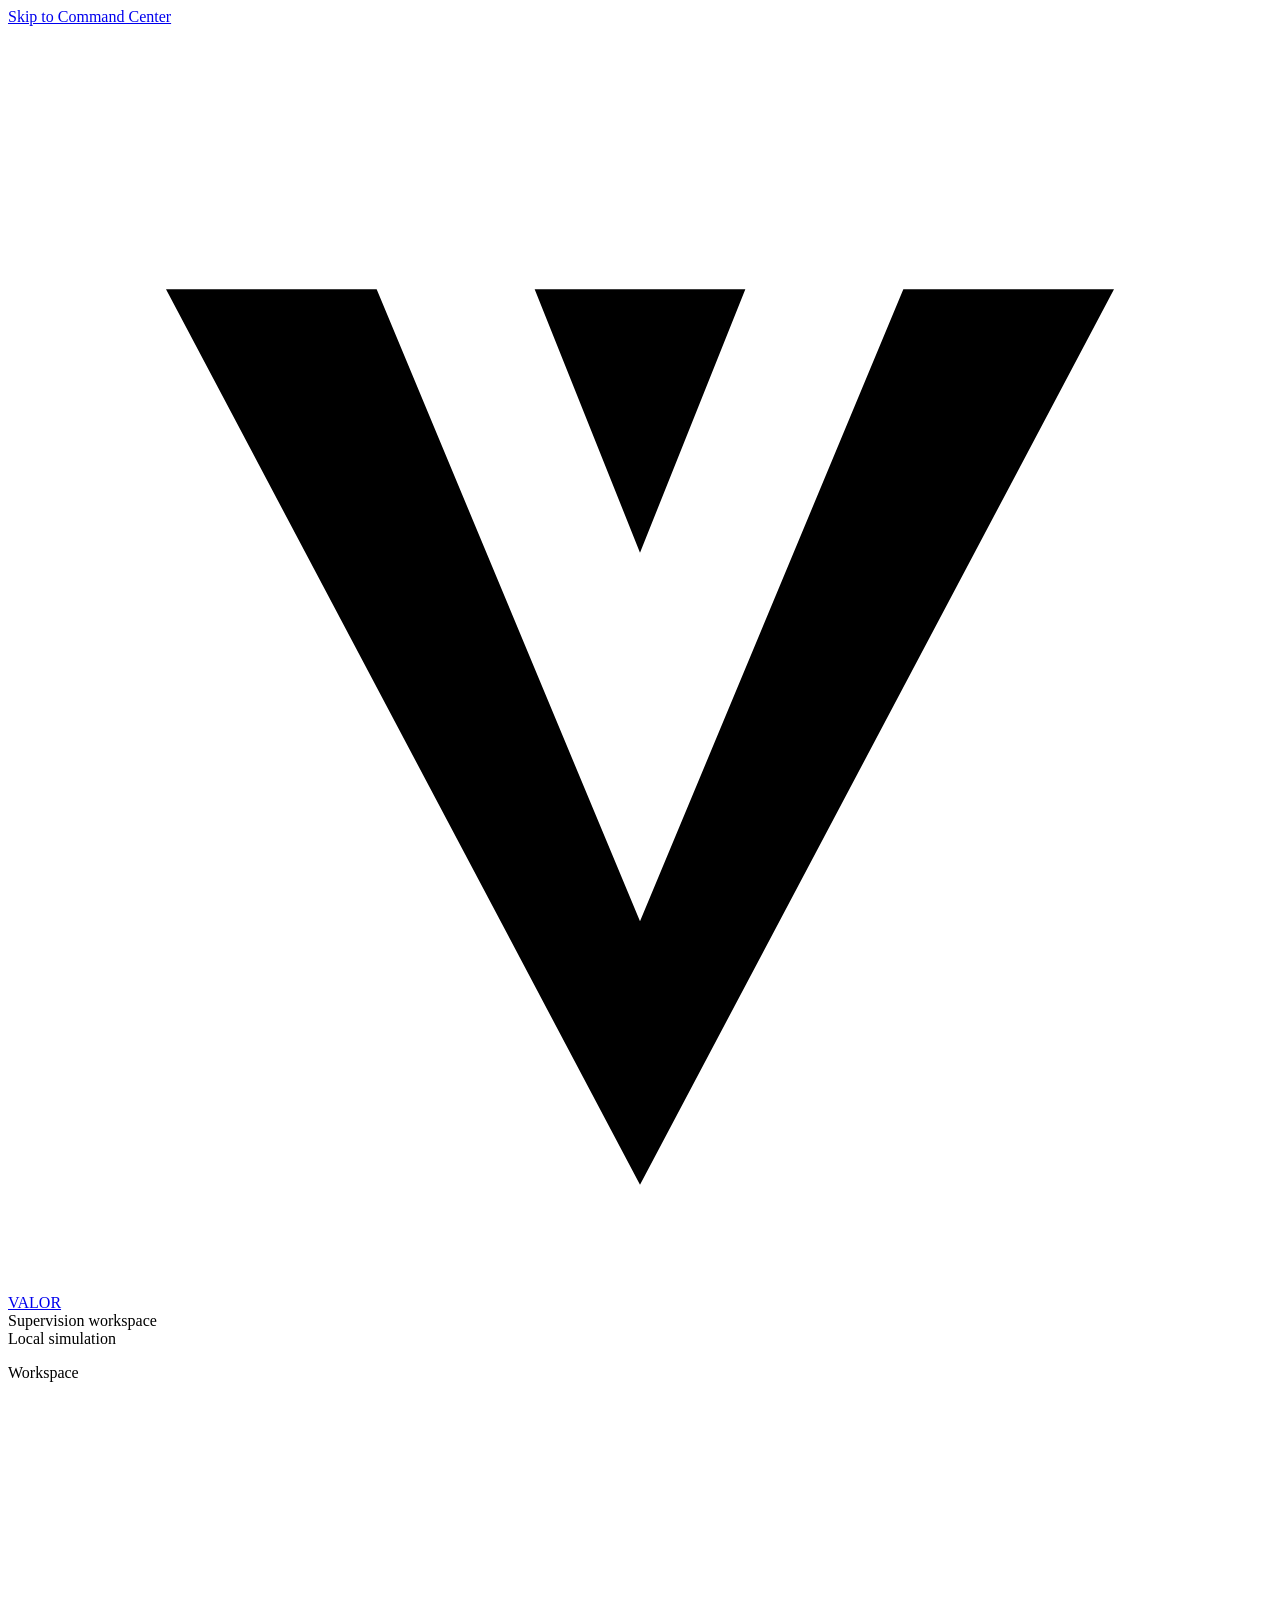
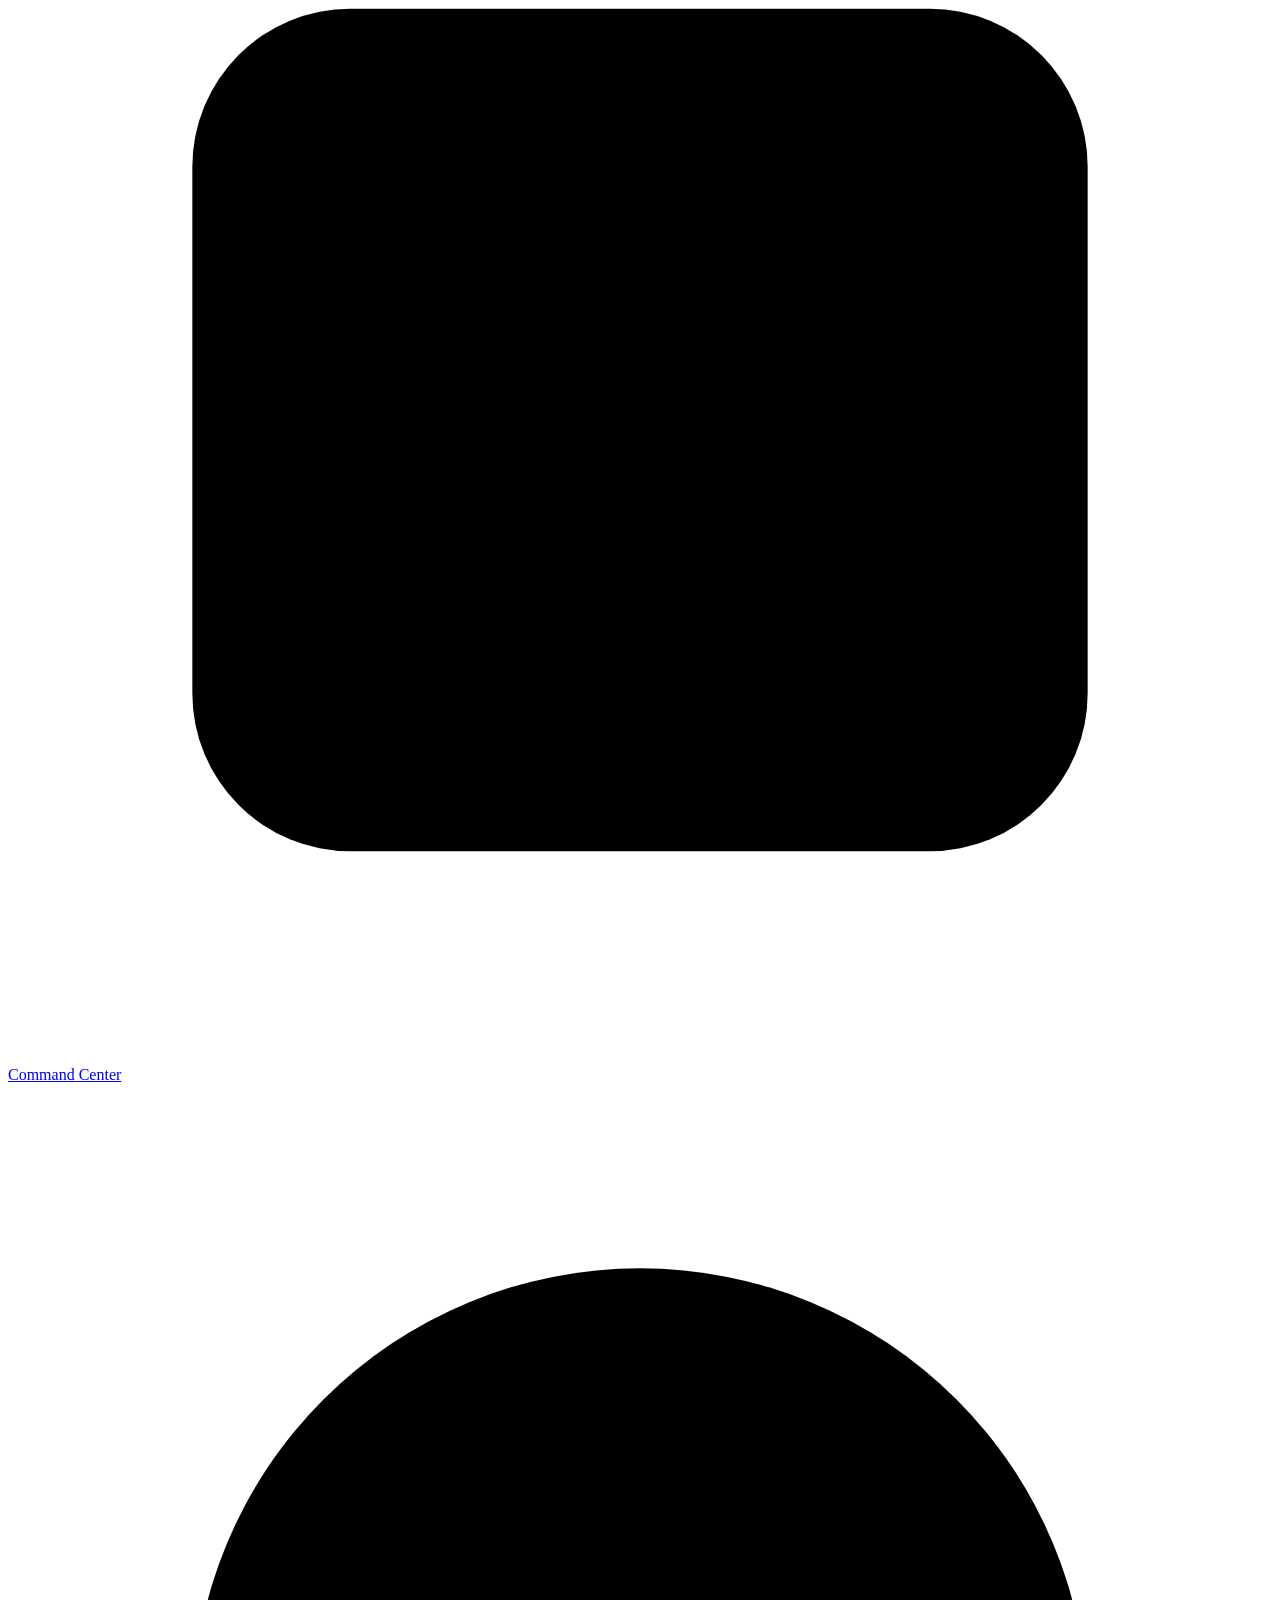
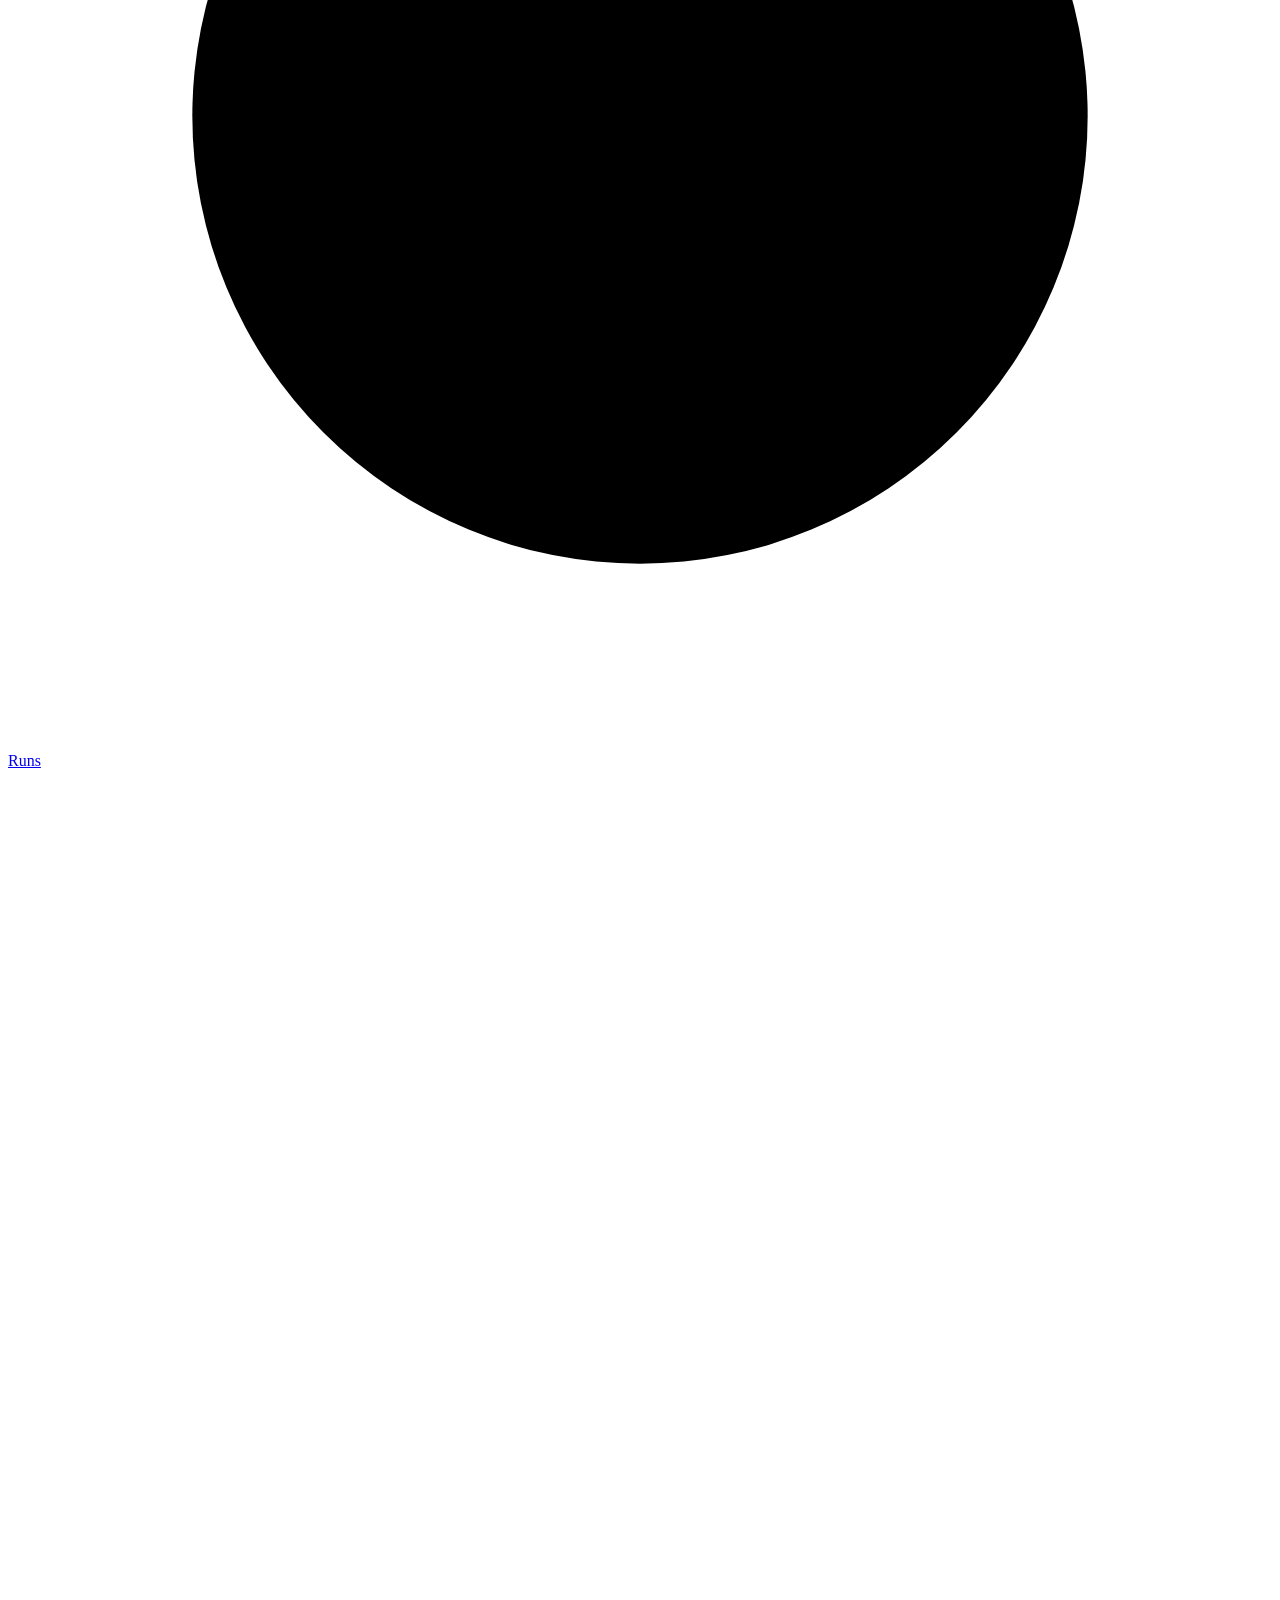
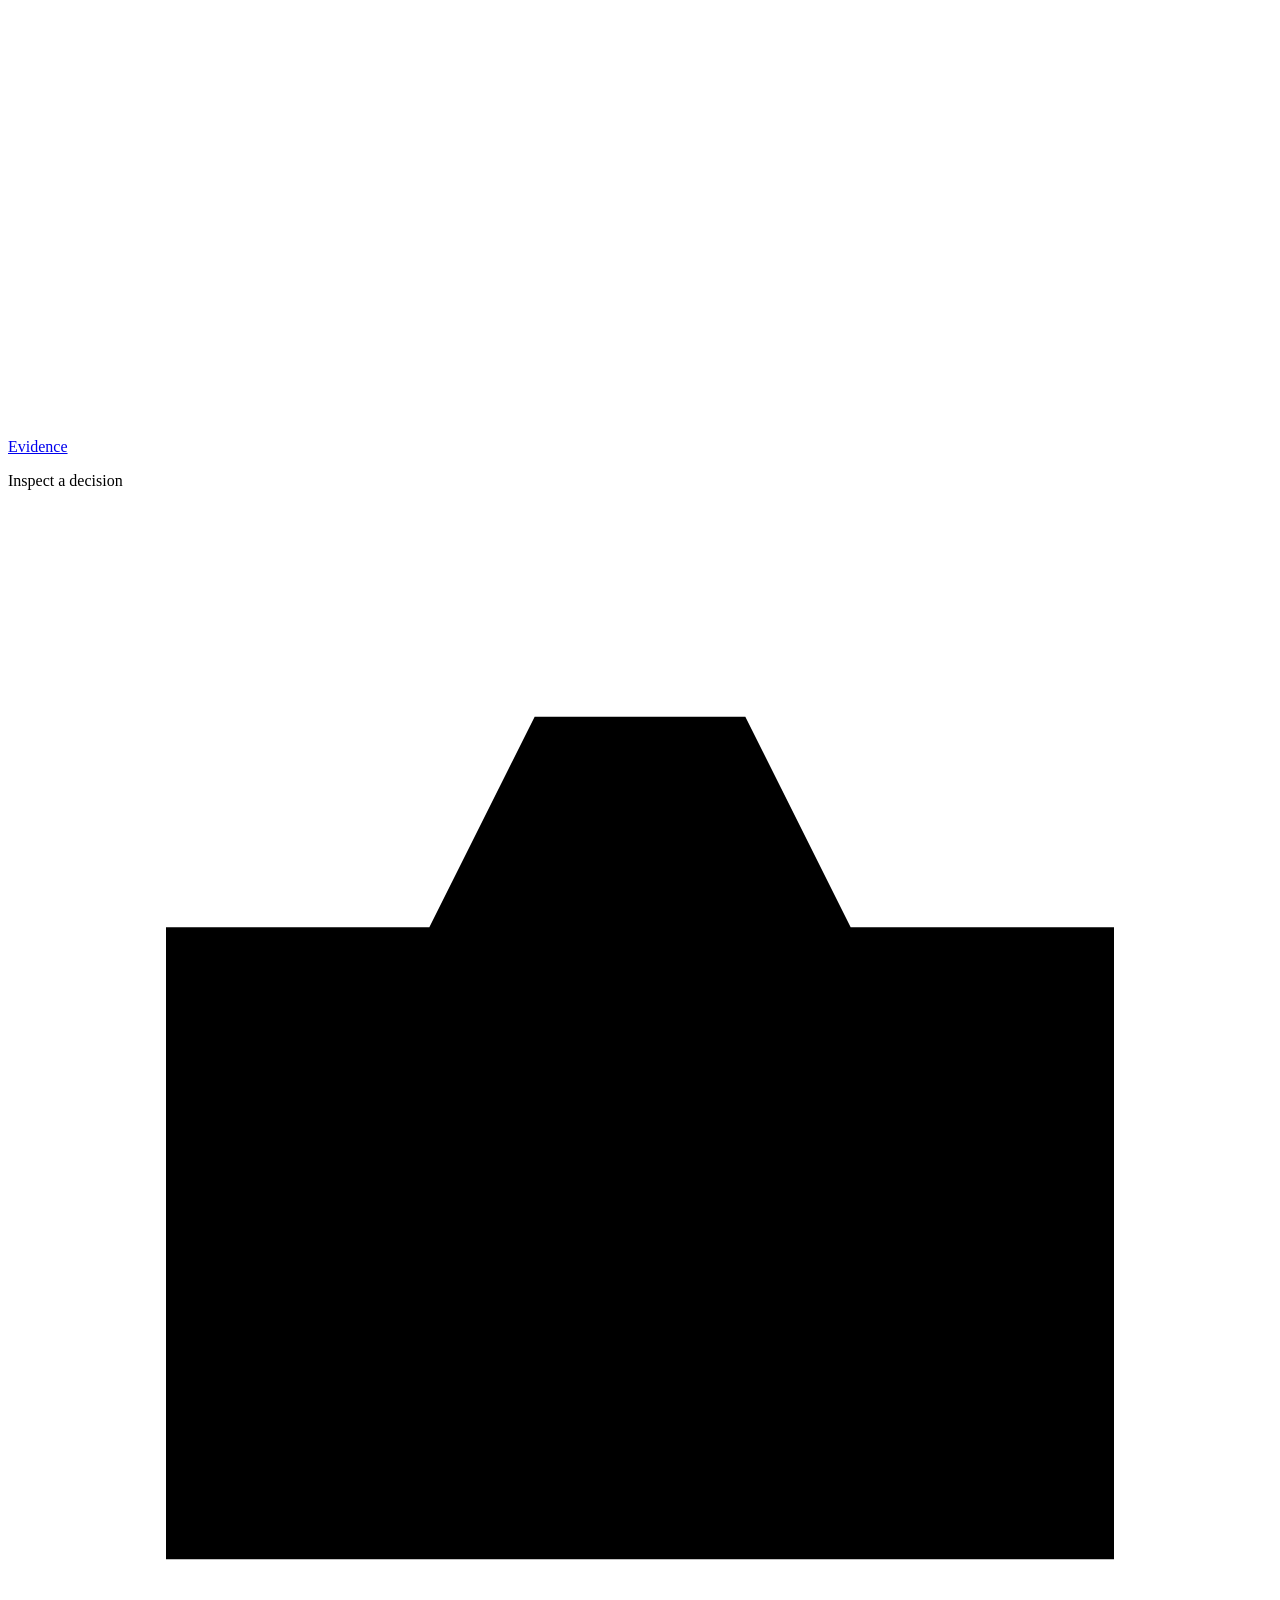
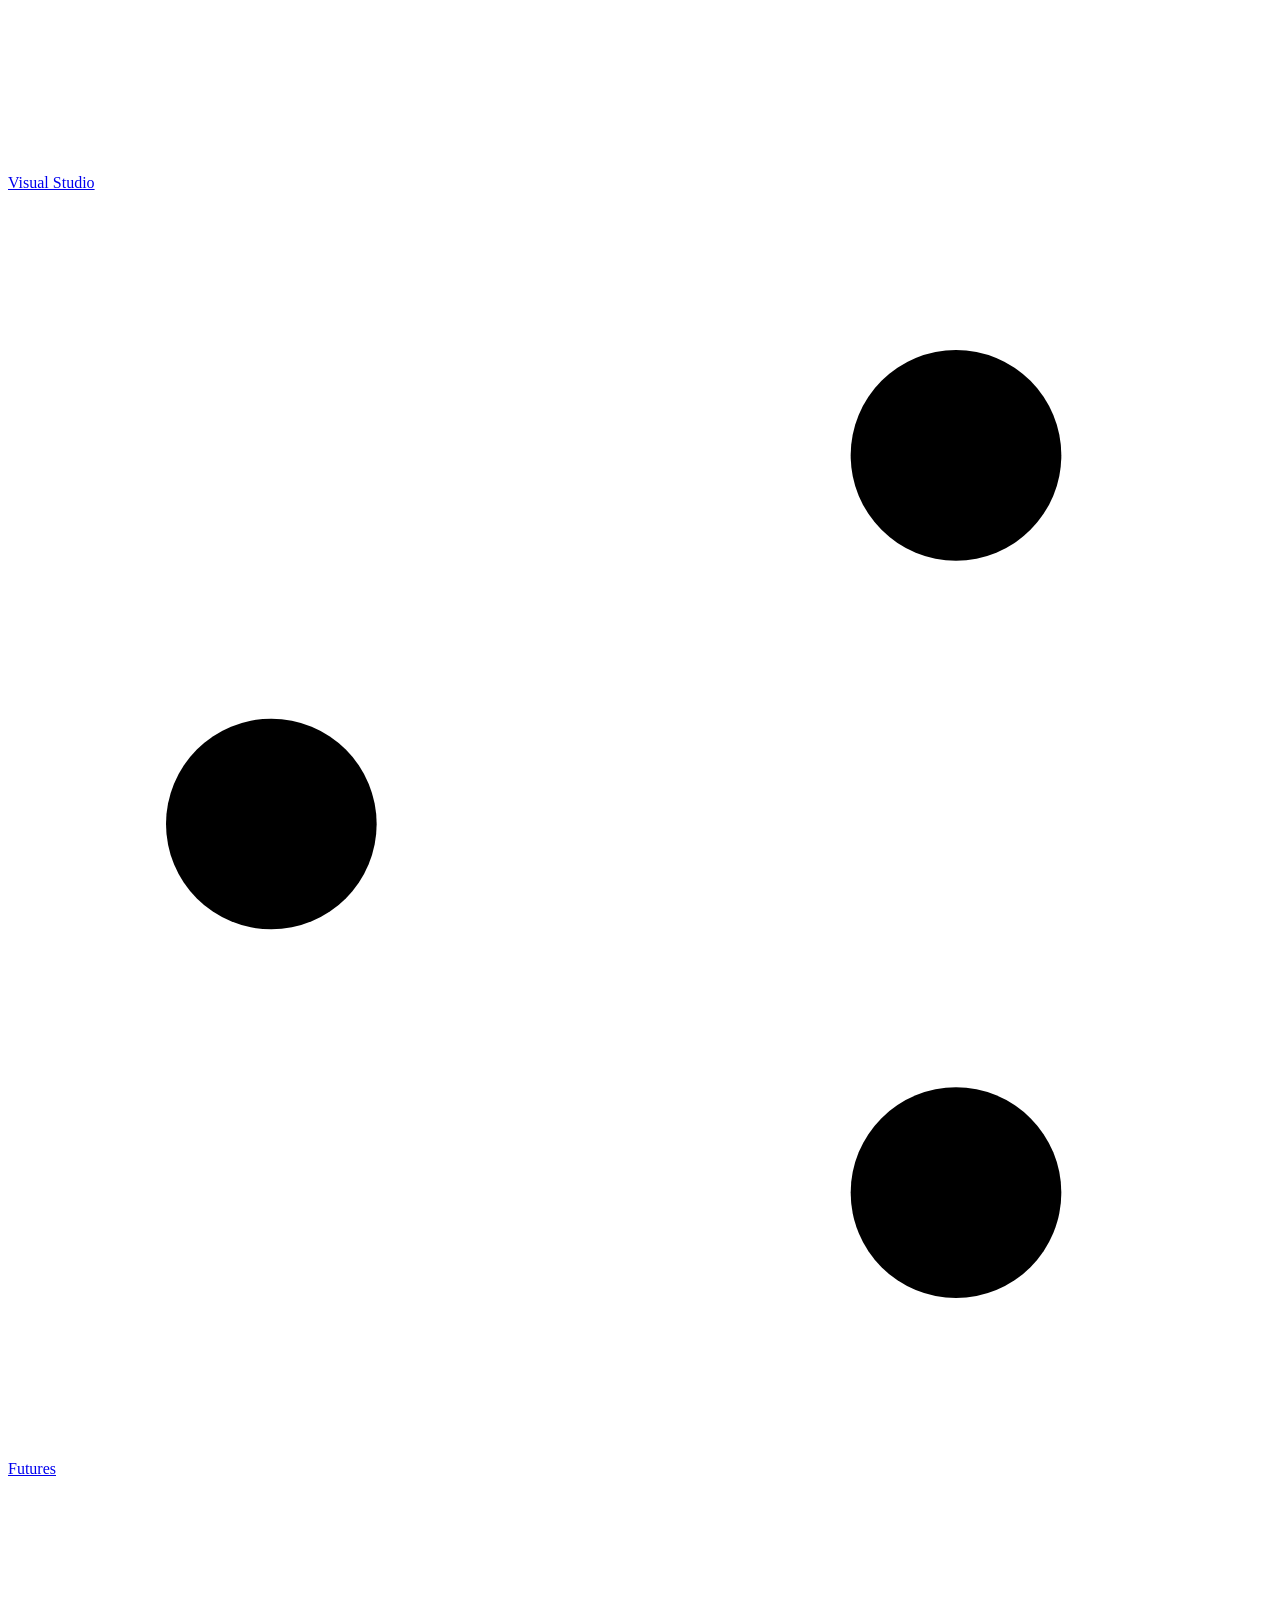
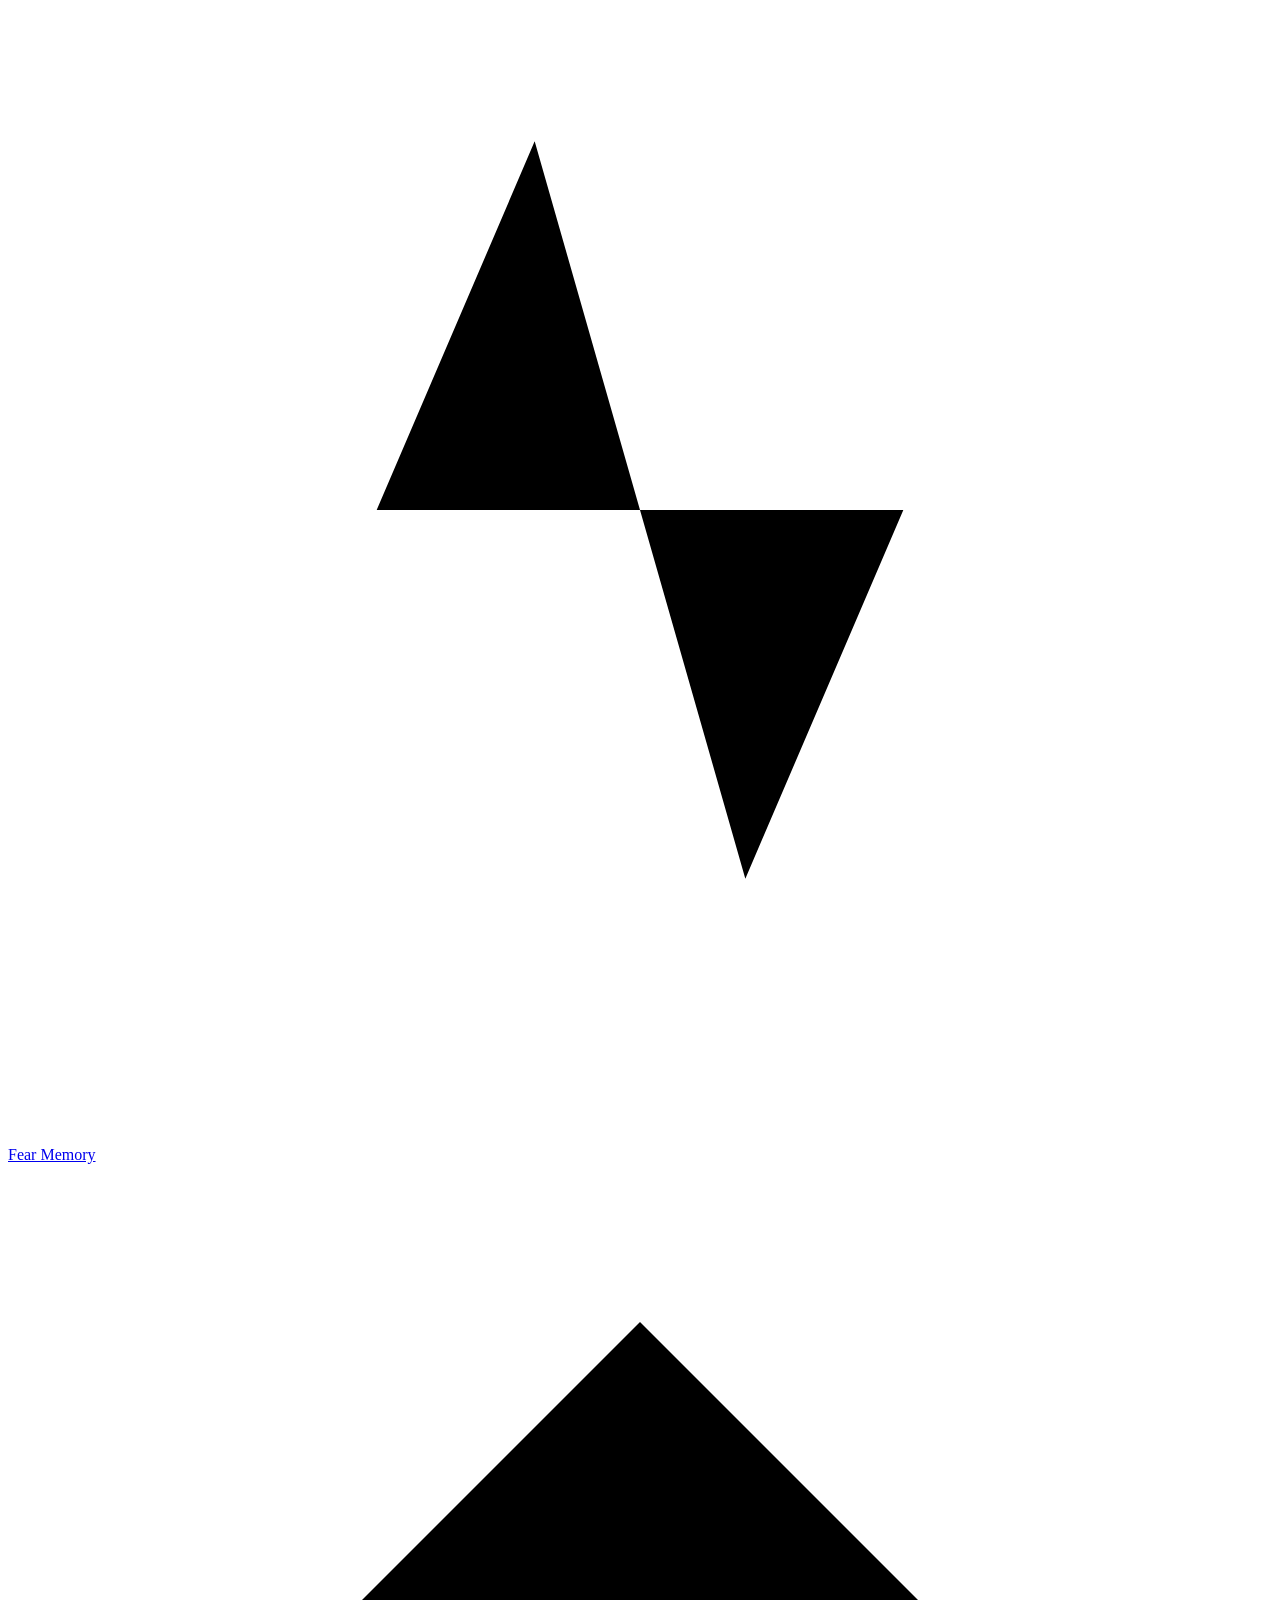
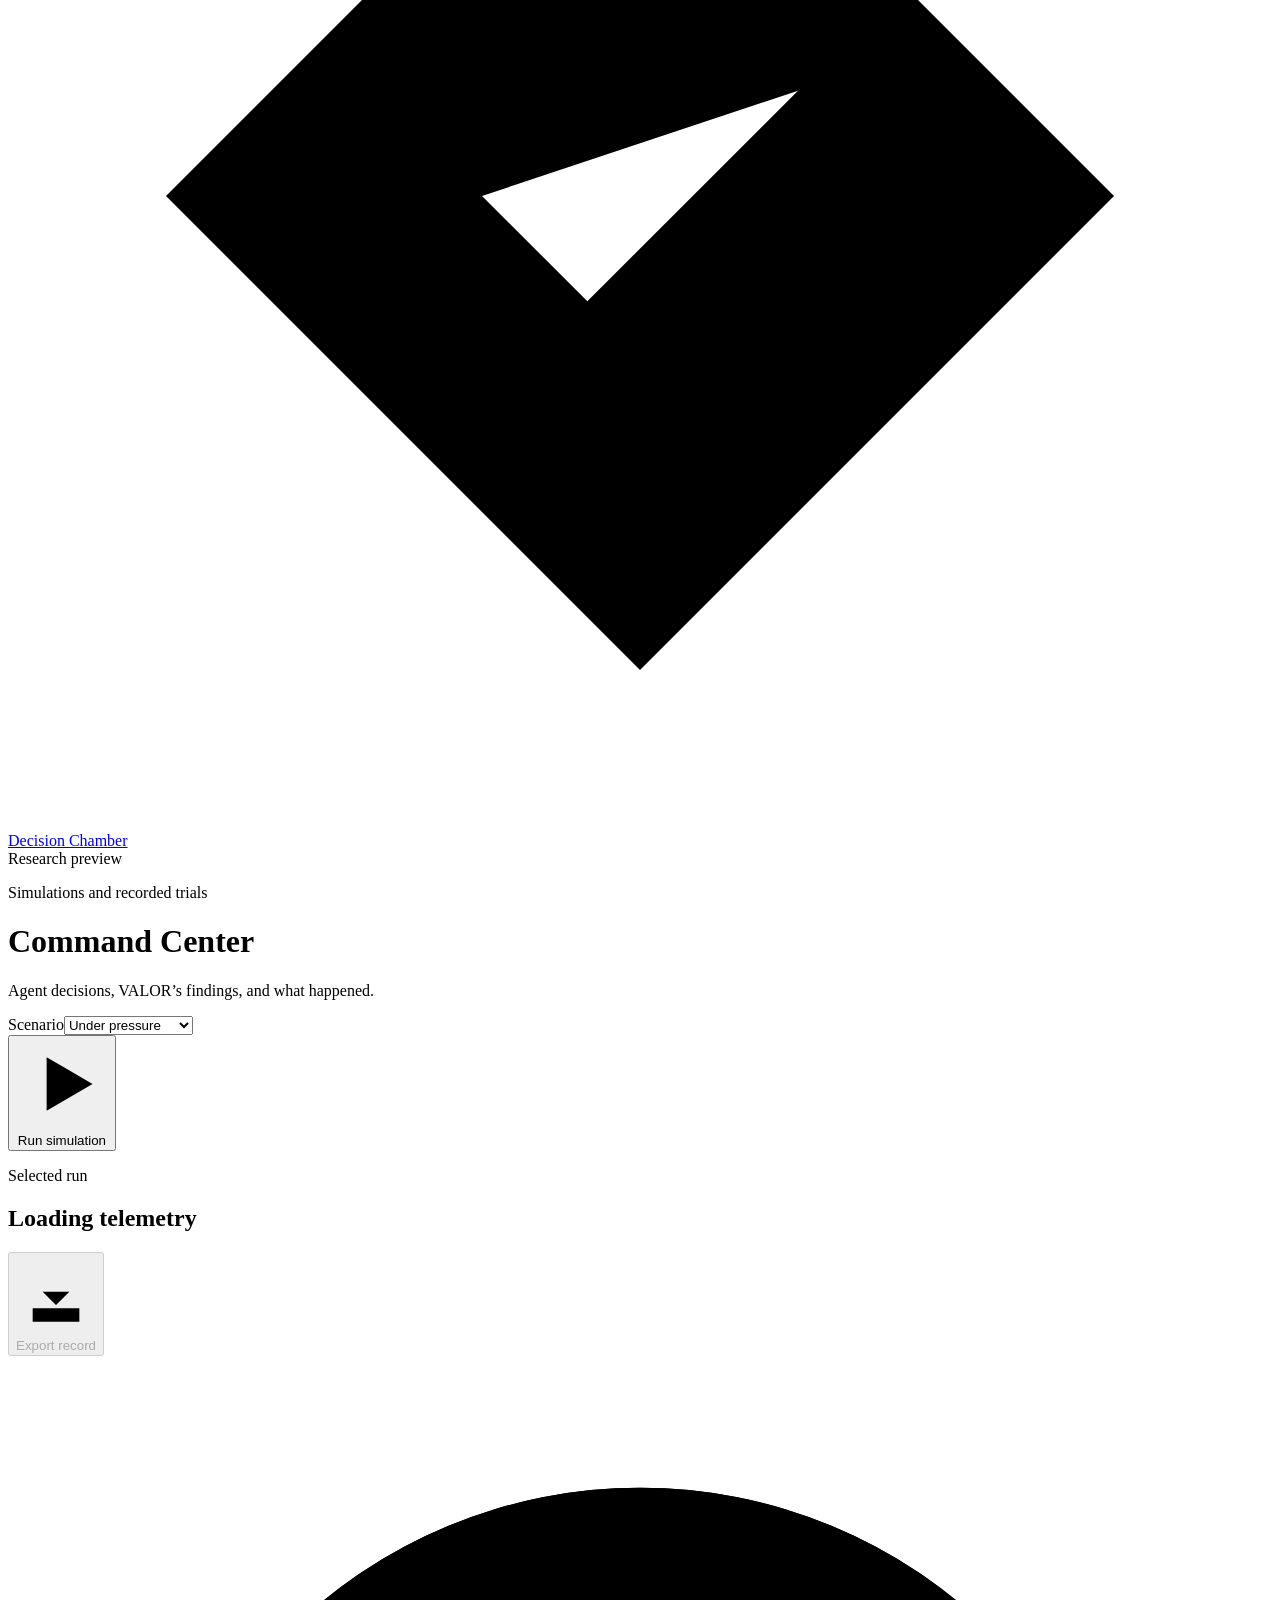
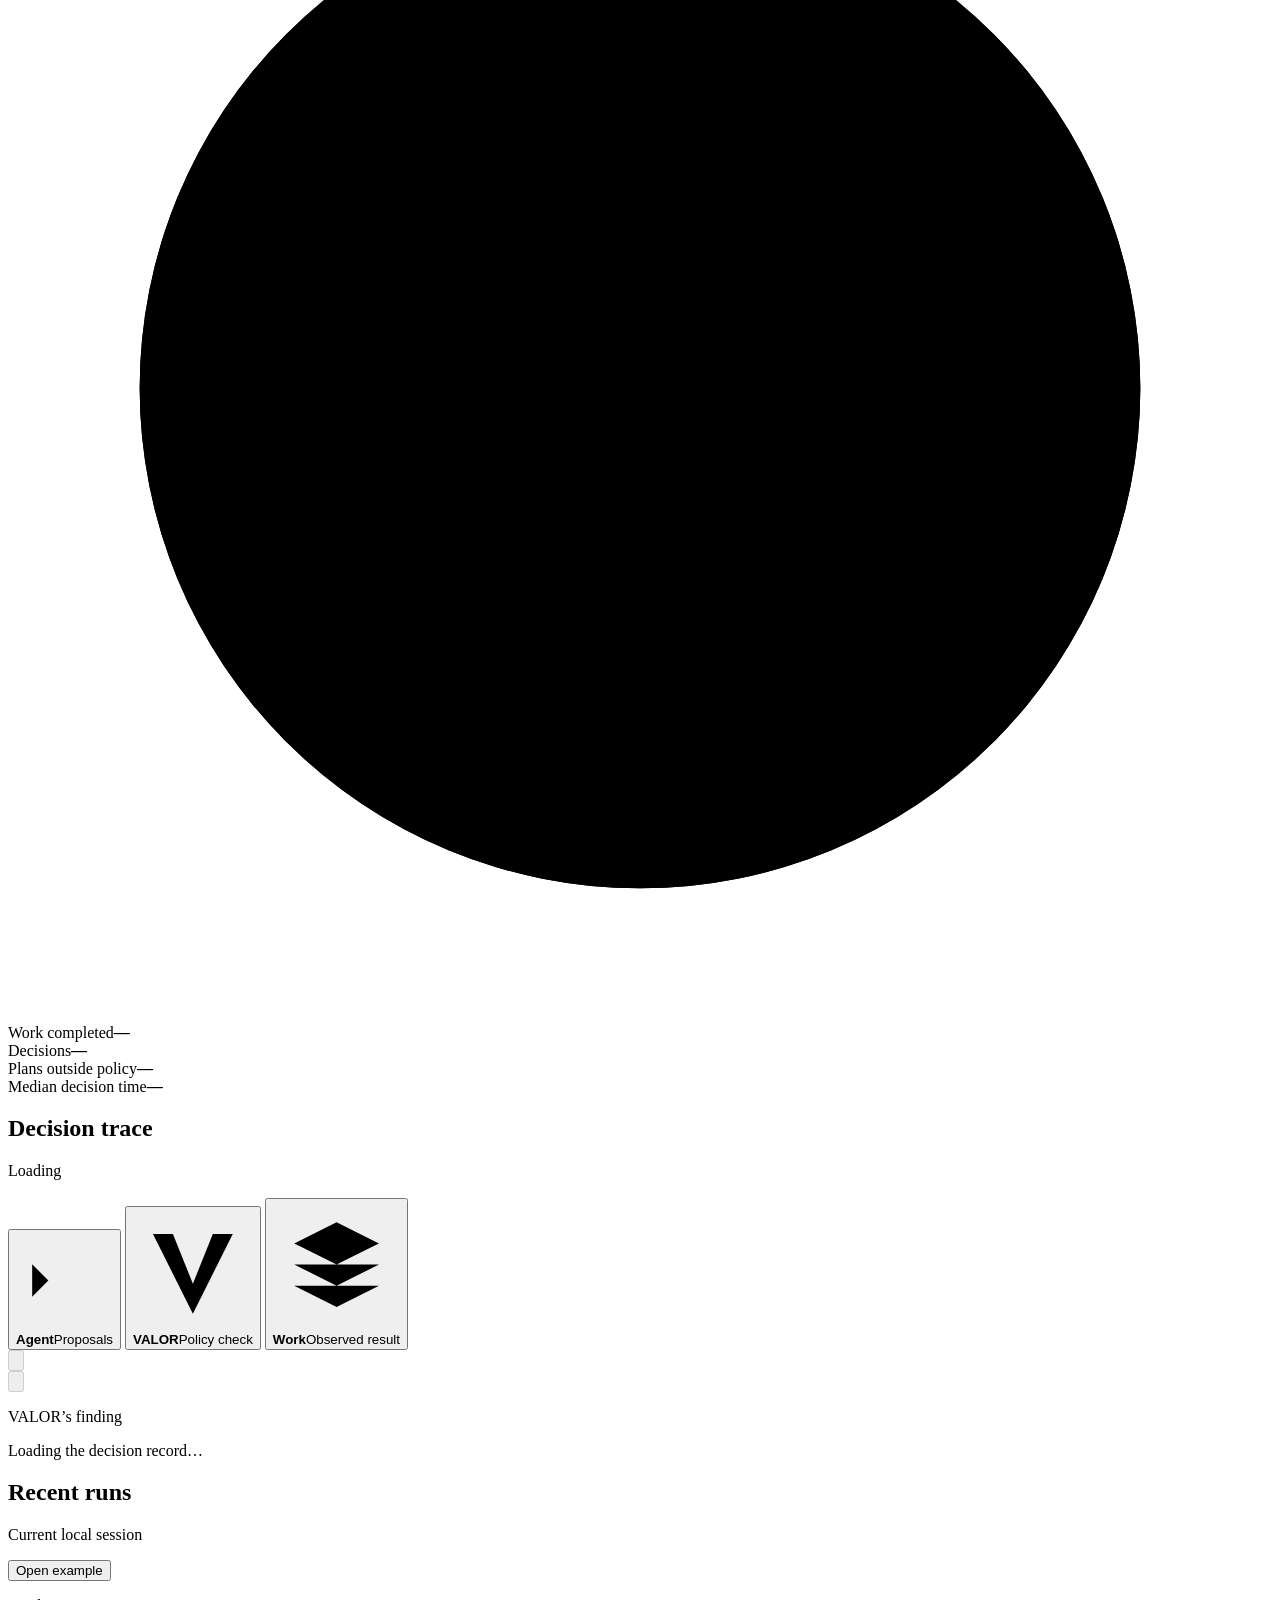
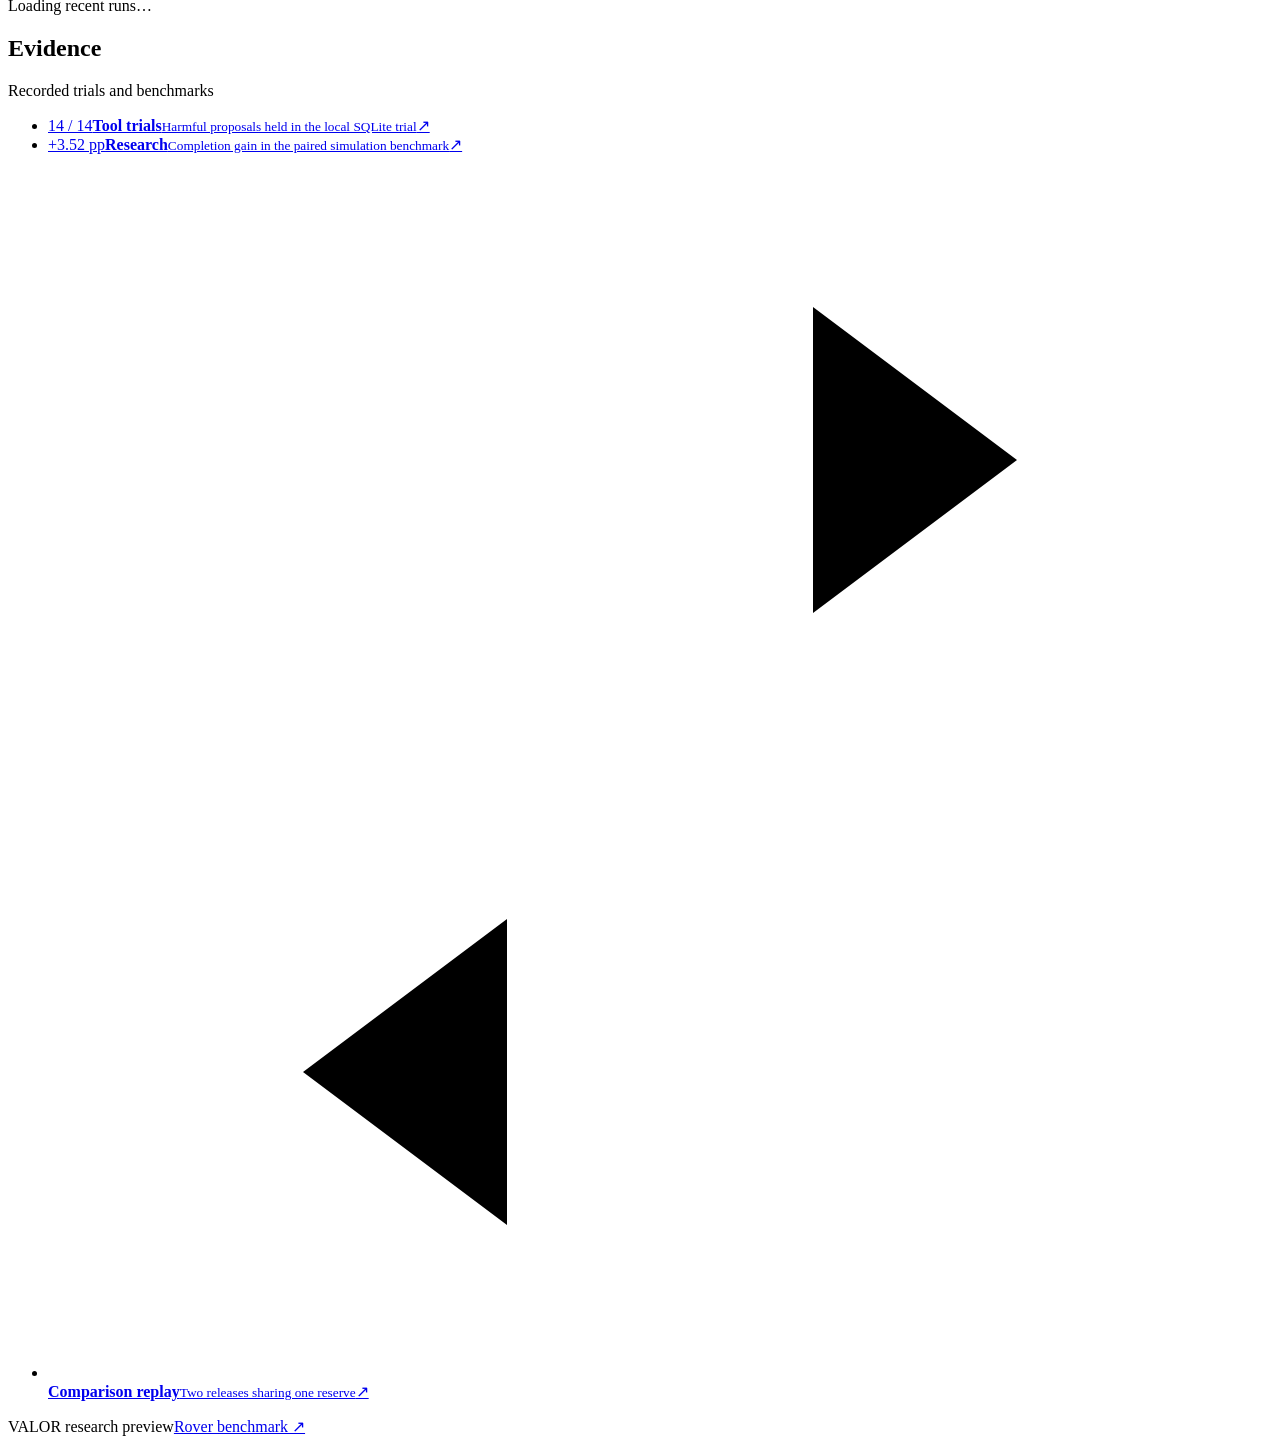
==== src/aace/demo/static/dashboard.html @ 79b4c670 "feat: add VALOR Command Center and local run telemetry" ====
<!doctype html>
<html lang="en">
<head>
  <meta charset="utf-8">
  <meta name="viewport" content="width=device-width, initial-scale=1">
  <meta name="theme-color" content="#101011">
  <meta name="description" content="Inspect VALOR's local simulation decisions, forecasts, and observed outcomes.">
  <title>VALOR · Command Center</title>
  <link rel="stylesheet" href="/dashboard.css">
  <script src="/dashboard.js" defer></script>
</head>
<body>
  <a class="skip-link" href="#overview">Skip to Command Center</a>
  <header class="topbar">
    <a class="brand" href="/" aria-label="VALOR home"><svg viewBox="0 0 24 24" aria-hidden="true"><path d="M3 5h4l5 12 5-12h4L12 22zM10 5l2 5 2-5z"/></svg> VALOR</a>
    <div class="workspace-identity"><span></span> Supervision workspace</div>
    <div class="environment"><i></i> Local simulation</div>
  </header>

  <nav class="sidebar" aria-label="Workspace">
    <p class="nav-caption">Workspace</p>
    <a href="#overview" aria-current="page"><svg viewBox="0 0 24 24" aria-hidden="true"><rect x="3.5" y="4" width="17" height="16" rx="3"/><path d="M8 9h3v3H8zm0 7h8m-2-7h2m-2 3h2"/></svg><span>Command Center</span></a>
    <a href="#runs"><svg viewBox="0 0 24 24" aria-hidden="true"><circle cx="12" cy="12" r="8.5"/><path d="M12 8v4l3 2"/></svg><span>Runs</span></a>
    <a href="#evidence"><svg viewBox="0 0 24 24" aria-hidden="true"><path d="M5 18h14M7 14v-3m5 3V6m5 8V9"/></svg><span>Evidence</span></a>
    <div class="sidebar-group">
      <p class="nav-caption">Inspect a decision</p>
      <a id="studio-link" href="/studio"><svg viewBox="0 0 24 24" aria-hidden="true"><path d="M3 8h18v12H3zM8 8l2-4h4l2 4"/><circle cx="12" cy="14" r="2.5"/></svg><span>Visual Studio</span></a>
      <a id="futures-link" href="/studio?view=futures"><svg viewBox="0 0 24 24" aria-hidden="true"><path d="M5 12h6m0 0 6-6m-6 6 6 6"/><circle cx="5" cy="12" r="2"/><circle cx="18" cy="5" r="2"/><circle cx="18" cy="19" r="2"/></svg><span>Futures</span></a>
      <a id="memory-link" href="/studio?view=memory"><svg viewBox="0 0 24 24" aria-hidden="true"><path d="M3 12h4l3-7 4 14 3-7h4"/></svg><span>Fear Memory</span></a>
      <a id="chamber-link" href="/studio?view=chamber"><svg viewBox="0 0 24 24" aria-hidden="true"><path d="m12 3 9 9-9 9-9-9 9-9Zm-3 9 2 2 4-4"/></svg><span>Decision Chamber</span></a>
    </div>
    <div class="sidebar-note"><span>Research preview</span><p>Simulations and recorded trials</p></div>
  </nav>

  <main id="overview" tabindex="-1">
    <div class="page-heading">
      <div><h1>Command Center</h1><p>Agent decisions, VALOR’s findings, and what happened.</p></div>
      <form id="run-form" class="run-form">
        <div class="scenario-field"><label for="scenario-select">Scenario</label><select id="scenario-select" name="scenario">
          <option value="hazard">Under pressure</option>
          <option value="benign">Everyday work</option>
          <option value="degraded">After damage</option>
          <option value="low_reserve">Low reserves</option>
          <option value="deadline">Almost out of time</option>
        </select></div>
        <button type="submit" id="run-submit" class="primary-button"><svg viewBox="0 0 24 24" aria-hidden="true"><path d="m8 5 12 7-12 7z"/></svg> Run simulation</button>
      </form>
    </div>
    <p id="dashboard-status" class="dashboard-status" role="status" aria-live="polite"></p>
    <noscript><p>Enable JavaScript to run a simulation and inspect its decisions.</p></noscript>

    <section class="run-overview" aria-labelledby="run-title">
      <div class="run-header">
        <div><span class="run-label" id="run-source">Selected run</span><h2 id="run-title">Loading telemetry</h2><p id="run-reference"></p></div>
        <button class="quiet-button" id="export-run" type="button" disabled><svg viewBox="0 0 24 24" aria-hidden="true"><path d="M12 4v11m-4-4 4 4 4-4M5 16v4h14v-4"/></svg><span>Export record</span></button>
      </div>
      <div class="metrics" aria-label="Selected run summary">
        <div class="metric metric-work">
          <svg class="work-dial" viewBox="0 0 48 48" aria-hidden="true"><circle cx="24" cy="24" r="19" class="ring-track"/><circle cx="24" cy="24" r="19" class="ring-fill" pathLength="100" stroke-dasharray="0 100" id="work-ring"/></svg>
          <div><span>Work completed</span><strong id="metric-work">—</strong></div>
        </div>
        <div class="metric"><span>Decisions</span><strong id="metric-decisions">—</strong></div>
        <div class="metric"><span>Plans outside policy</span><strong id="metric-excluded">—</strong></div>
        <div class="metric"><span>Median decision time</span><strong id="metric-latency">—</strong></div>
      </div>
    </section>

    <section id="trace" class="trace-workspace" aria-label="Decision trace">
      <div class="route-visual">
        <div class="route-heading"><h2>Decision trace</h2><span id="trace-position">Loading</span></div>
        <div class="route-scene">
          <img src="/supervision-cell.webp" alt="" class="route-art" decoding="async" aria-hidden="true">
          <div class="route-nodes" role="group" aria-label="Trace stage">
            <button type="button" data-trace="proposal" aria-pressed="false"><span class="stage-icon"><svg viewBox="0 0 24 24" aria-hidden="true"><path d="M4 8l4 4-4 4m7 0h7"/></svg></span><span class="node-copy"><b>Agent</b><span id="agent-preview">Proposals</span></span></button>
            <button type="button" data-trace="policy" aria-pressed="true"><span class="stage-icon"><svg viewBox="0 0 24 24" aria-hidden="true"><path d="M4 5h4l4 10 4-10h4l-8 16z"/></svg></span><span class="node-copy"><b>VALOR</b><span id="valor-preview">Policy check</span></span></button>
            <button type="button" data-trace="outcome" aria-pressed="false"><span class="stage-icon"><svg viewBox="0 0 24 24" aria-hidden="true"><path d="m4 8 8-4 8 4-8 4-8-4Zm0 4 8 4 8-4m-16 4 8 4 8-4"/></svg></span><span class="node-copy"><b>Work</b><span id="work-preview">Observed result</span></span></button>
          </div>
        </div>
        <div class="trace-transport" aria-label="Browse recorded decisions">
          <button id="trace-prev" type="button" class="transport-button" aria-label="Previous decision" disabled><svg viewBox="0 0 24 24" aria-hidden="true"><path d="m14 6-6 6 6 6"/></svg></button>
          <div id="decision-strip" class="decision-strip" role="group" aria-label="Recorded decisions"></div>
          <button id="trace-next" type="button" class="transport-button" aria-label="Next decision" disabled><svg viewBox="0 0 24 24" aria-hidden="true"><path d="m10 6 6 6-6 6"/></svg></button>
        </div>
      </div>
      <div class="trace-inspector">
        <p class="trace-source" id="trace-source">VALOR’s finding</p>
        <div id="trace-content" class="trace-content" aria-live="polite"><p class="dashboard-empty">Loading the decision record…</p></div>
      </div>
    </section>

    <div class="dashboard-library">
      <section id="runs" class="library-panel" aria-labelledby="runs-title">
        <div class="library-heading"><div><h2 id="runs-title">Recent runs</h2><p>Current local session</p></div><button type="button" id="example-run" class="quiet-button">Open example</button></div>
        <div id="recent-runs" class="recent-runs"><p class="dashboard-empty">Loading recent runs…</p></div>
      </section>
      <section id="evidence" class="library-panel" aria-labelledby="evidence-title">
        <div class="library-heading"><div><h2 id="evidence-title">Evidence</h2><p>Recorded trials and benchmarks</p></div></div>
        <ul class="evidence-list">
          <li><a href="/studio?view=execution"><span class="evidence-value">14 / 14</span><span><strong>Tool trials</strong><small>Harmful proposals held in the local SQLite trial</small></span><span aria-hidden="true">↗</span></a></li>
          <li><a href="/studio?view=research"><span class="evidence-value">+3.52 pp</span><span><strong>Research</strong><small>Completion gain in the paired simulation benchmark</small></span><span aria-hidden="true">↗</span></a></li>
          <li><a href="/reserve"><span class="evidence-icon"><svg viewBox="0 0 24 24" aria-hidden="true"><path d="M7 6h12m-4-3 4 3-4 3M17 18H5m4-3-4 3 4 3"/></svg></span><span><strong>Comparison replay</strong><small>Two releases sharing one reserve</small></span><span aria-hidden="true">↗</span></a></li>
        </ul>
      </section>
    </div>
    <footer><span>VALOR research preview</span><a href="/rover">Rover benchmark ↗</a></footer>
  </main>
</body>
</html>
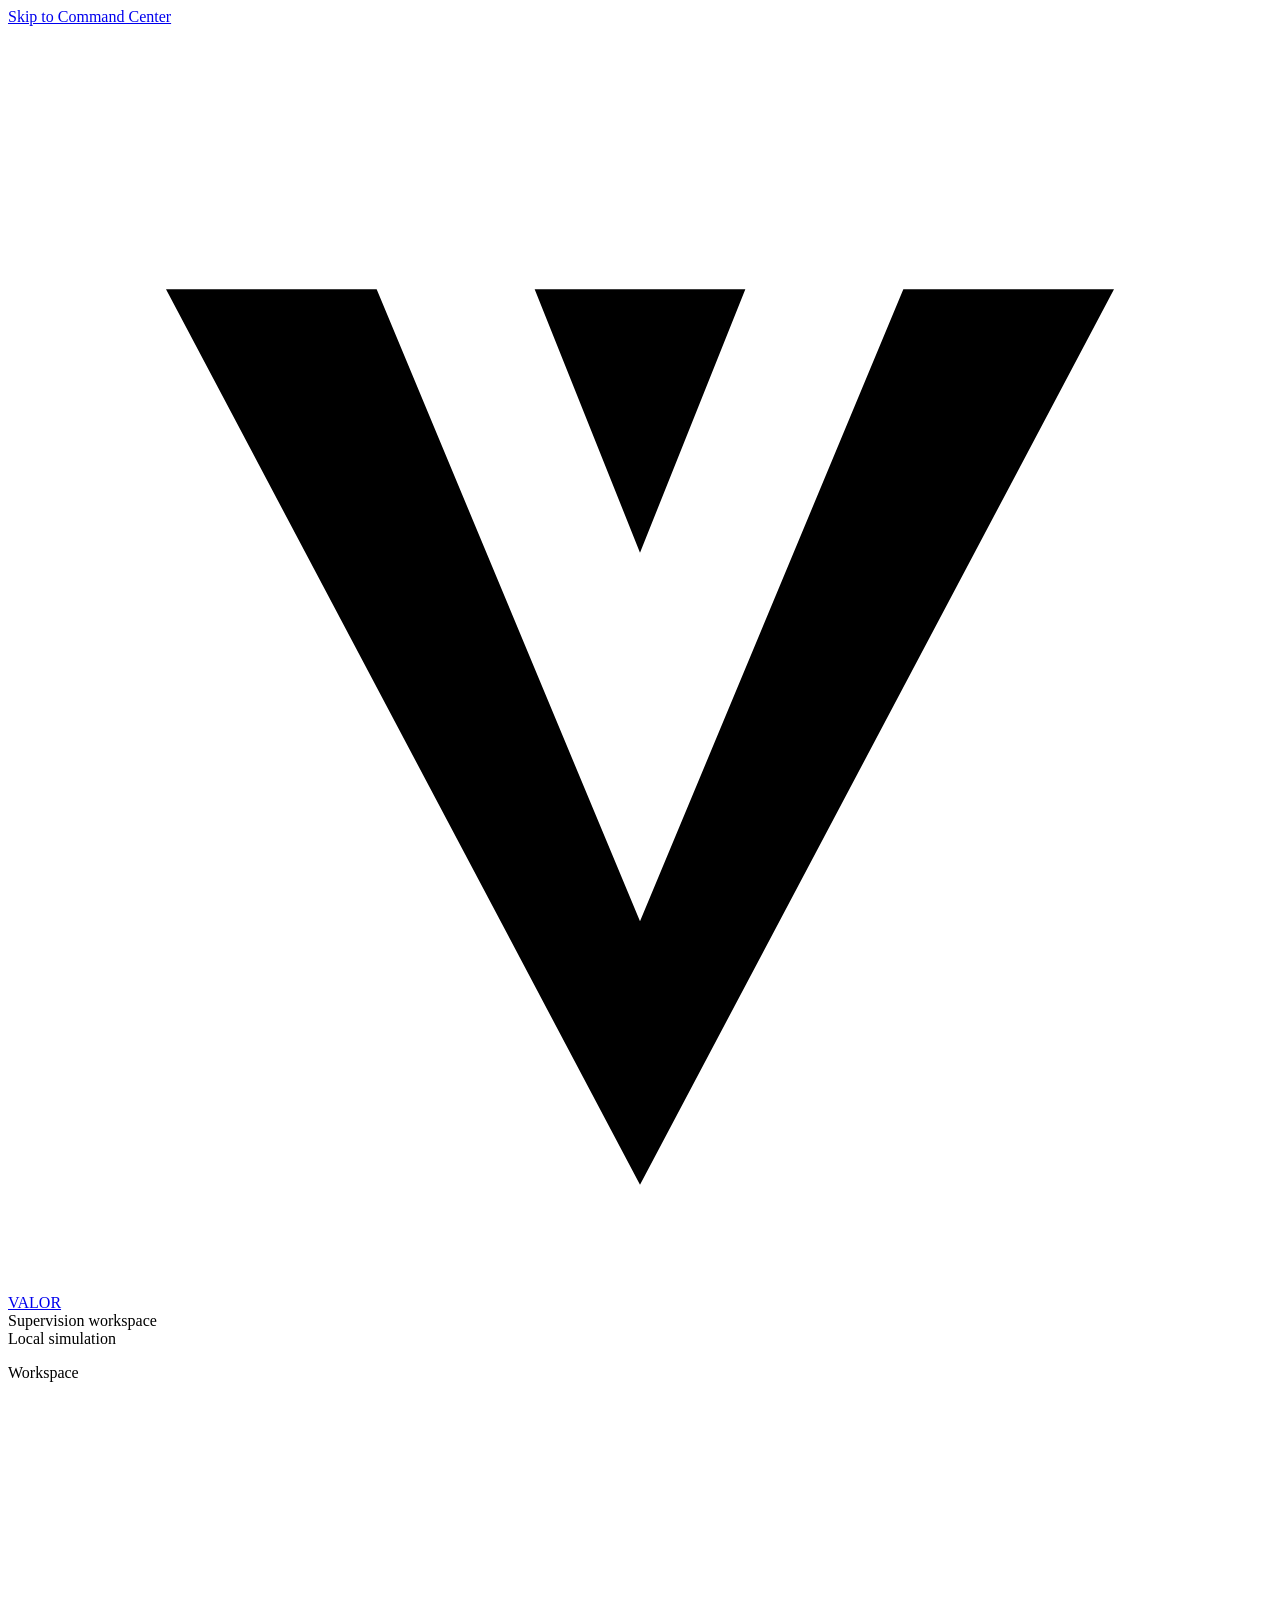
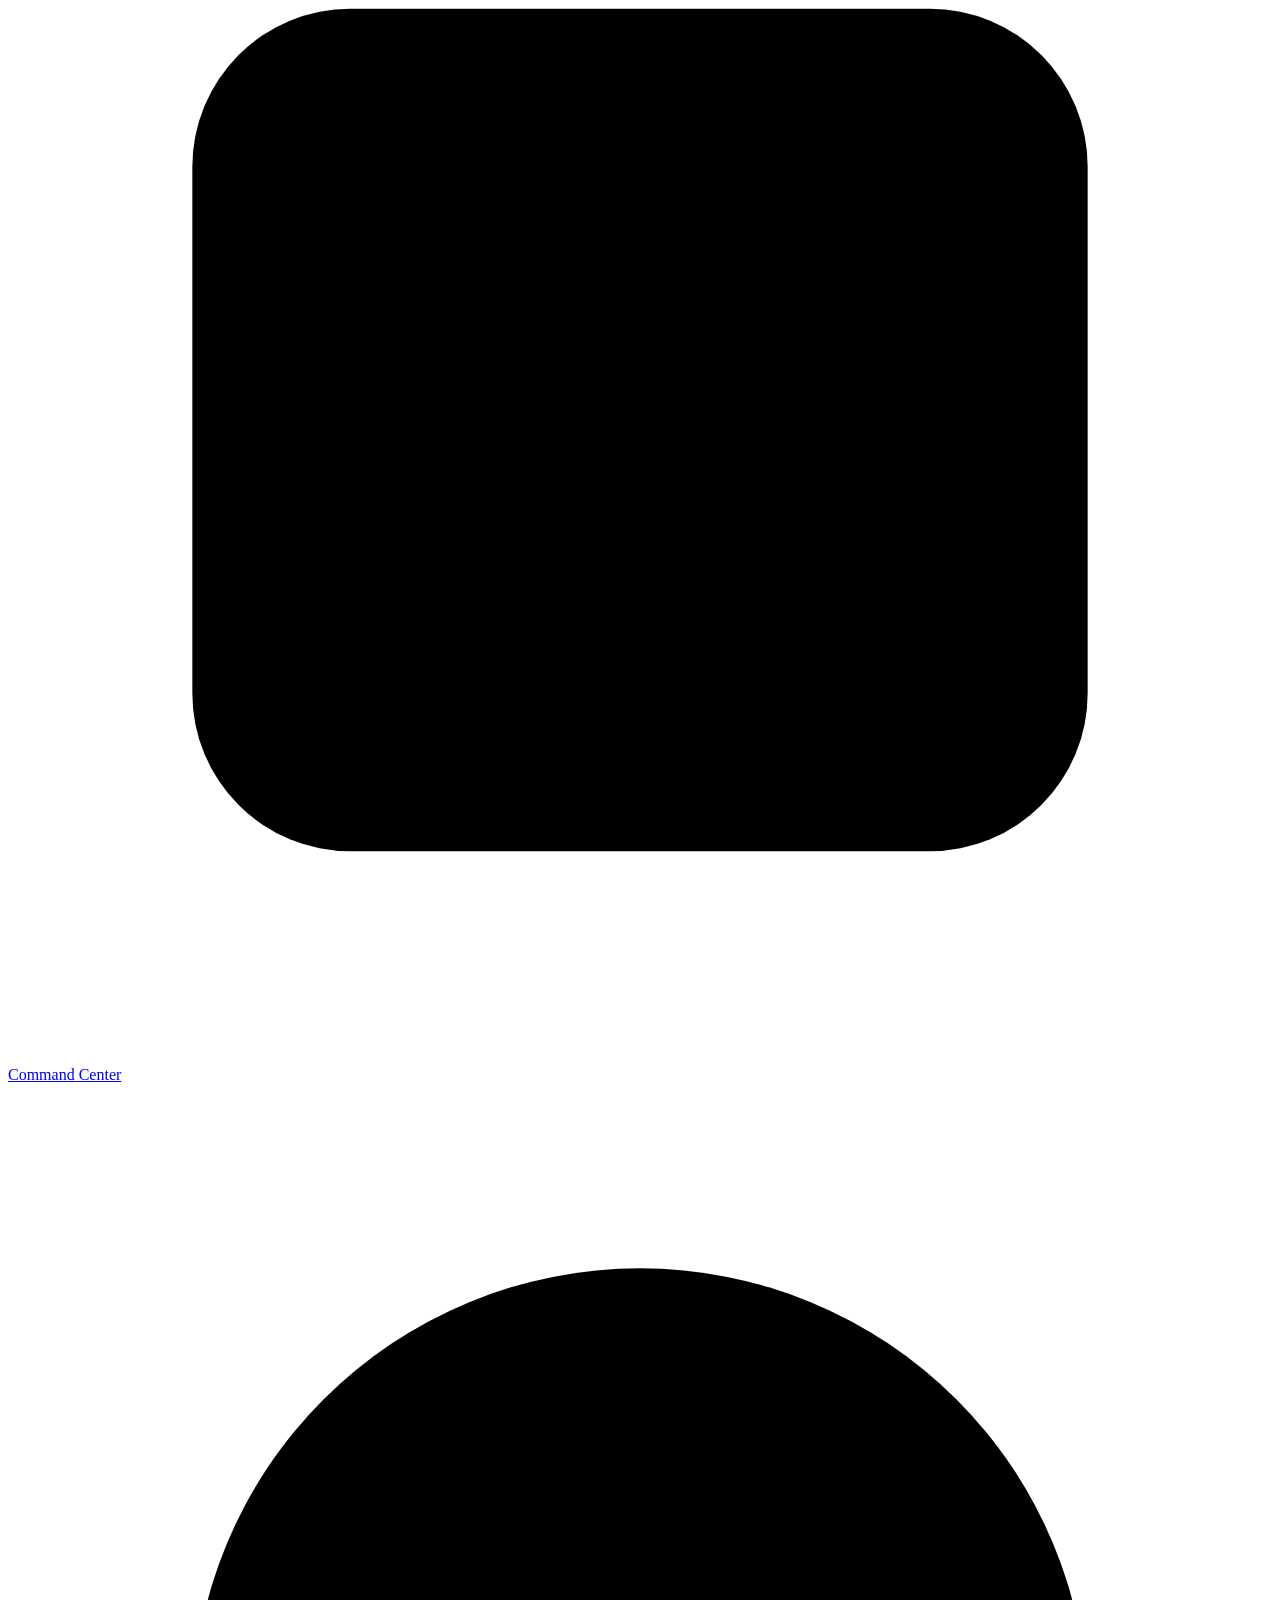
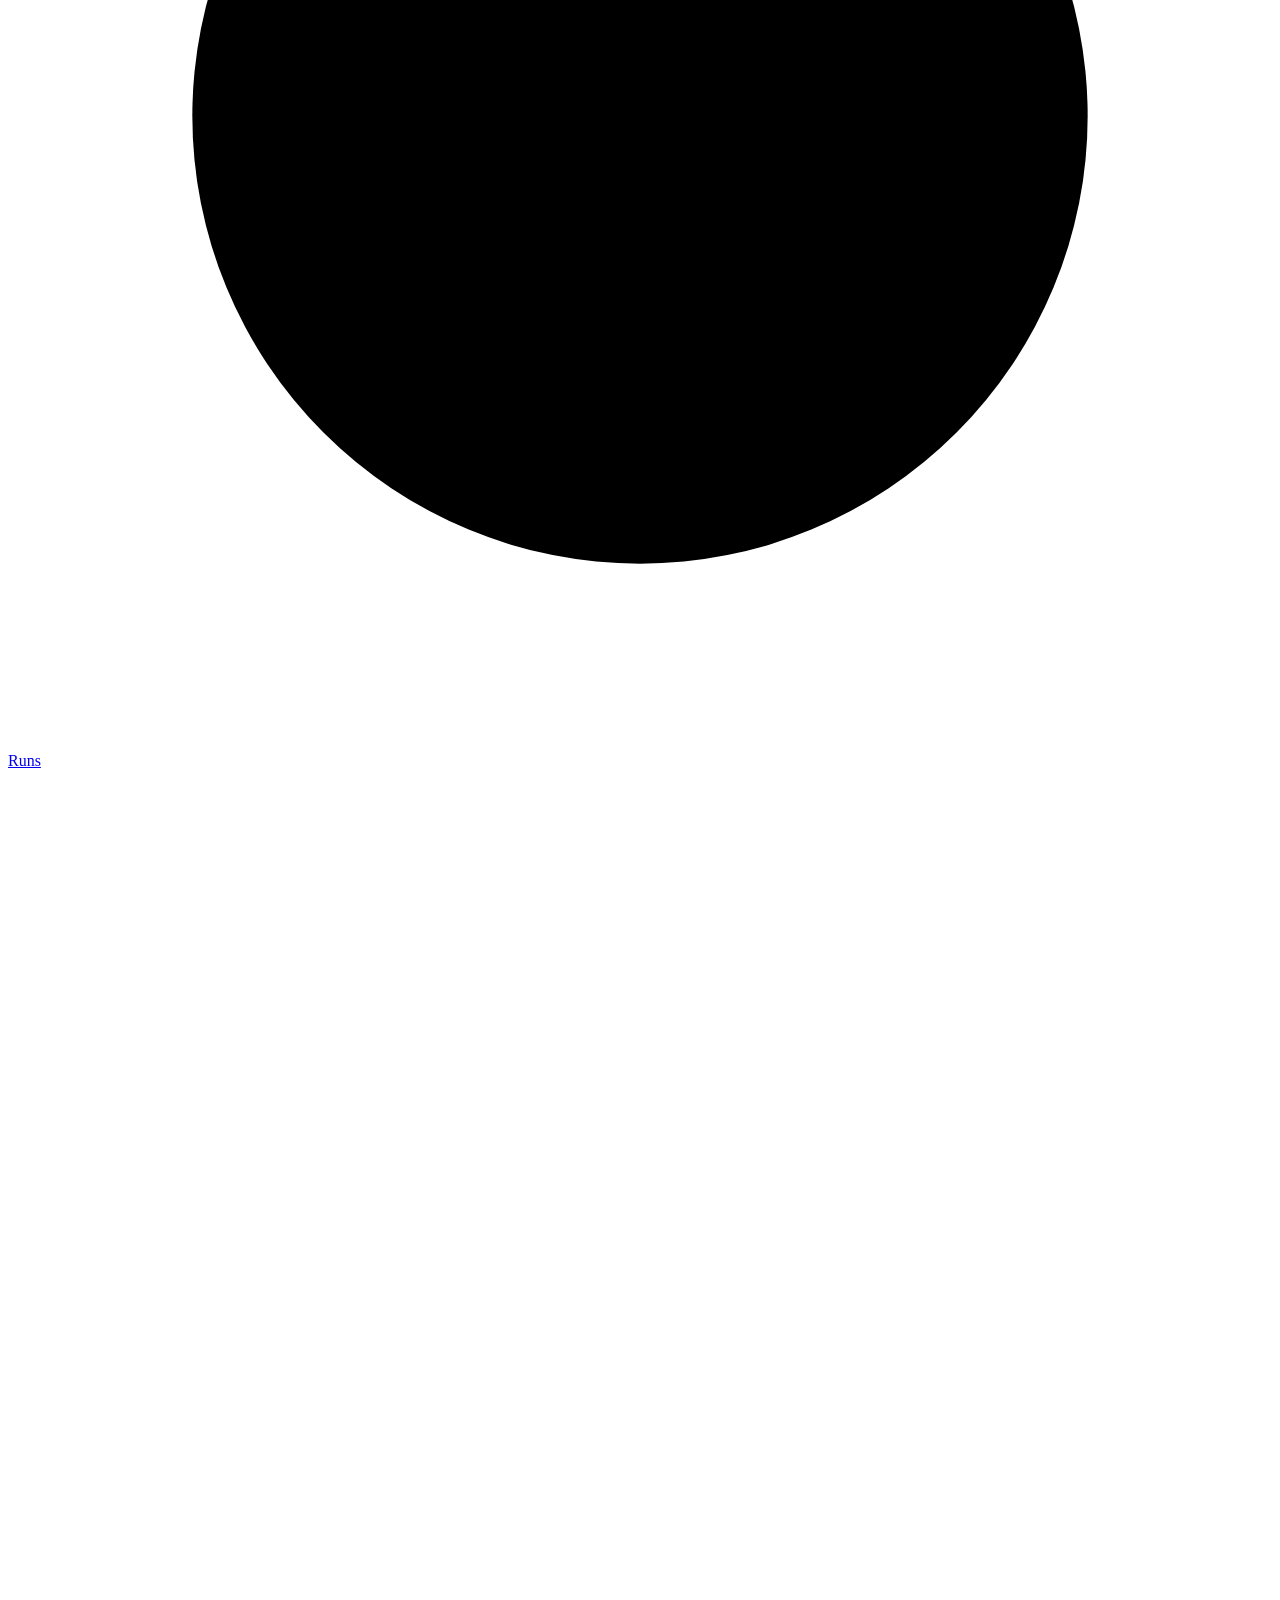
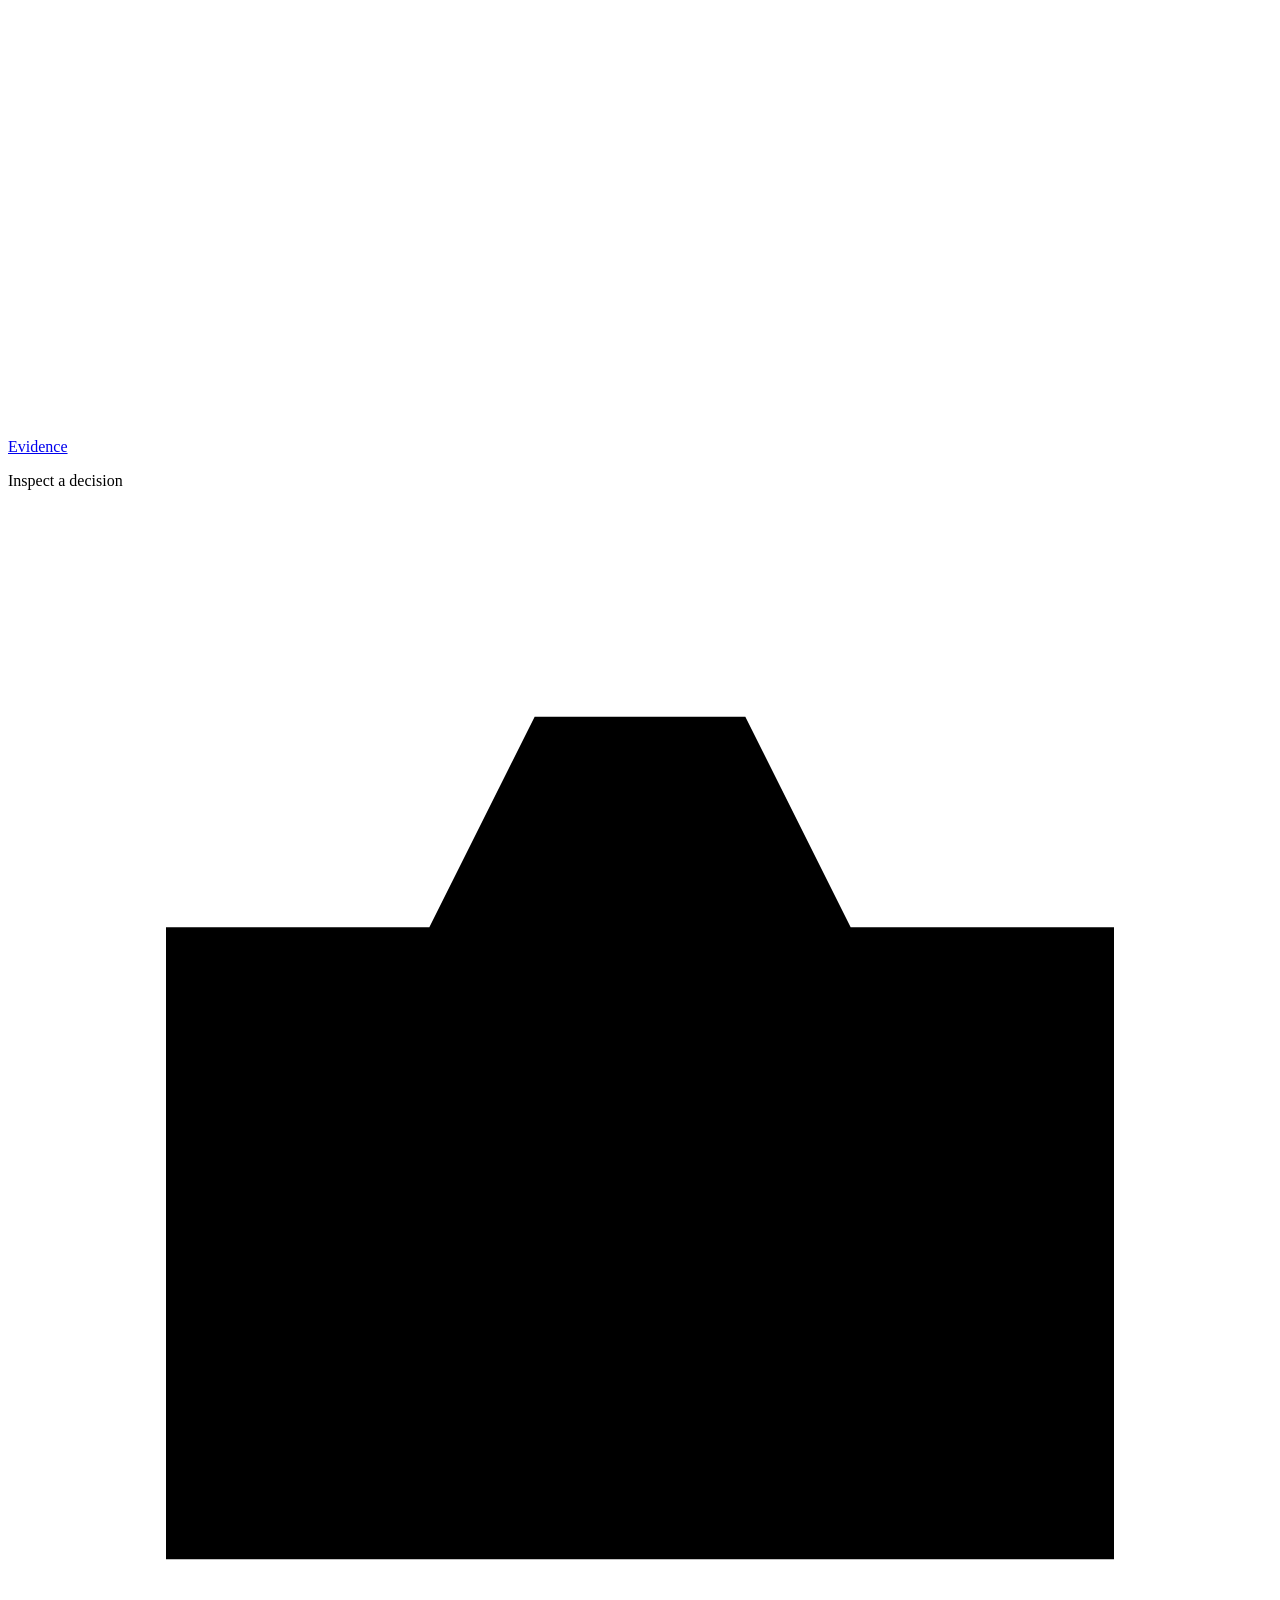
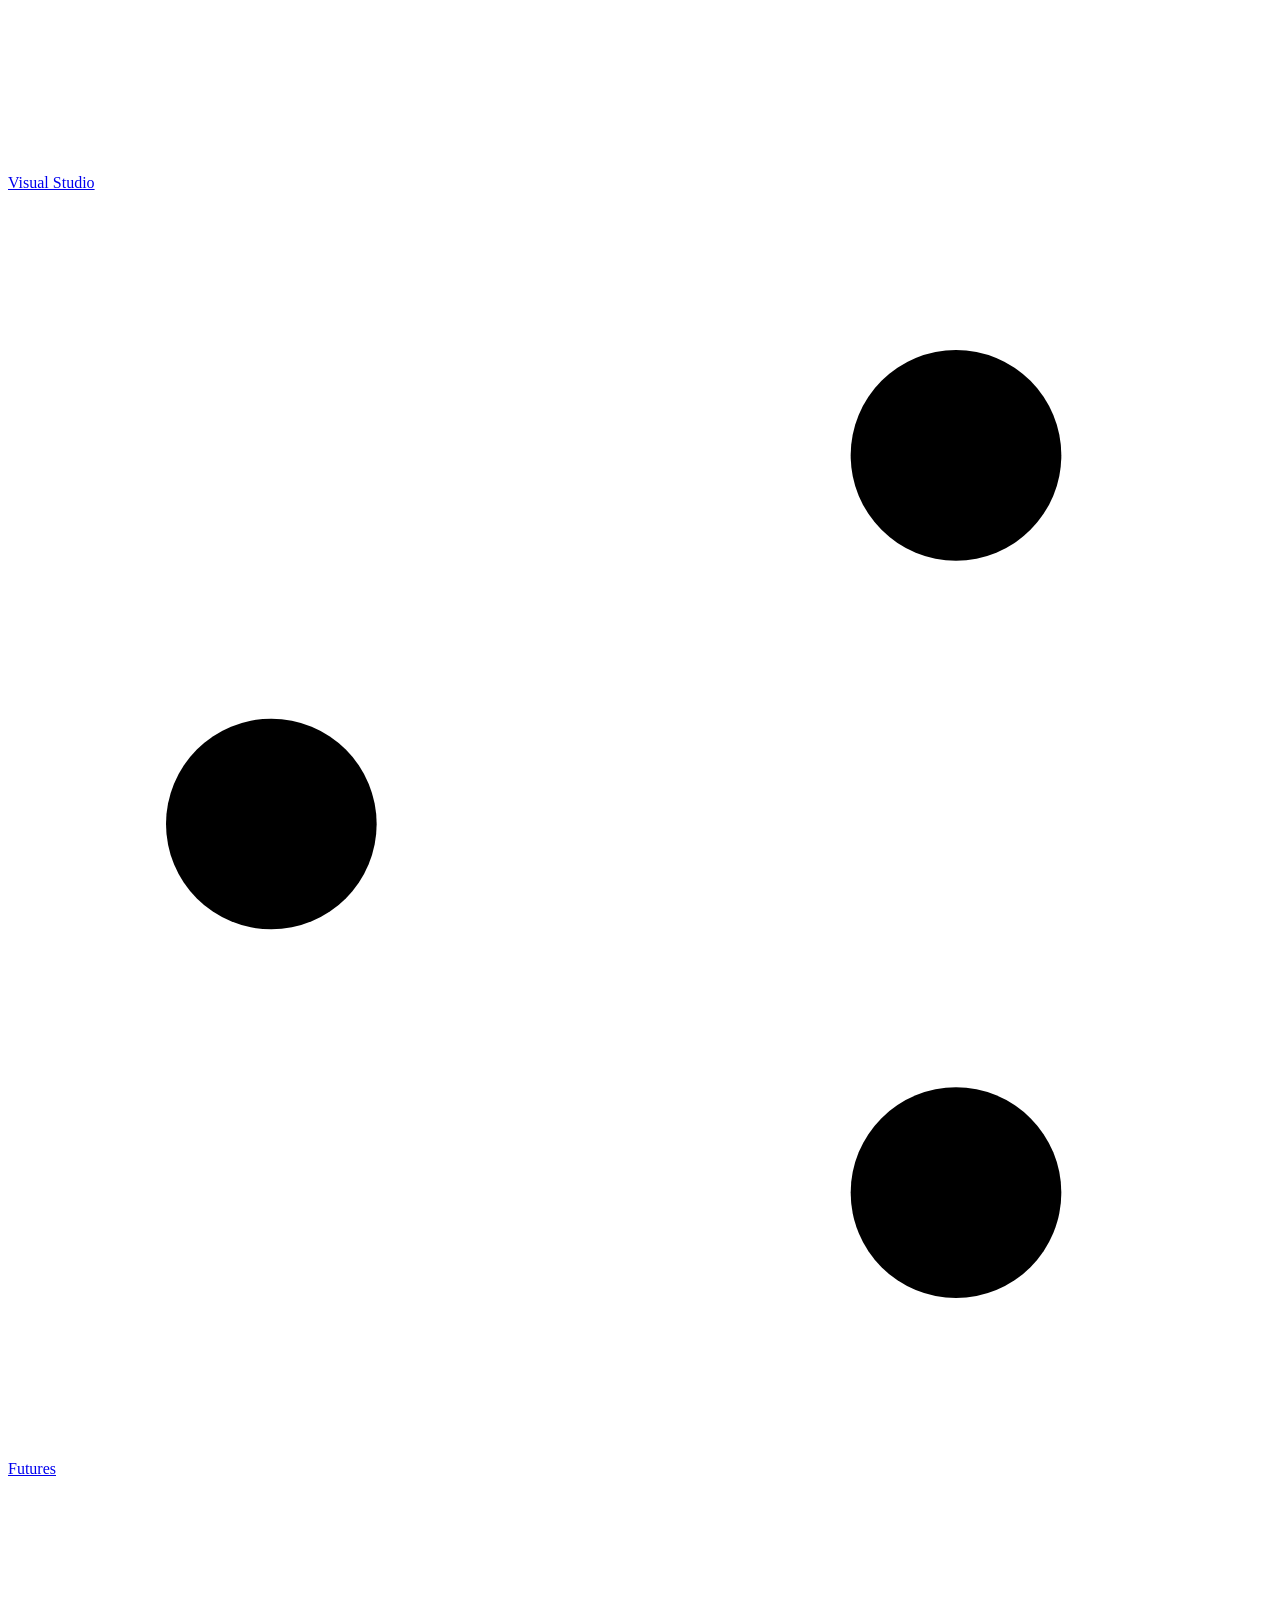
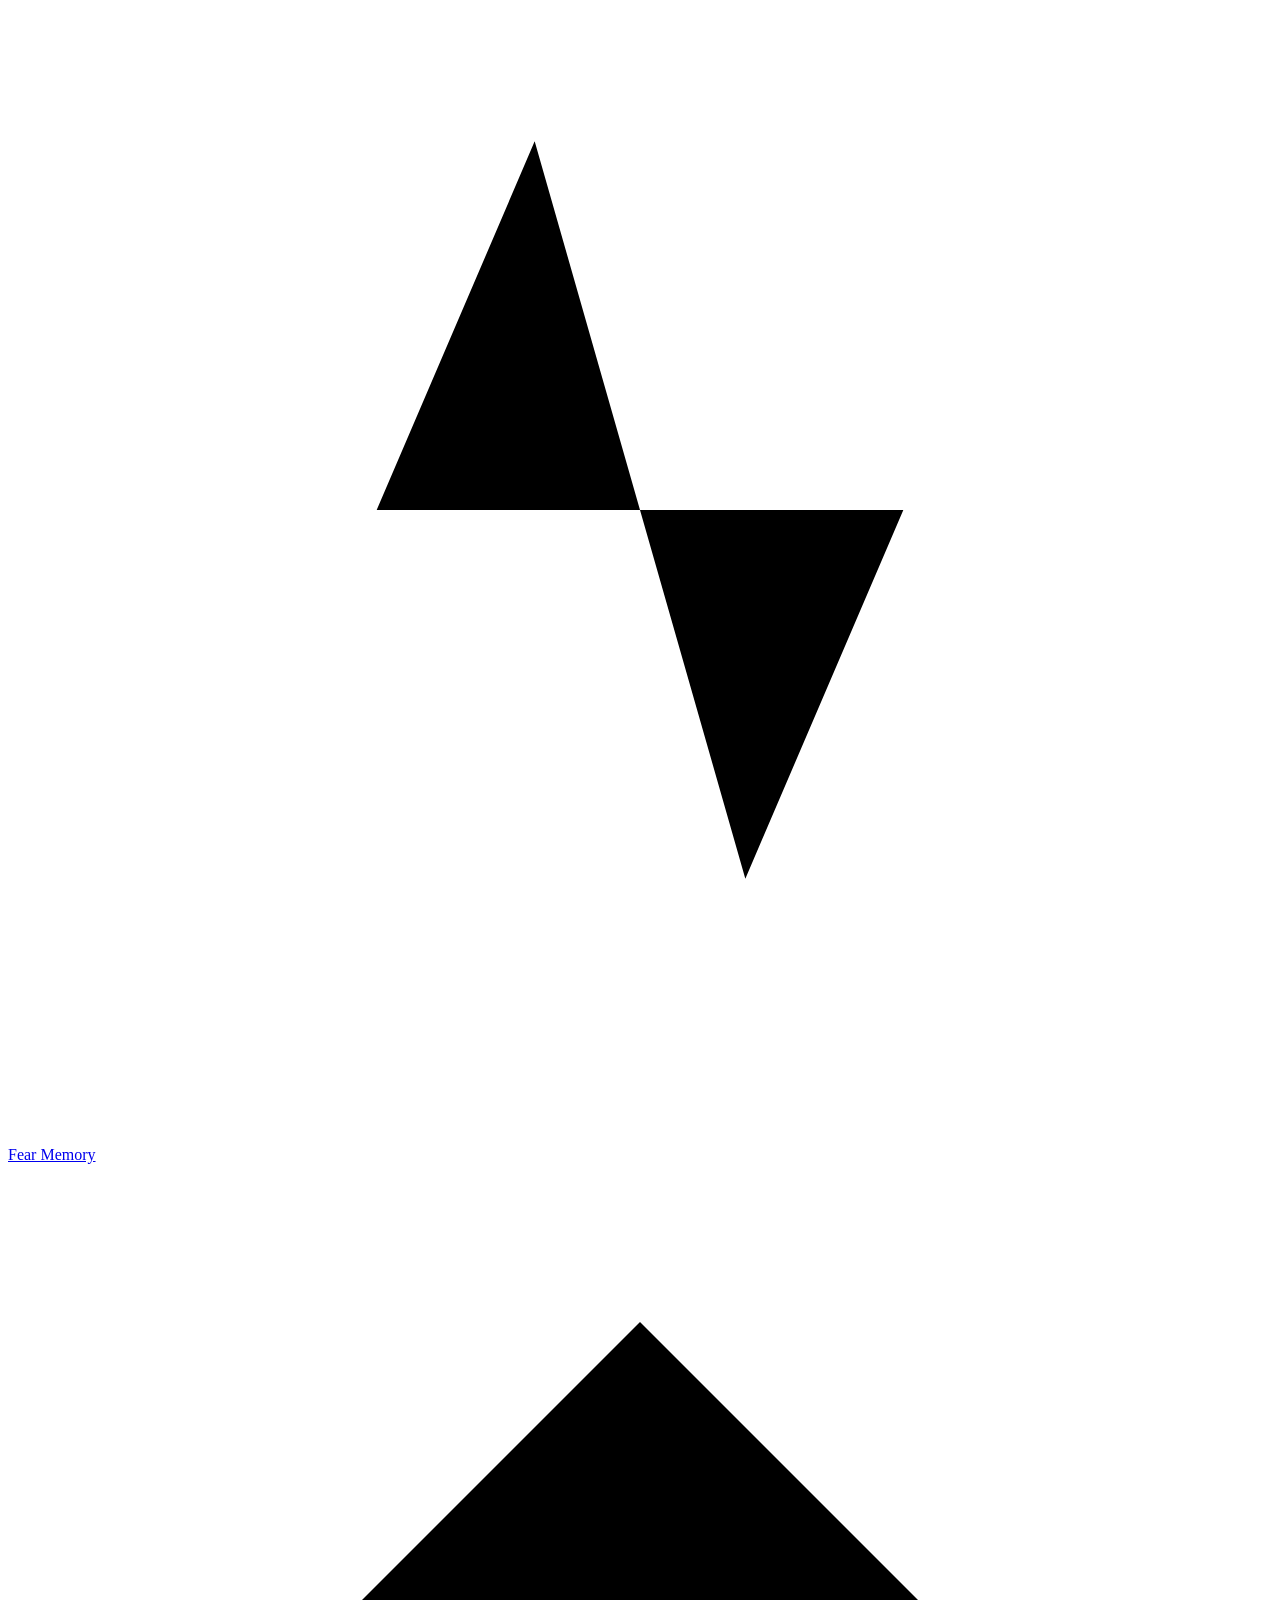
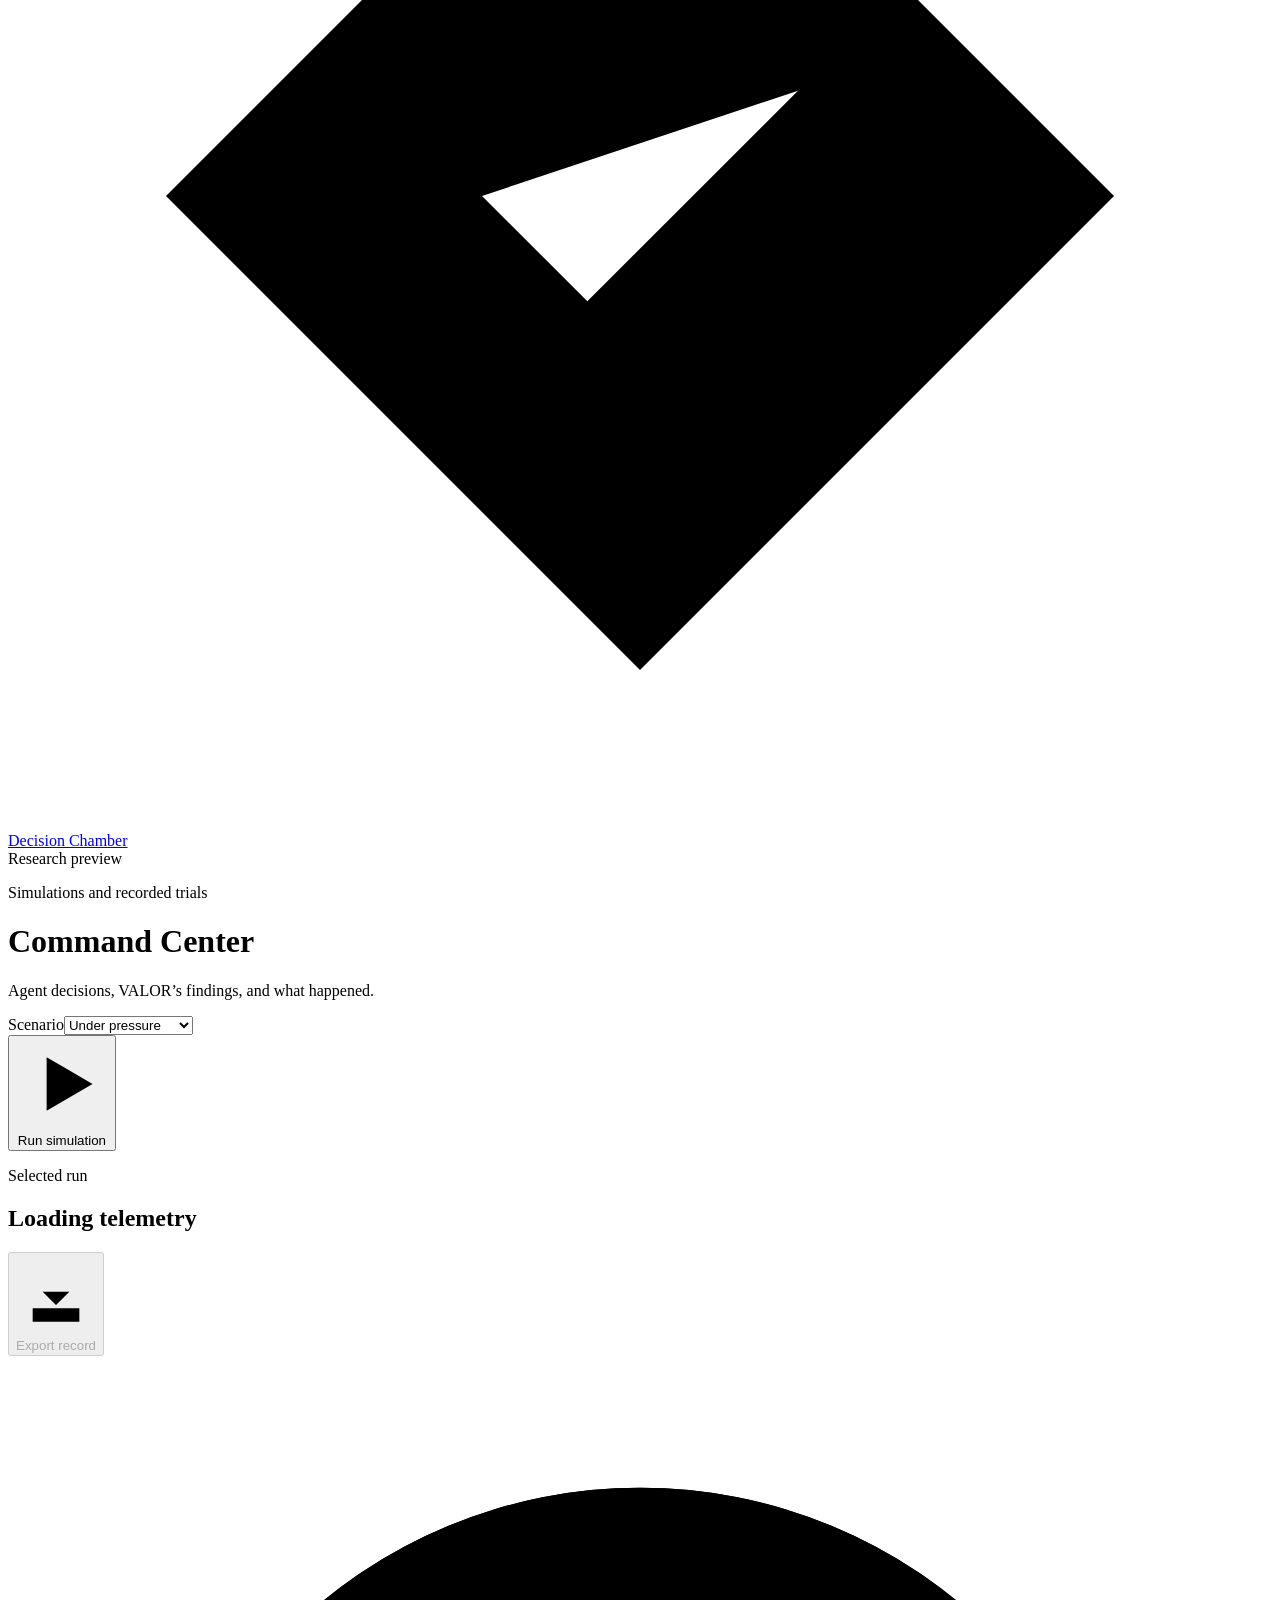
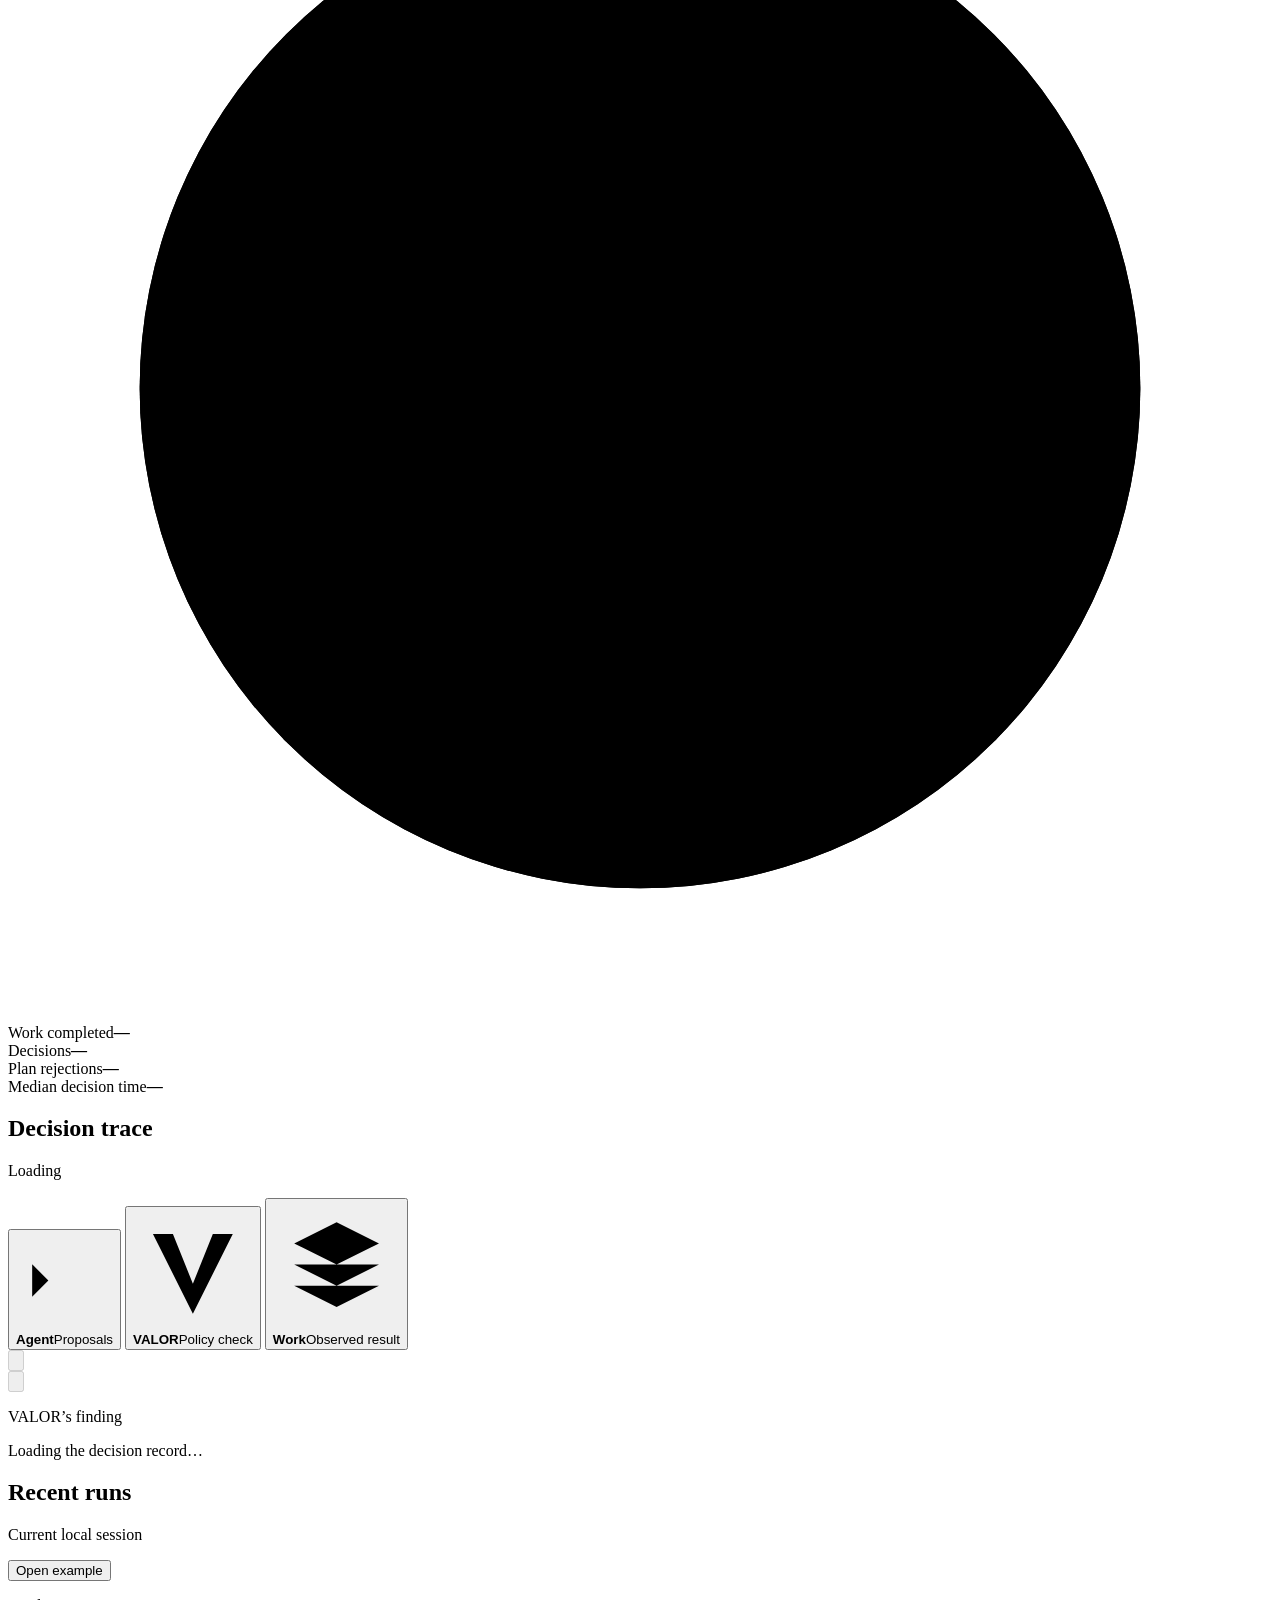
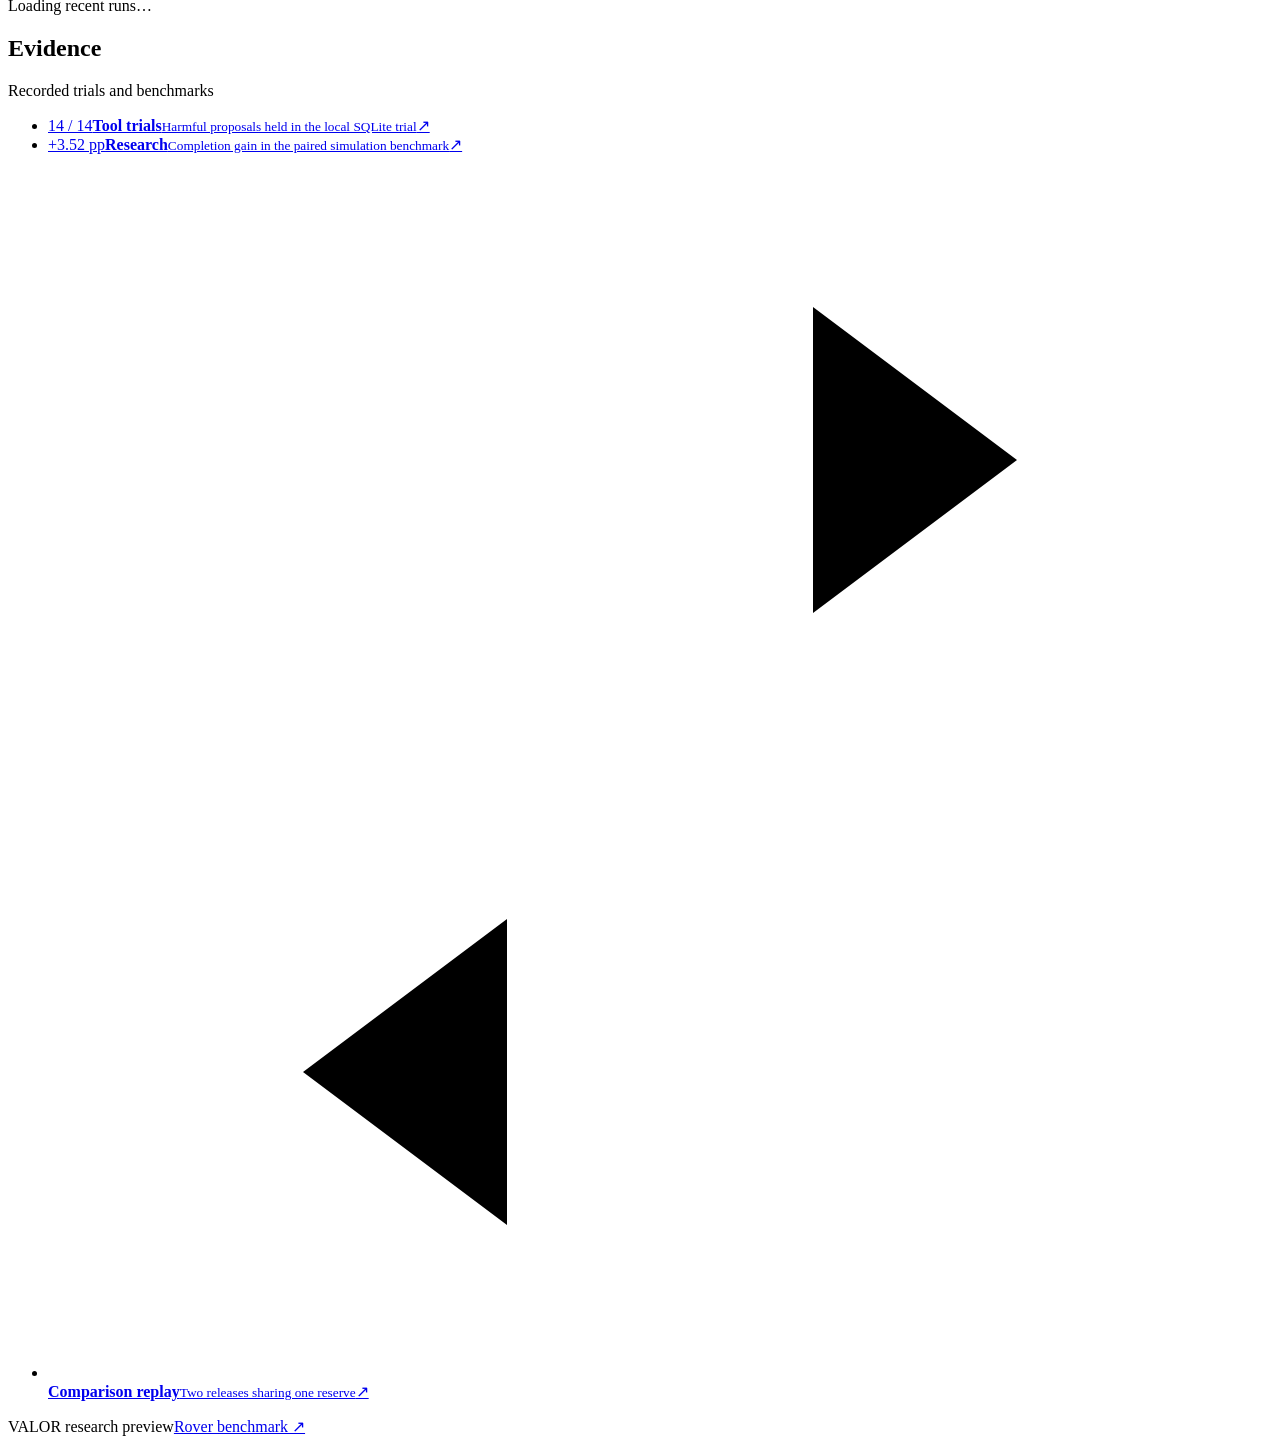
==== commit 3c9ba200: "polish: refine telemetry inspection and record dashboard verification" ====
--- a/src/aace/demo/static/dashboard.html
+++ b/src/aace/demo/static/dashboard.html
@@ -51,7 +51,7 @@
 
     <section class="run-overview" aria-labelledby="run-title">
       <div class="run-header">
-        <div><span class="run-label" id="run-source">Selected run</span><h2 id="run-title">Loading telemetry</h2><p id="run-reference"></p></div>
+        <div><div class="run-identity"><span class="run-label" id="run-source">Selected run</span><span id="run-outcome" class="run-outcome" hidden></span></div><h2 id="run-title">Loading telemetry</h2><p id="run-reference"></p></div>
         <button class="quiet-button" id="export-run" type="button" disabled><svg viewBox="0 0 24 24" aria-hidden="true"><path d="M12 4v11m-4-4 4 4 4-4M5 16v4h14v-4"/></svg><span>Export record</span></button>
       </div>
       <div class="metrics" aria-label="Selected run summary">
@@ -60,8 +60,8 @@
           <div><span>Work completed</span><strong id="metric-work">—</strong></div>
         </div>
         <div class="metric"><span>Decisions</span><strong id="metric-decisions">—</strong></div>
-        <div class="metric"><span>Plans outside policy</span><strong id="metric-excluded">—</strong></div>
-        <div class="metric"><span>Median decision time</span><strong id="metric-latency">—</strong></div>
+        <div class="metric"><span title="Counts each plan rejection at each decision in this run.">Plan rejections</span><strong id="metric-excluded">—</strong></div>
+        <div class="metric"><span title="Time spent computing a decision in this simulation.">Median decision time</span><strong id="metric-latency">—</strong></div>
       </div>
     </section>
 
@@ -69,11 +69,11 @@
       <div class="route-visual">
         <div class="route-heading"><h2>Decision trace</h2><span id="trace-position">Loading</span></div>
         <div class="route-scene">
-          <img src="/supervision-cell.webp" alt="" class="route-art" decoding="async" aria-hidden="true">
+          <img src="/supervision-cell.webp" alt="" class="route-art" decoding="sync" fetchpriority="high" aria-hidden="true">
           <div class="route-nodes" role="group" aria-label="Trace stage">
-            <button type="button" data-trace="proposal" aria-pressed="false"><span class="stage-icon"><svg viewBox="0 0 24 24" aria-hidden="true"><path d="M4 8l4 4-4 4m7 0h7"/></svg></span><span class="node-copy"><b>Agent</b><span id="agent-preview">Proposals</span></span></button>
-            <button type="button" data-trace="policy" aria-pressed="true"><span class="stage-icon"><svg viewBox="0 0 24 24" aria-hidden="true"><path d="M4 5h4l4 10 4-10h4l-8 16z"/></svg></span><span class="node-copy"><b>VALOR</b><span id="valor-preview">Policy check</span></span></button>
-            <button type="button" data-trace="outcome" aria-pressed="false"><span class="stage-icon"><svg viewBox="0 0 24 24" aria-hidden="true"><path d="m4 8 8-4 8 4-8 4-8-4Zm0 4 8 4 8-4m-16 4 8 4 8-4"/></svg></span><span class="node-copy"><b>Work</b><span id="work-preview">Observed result</span></span></button>
+            <button type="button" data-trace="proposal" aria-pressed="false" aria-controls="trace-content"><span class="stage-icon"><svg viewBox="0 0 24 24" aria-hidden="true"><path d="M4 8l4 4-4 4m7 0h7"/></svg></span><span class="node-copy"><b>Agent</b><span id="agent-preview">Proposals</span></span></button>
+            <button type="button" data-trace="policy" aria-pressed="true" aria-controls="trace-content"><span class="stage-icon"><svg viewBox="0 0 24 24" aria-hidden="true"><path d="M4 5h4l4 10 4-10h4l-8 16z"/></svg></span><span class="node-copy"><b>VALOR</b><span id="valor-preview">Policy check</span></span></button>
+            <button type="button" data-trace="outcome" aria-pressed="false" aria-controls="trace-content"><span class="stage-icon"><svg viewBox="0 0 24 24" aria-hidden="true"><path d="m4 8 8-4 8 4-8 4-8-4Zm0 4 8 4 8-4m-16 4 8 4 8-4"/></svg></span><span class="node-copy"><b>Work</b><span id="work-preview">Observed result</span></span></button>
           </div>
         </div>
         <div class="trace-transport" aria-label="Browse recorded decisions">
@@ -82,7 +82,7 @@
           <button id="trace-next" type="button" class="transport-button" aria-label="Next decision" disabled><svg viewBox="0 0 24 24" aria-hidden="true"><path d="m10 6 6 6-6 6"/></svg></button>
         </div>
       </div>
-      <div class="trace-inspector">
+      <div class="trace-inspector" id="trace-inspector">
         <p class="trace-source" id="trace-source">VALOR’s finding</p>
         <div id="trace-content" class="trace-content" aria-live="polite"><p class="dashboard-empty">Loading the decision record…</p></div>
       </div>
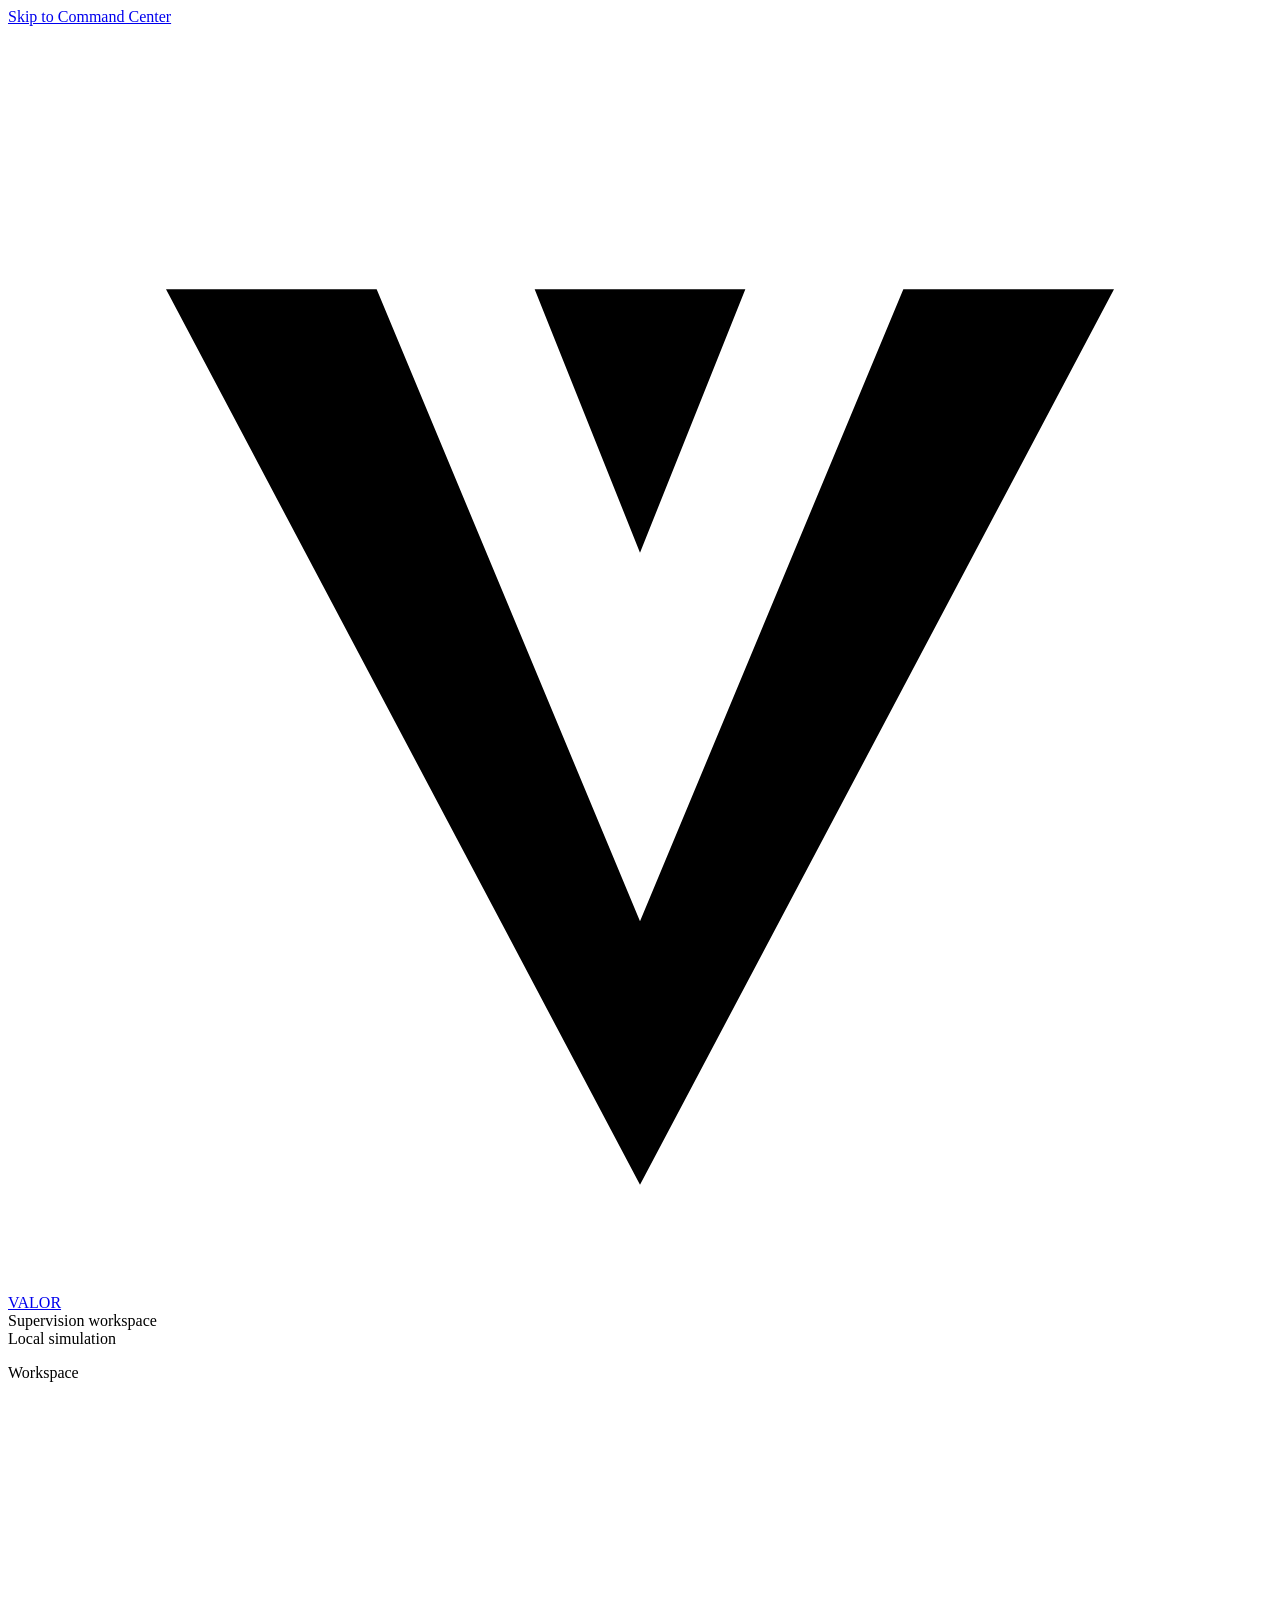
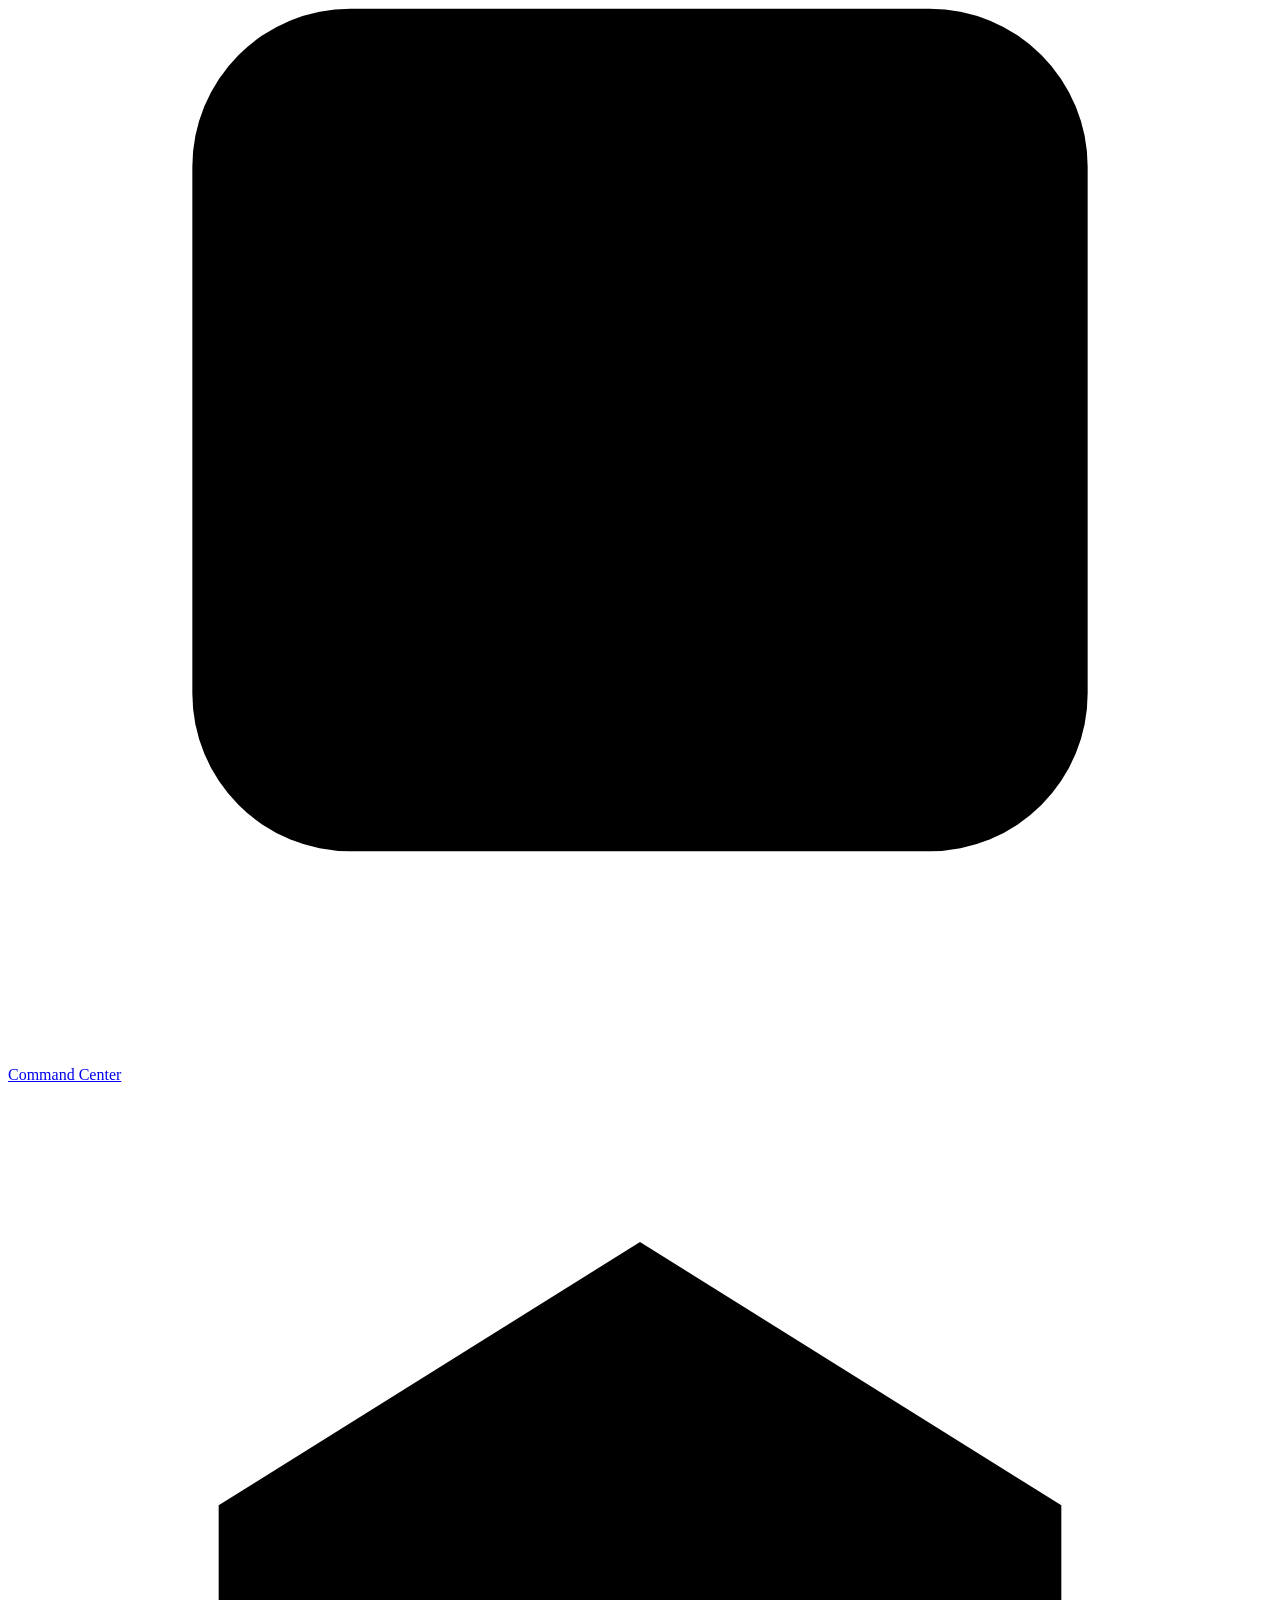
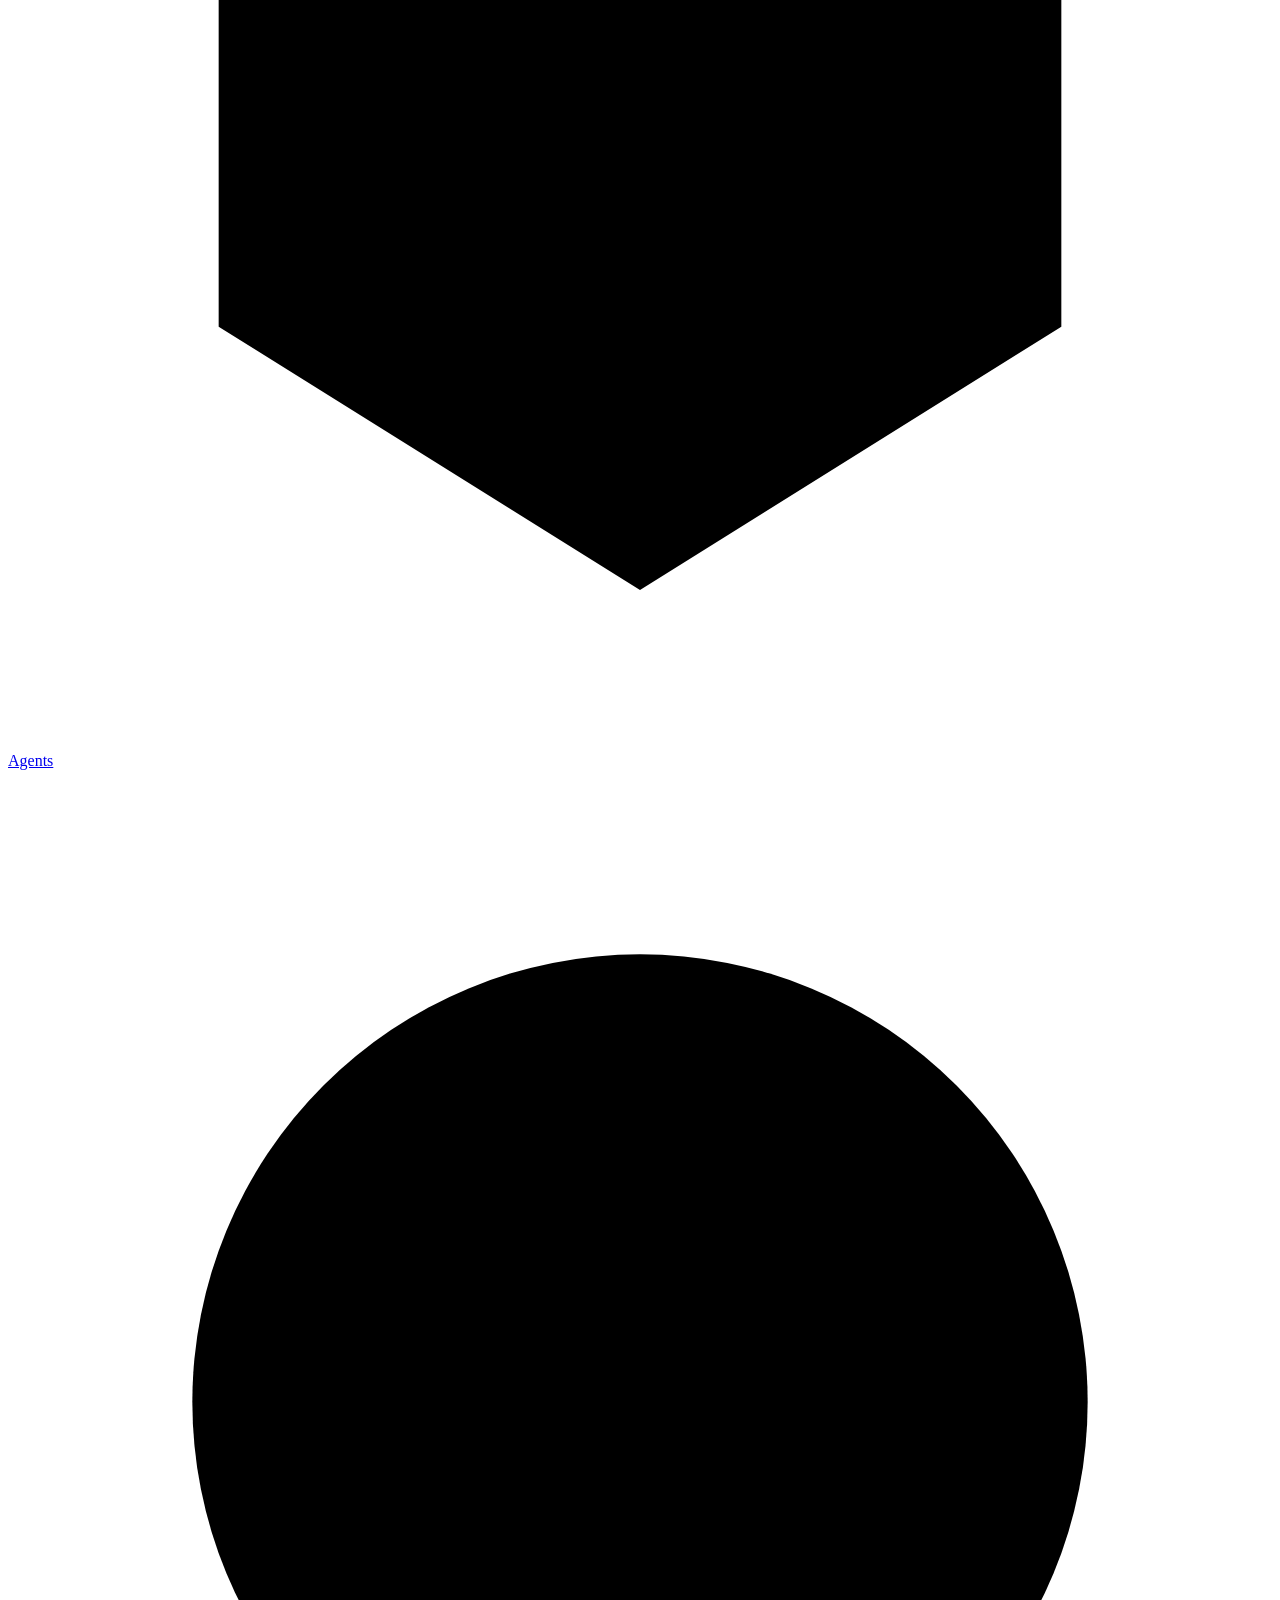
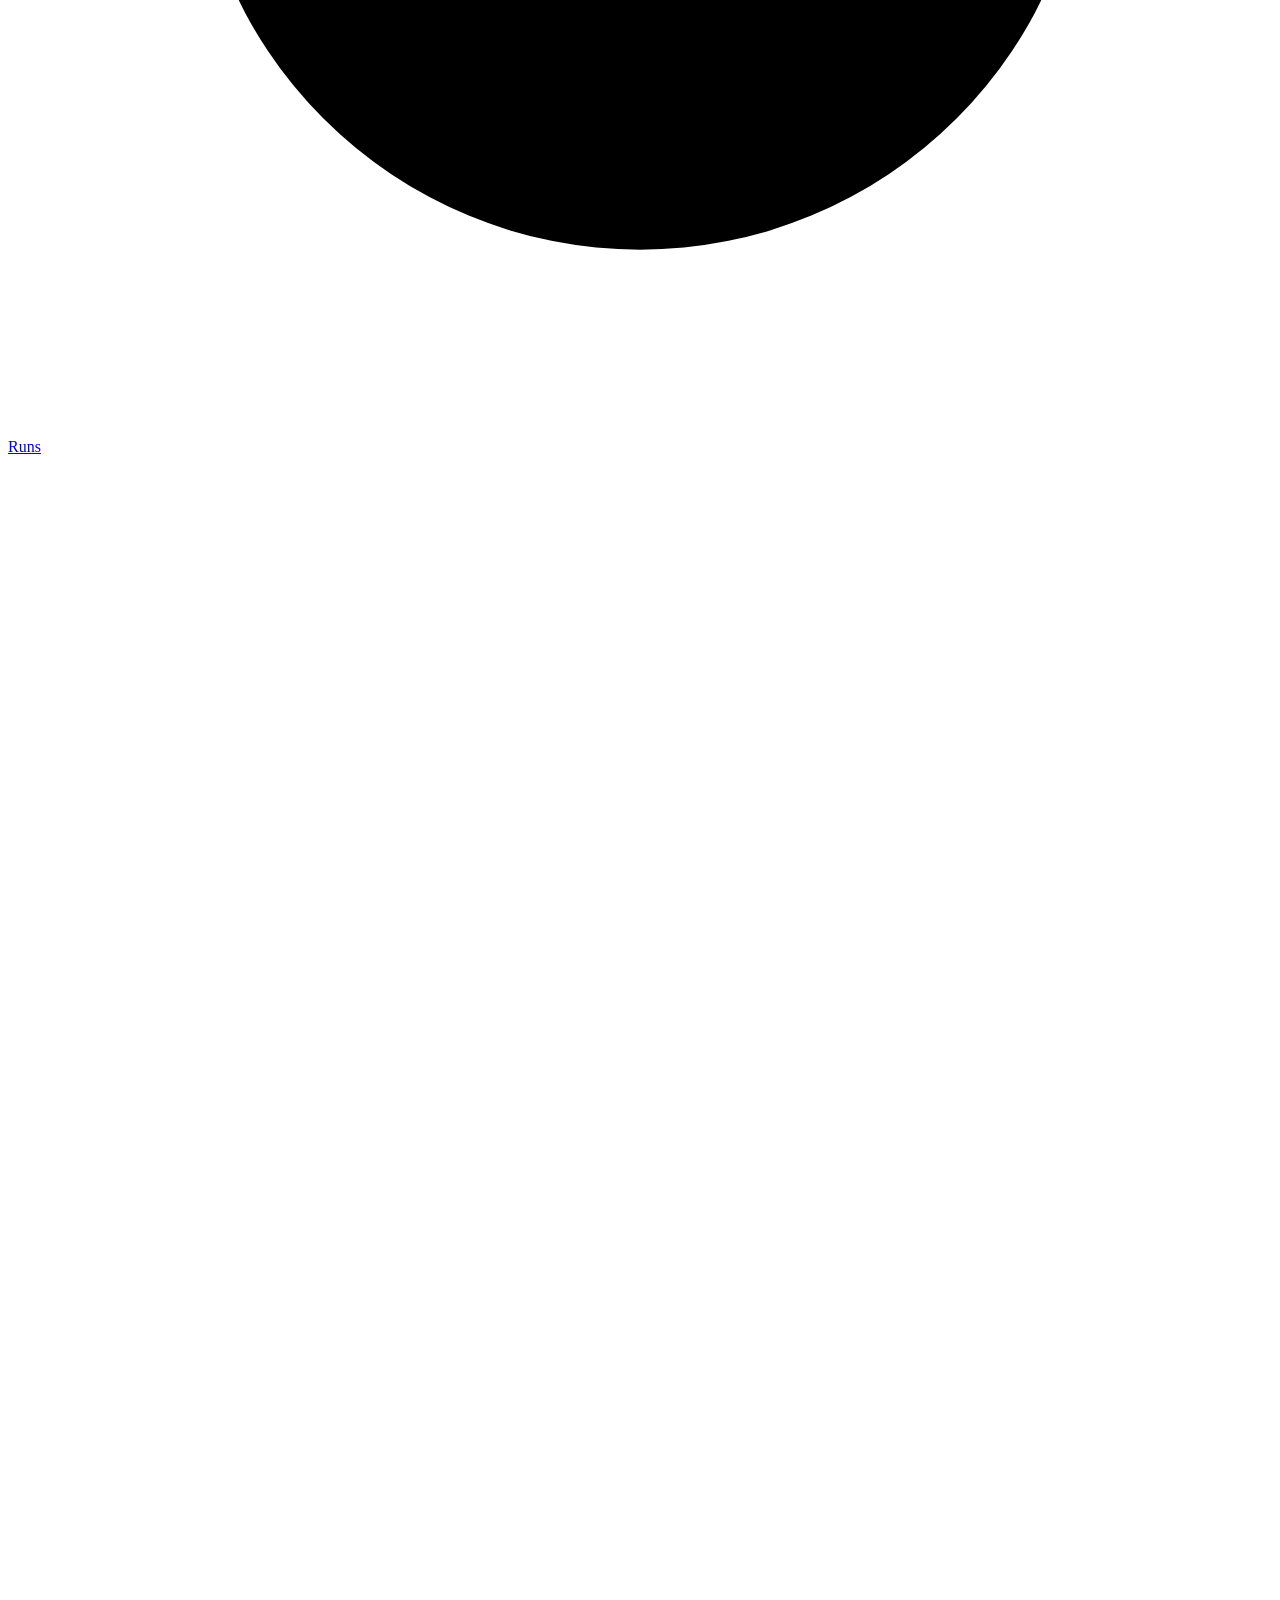
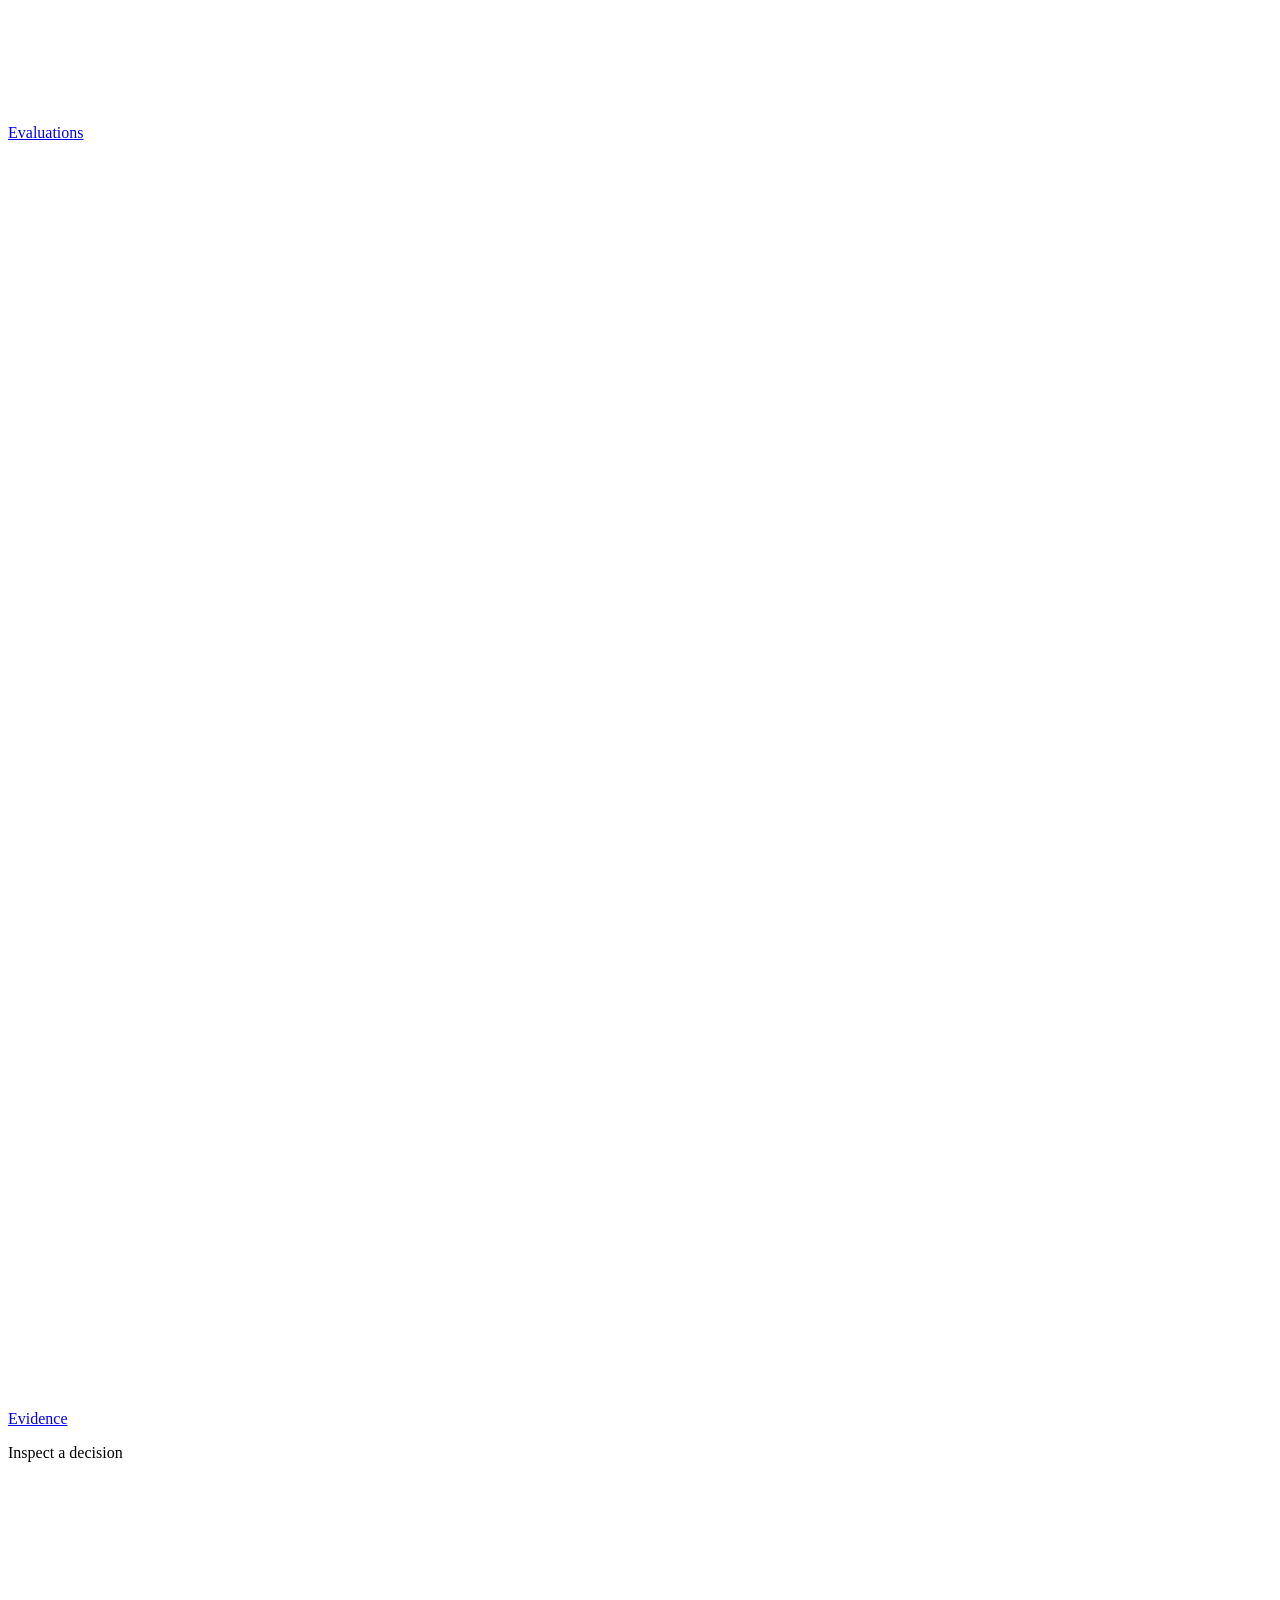
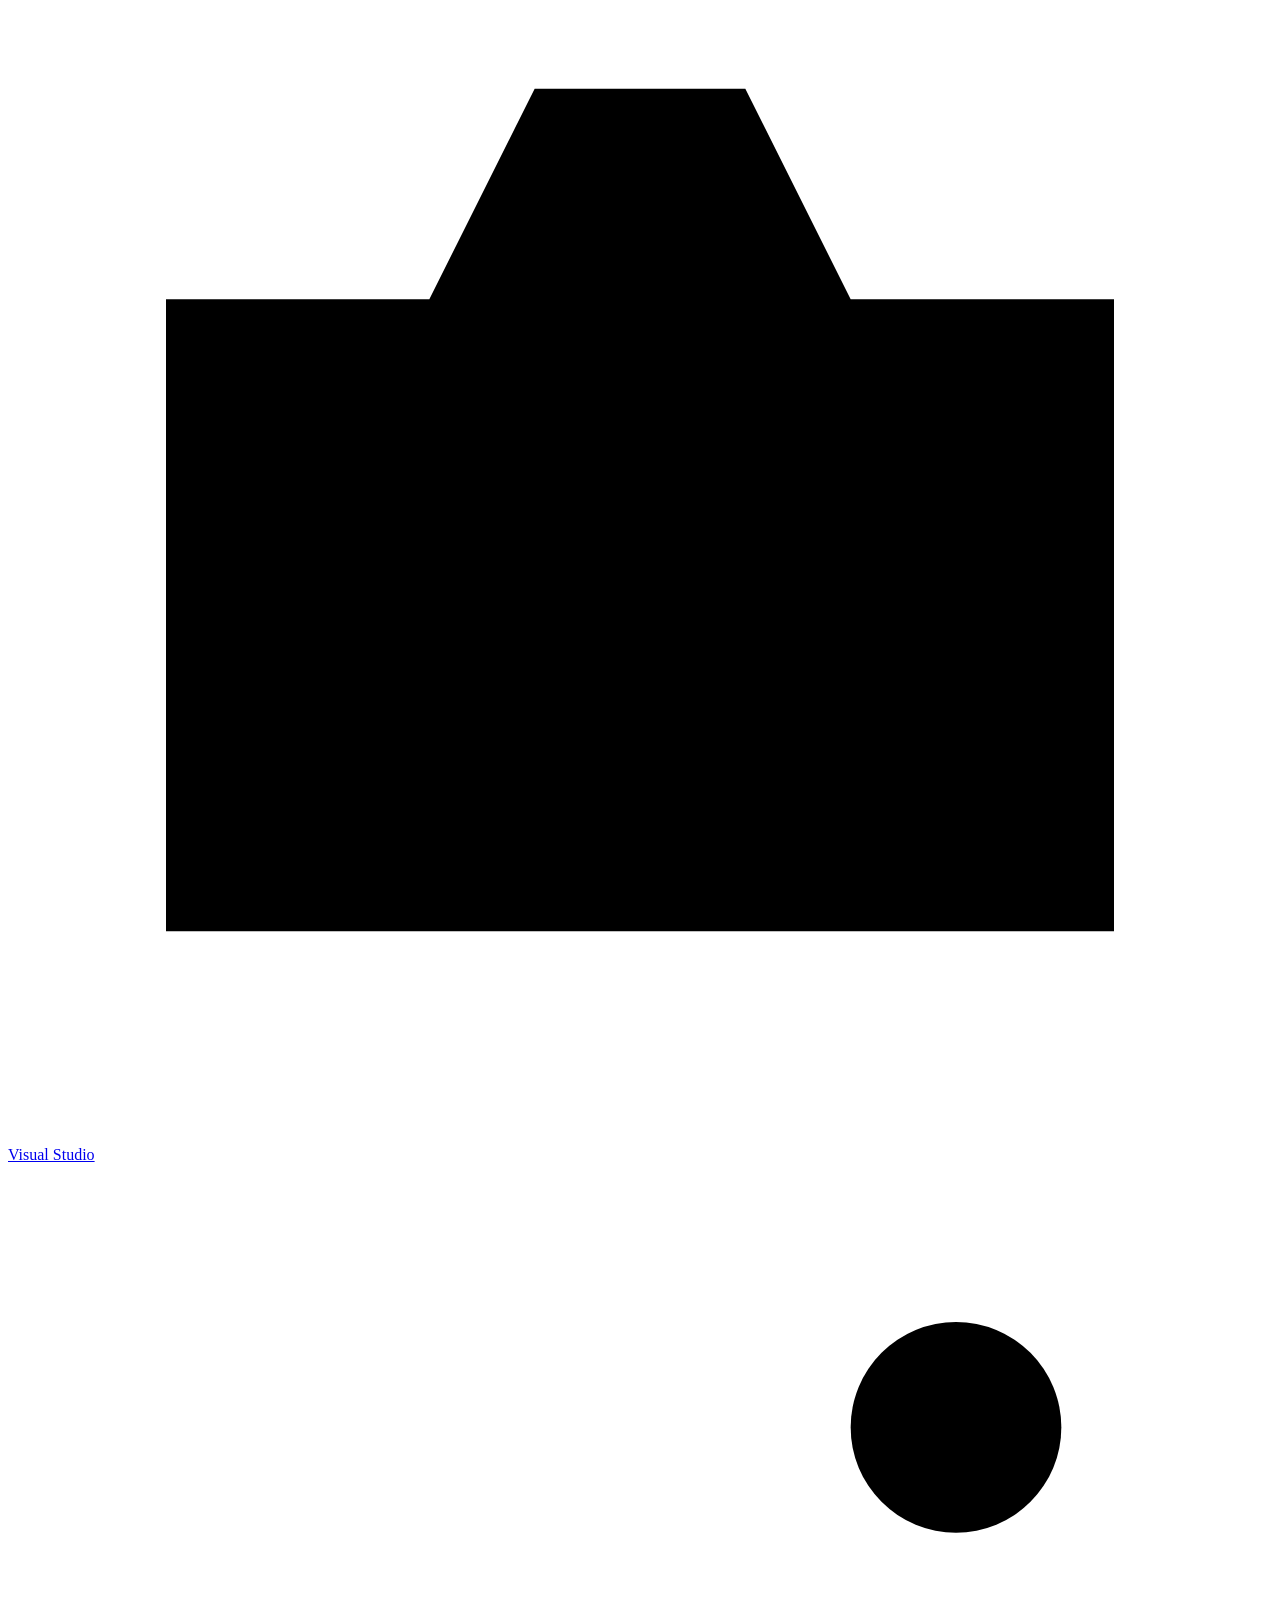
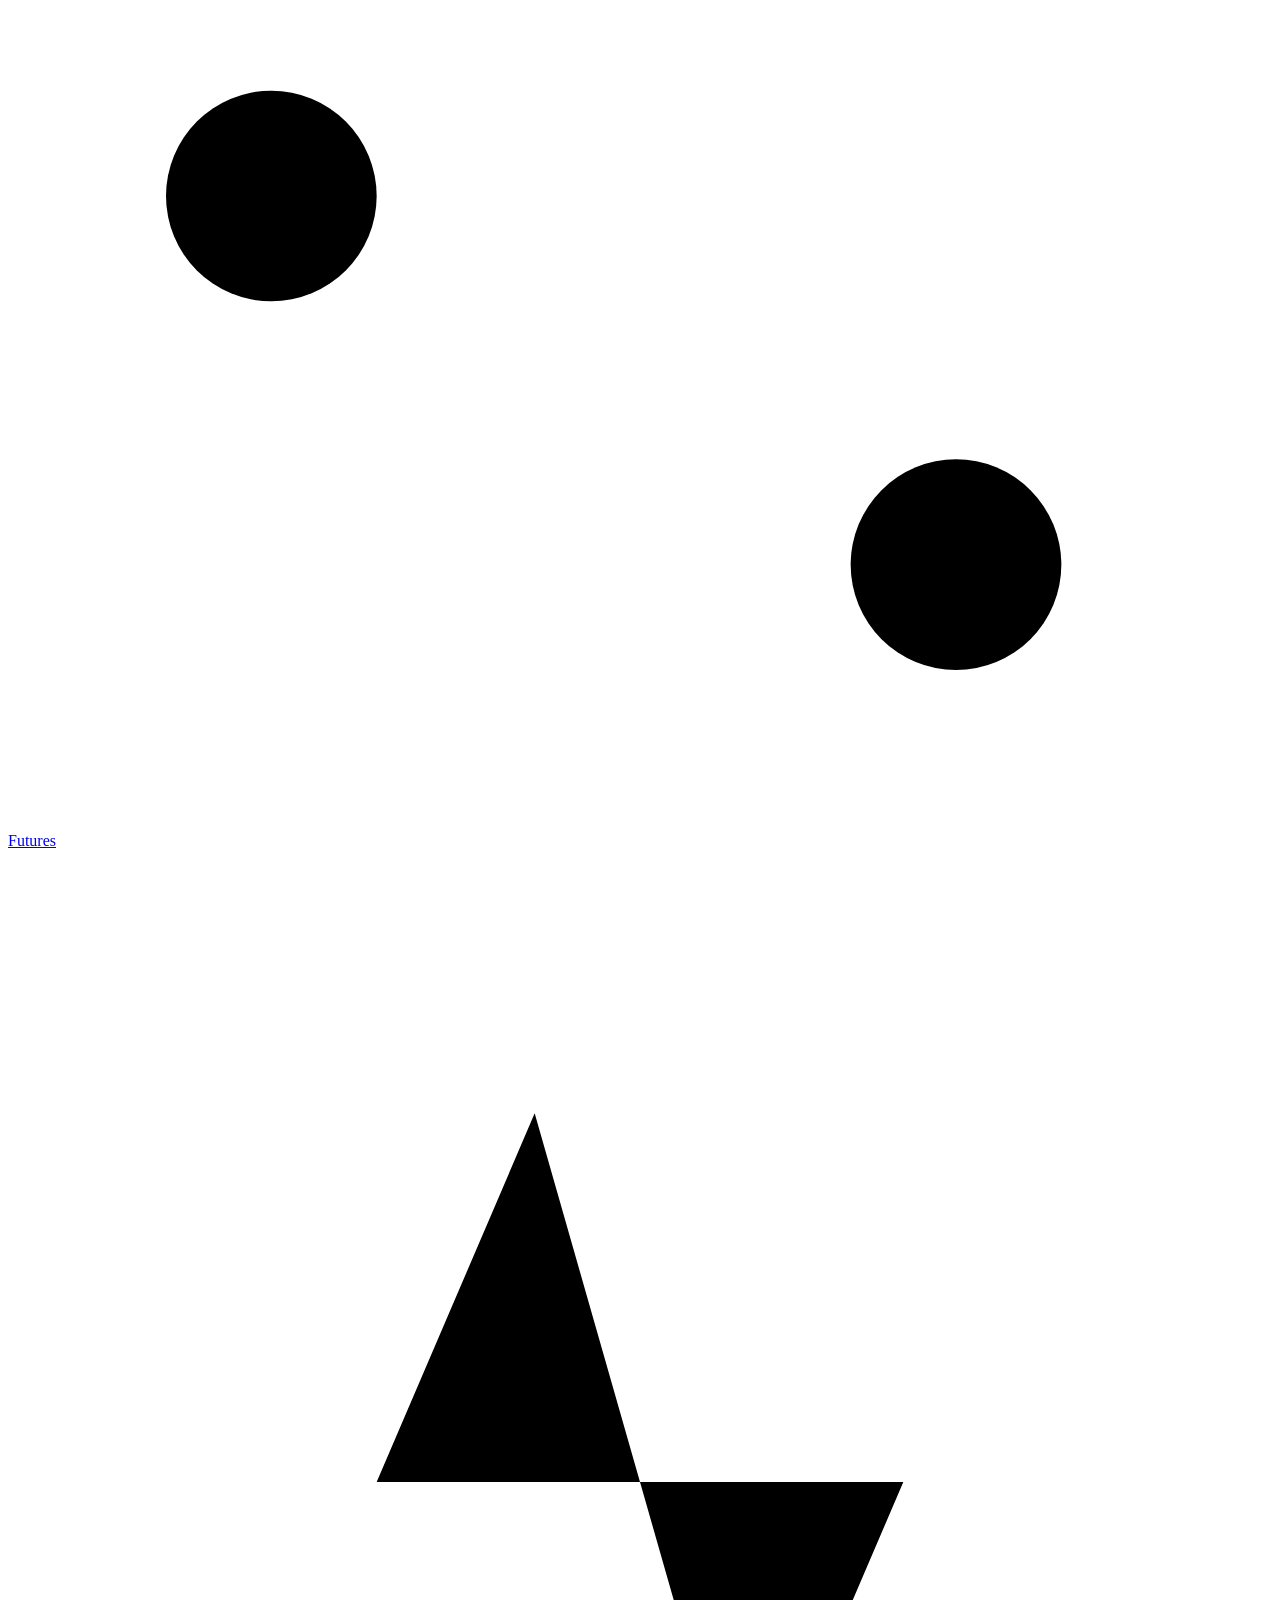
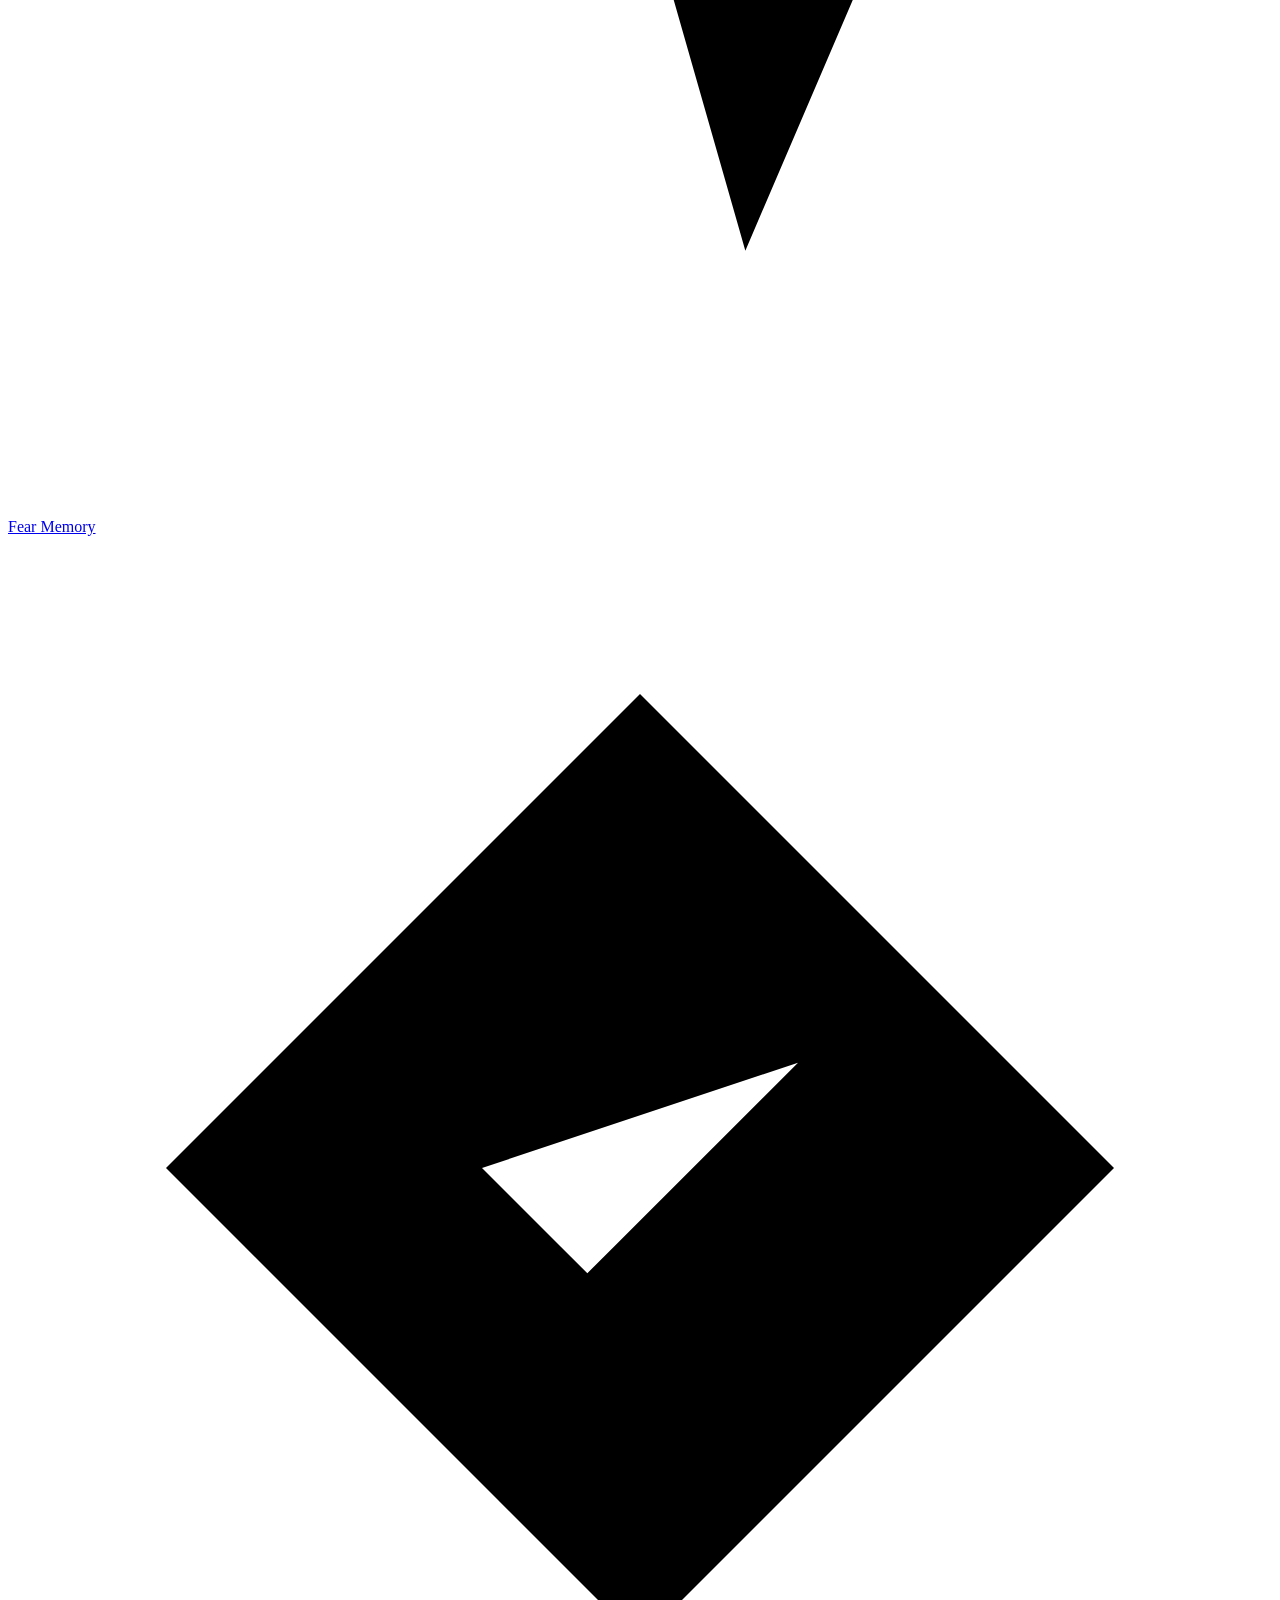
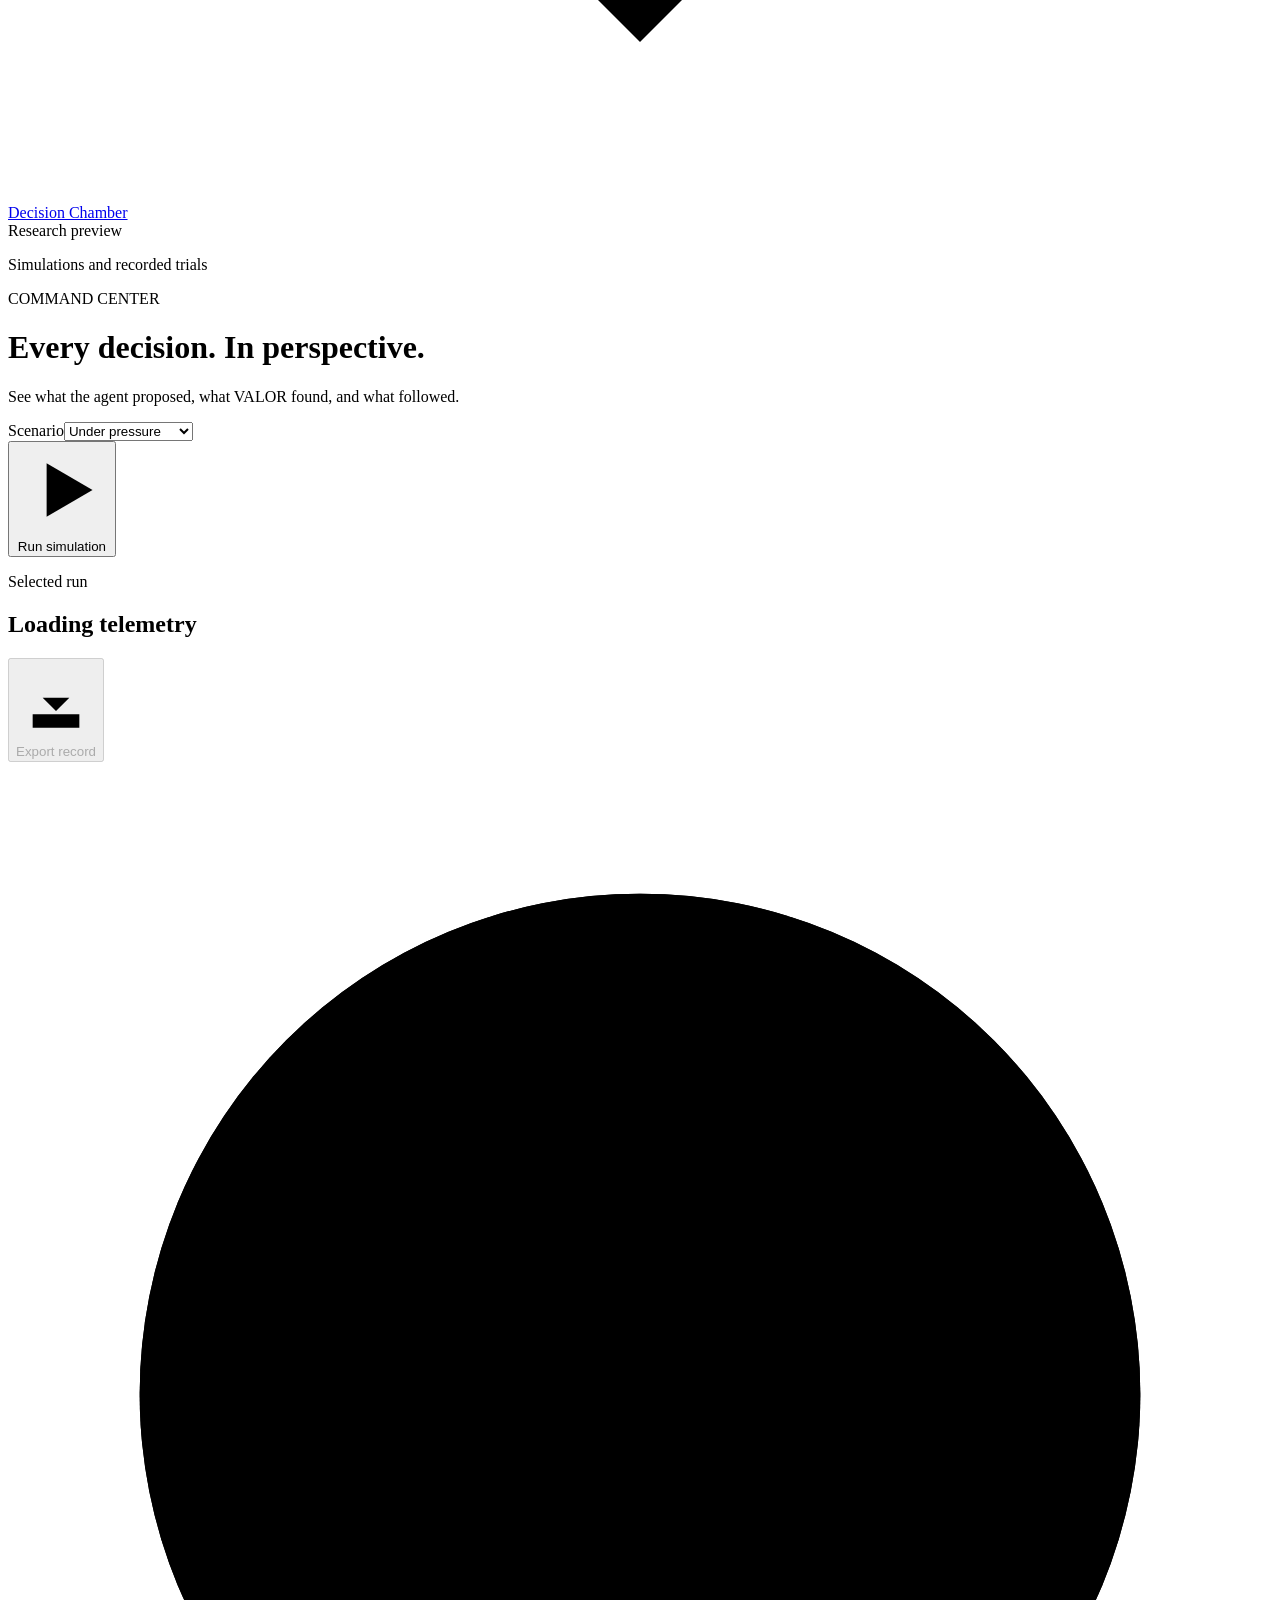
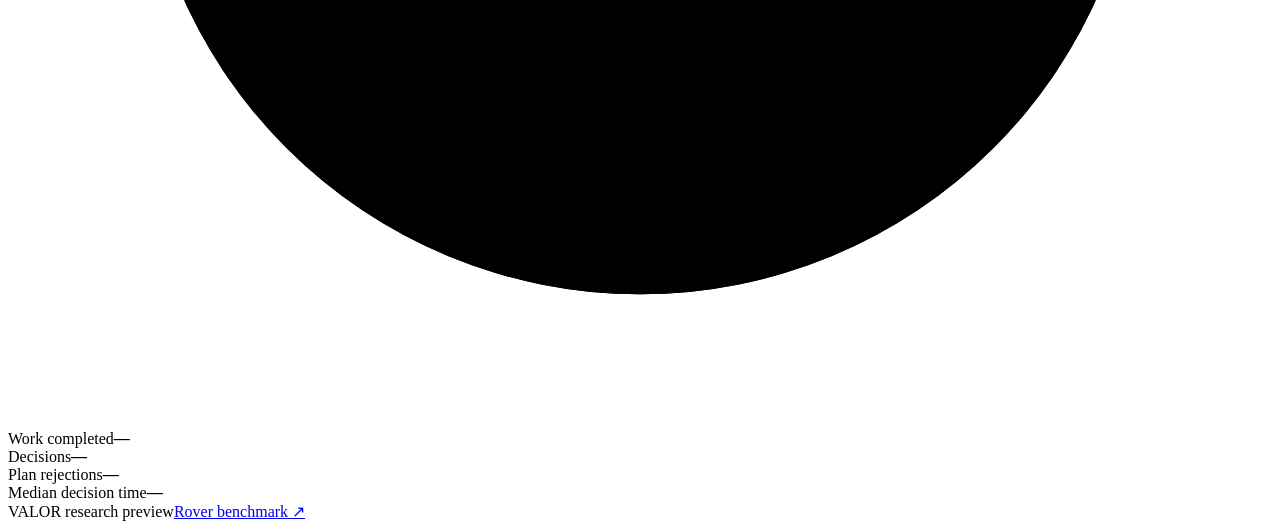
==== commit 01187527: "Redesign product into five focused supervision views" ====
--- a/src/aace/demo/static/dashboard.html
+++ b/src/aace/demo/static/dashboard.html
@@ -19,9 +19,11 @@
 
   <nav class="sidebar" aria-label="Workspace">
     <p class="nav-caption">Workspace</p>
-    <a href="#overview" aria-current="page"><svg viewBox="0 0 24 24" aria-hidden="true"><rect x="3.5" y="4" width="17" height="16" rx="3"/><path d="M8 9h3v3H8zm0 7h8m-2-7h2m-2 3h2"/></svg><span>Command Center</span></a>
-    <a href="#runs"><svg viewBox="0 0 24 24" aria-hidden="true"><circle cx="12" cy="12" r="8.5"/><path d="M12 8v4l3 2"/></svg><span>Runs</span></a>
-    <a href="#evidence"><svg viewBox="0 0 24 24" aria-hidden="true"><path d="M5 18h14M7 14v-3m5 3V6m5 8V9"/></svg><span>Evidence</span></a>
+    <a href="#overview" data-page="overview" aria-current="page"><svg viewBox="0 0 24 24" aria-hidden="true"><rect x="3.5" y="4" width="17" height="16" rx="3"/><path d="M8 9h3v3H8zm0 7h8m-2-7h2m-2 3h2"/></svg><span>Command Center</span></a>
+    <a href="#agents" data-page="agents"><svg viewBox="0 0 24 24" aria-hidden="true"><path d="m12 3 8 5v8l-8 5-8-5V8zm0 9 8-4m-8 4L4 8m8 4v9"/></svg><span>Agents</span></a>
+    <a href="#runs" data-page="runs"><svg viewBox="0 0 24 24" aria-hidden="true"><circle cx="12" cy="12" r="8.5"/><path d="M12 8v4l3 2"/></svg><span>Runs</span></a>
+    <a href="#evaluations" data-page="evaluations"><svg viewBox="0 0 24 24" aria-hidden="true"><path d="M5 19V9m7 10V4m7 15v-7"/></svg><span>Evaluations</span></a>
+    <a href="#evidence" data-page="evidence"><svg viewBox="0 0 24 24" aria-hidden="true"><path d="M5 18h14M7 14v-3m5 3V6m5 8V9"/></svg><span>Evidence</span></a>
     <div class="sidebar-group">
       <p class="nav-caption">Inspect a decision</p>
       <a id="studio-link" href="/studio"><svg viewBox="0 0 24 24" aria-hidden="true"><path d="M3 8h18v12H3zM8 8l2-4h4l2 4"/><circle cx="12" cy="14" r="2.5"/></svg><span>Visual Studio</span></a>
@@ -34,7 +36,7 @@
 
   <main id="overview" tabindex="-1">
     <div class="page-heading">
-      <div><h1>Command Center</h1><p>Agent decisions, VALOR’s findings, and what happened.</p></div>
+      <div><span class="eyebrow" id="page-kicker">COMMAND CENTER</span><h1 id="page-title">Every decision. In perspective.</h1><p id="page-subtitle">See what the agent proposed, what VALOR found, and what followed.</p></div>
       <form id="run-form" class="run-form">
         <div class="scenario-field"><label for="scenario-select">Scenario</label><select id="scenario-select" name="scenario">
           <option value="hazard">Under pressure</option>
@@ -49,7 +51,7 @@
     <p id="dashboard-status" class="dashboard-status" role="status" aria-live="polite"></p>
     <noscript><p>Enable JavaScript to run a simulation and inspect its decisions.</p></noscript>
 
-    <section class="run-overview" aria-labelledby="run-title">
+    <section data-screen="overview agents runs evaluations evidence" class="run-overview" aria-labelledby="run-title">
       <div class="run-header">
         <div><div class="run-identity"><span class="run-label" id="run-source">Selected run</span><span id="run-outcome" class="run-outcome" hidden></span></div><h2 id="run-title">Loading telemetry</h2><p id="run-reference"></p></div>
         <button class="quiet-button" id="export-run" type="button" disabled><svg viewBox="0 0 24 24" aria-hidden="true"><path d="M12 4v11m-4-4 4 4 4-4M5 16v4h14v-4"/></svg><span>Export record</span></button>
@@ -65,7 +67,11 @@
       </div>
     </section>
 
-    <section id="trace" class="trace-workspace" aria-label="Decision trace">
+    <section id="decision-overview" class="decision-overview" data-screen="overview" aria-label="Selected decision overview"></section>
+    <section id="agent-screen" class="product-screen" data-screen="agents" hidden></section>
+    <section id="evaluation-screen" class="product-screen" data-screen="evaluations" hidden></section>
+    <section id="record-screen" class="product-screen" data-screen="evidence" hidden></section>
+    <section id="trace" data-screen="runs" hidden class="trace-workspace" aria-label="Decision trace">
       <div class="route-visual">
         <div class="route-heading"><h2>Decision trace</h2><span id="trace-position">Loading</span></div>
         <div class="route-scene">
@@ -89,11 +95,11 @@
     </section>
 
     <div class="dashboard-library">
-      <section id="runs" class="library-panel" aria-labelledby="runs-title">
+      <section id="runs" data-screen="runs" hidden class="library-panel" aria-labelledby="runs-title">
         <div class="library-heading"><div><h2 id="runs-title">Recent runs</h2><p>Current local session</p></div><button type="button" id="example-run" class="quiet-button">Open example</button></div>
         <div id="recent-runs" class="recent-runs"><p class="dashboard-empty">Loading recent runs…</p></div>
       </section>
-      <section id="evidence" class="library-panel" aria-labelledby="evidence-title">
+      <section id="evidence" data-screen="evidence" hidden class="library-panel" aria-labelledby="evidence-title">
         <div class="library-heading"><div><h2 id="evidence-title">Evidence</h2><p>Recorded trials and benchmarks</p></div></div>
         <ul class="evidence-list">
           <li><a href="/studio?view=execution"><span class="evidence-value">14 / 14</span><span><strong>Tool trials</strong><small>Harmful proposals held in the local SQLite trial</small></span><span aria-hidden="true">↗</span></a></li>
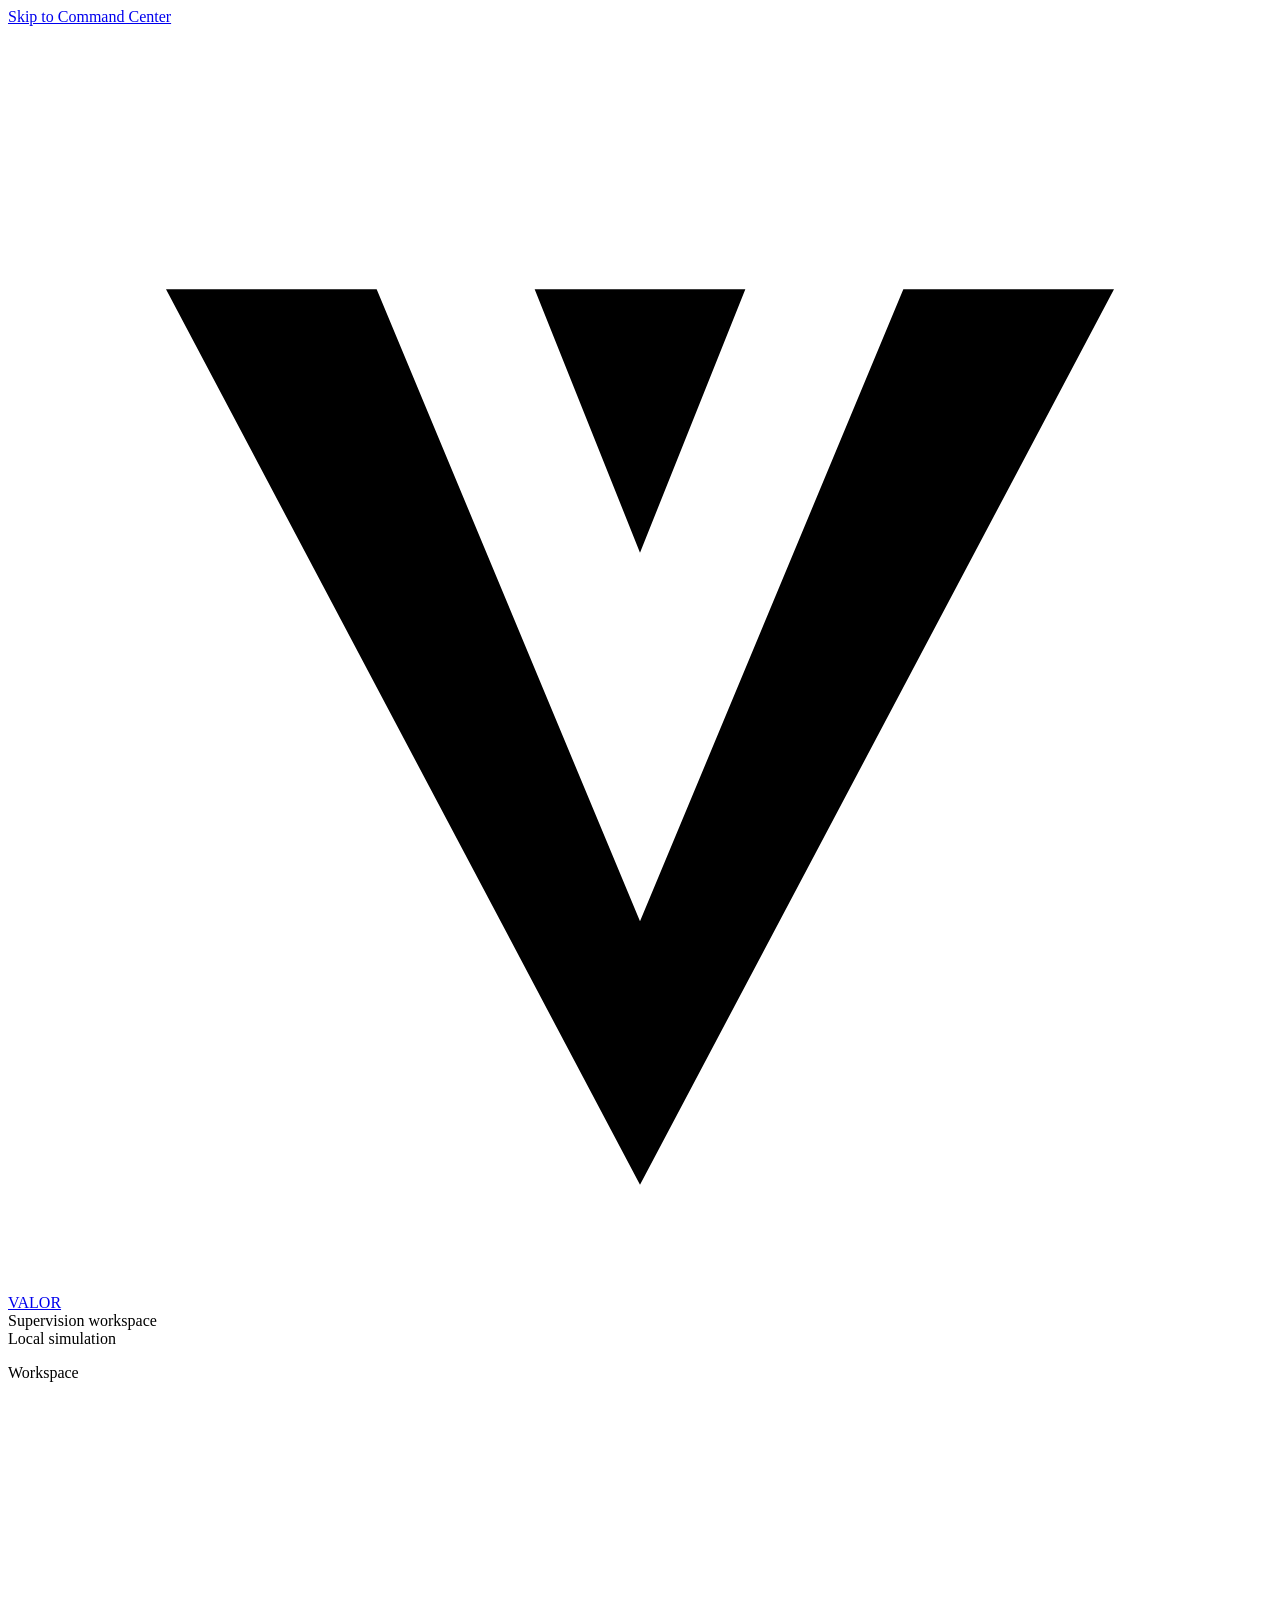
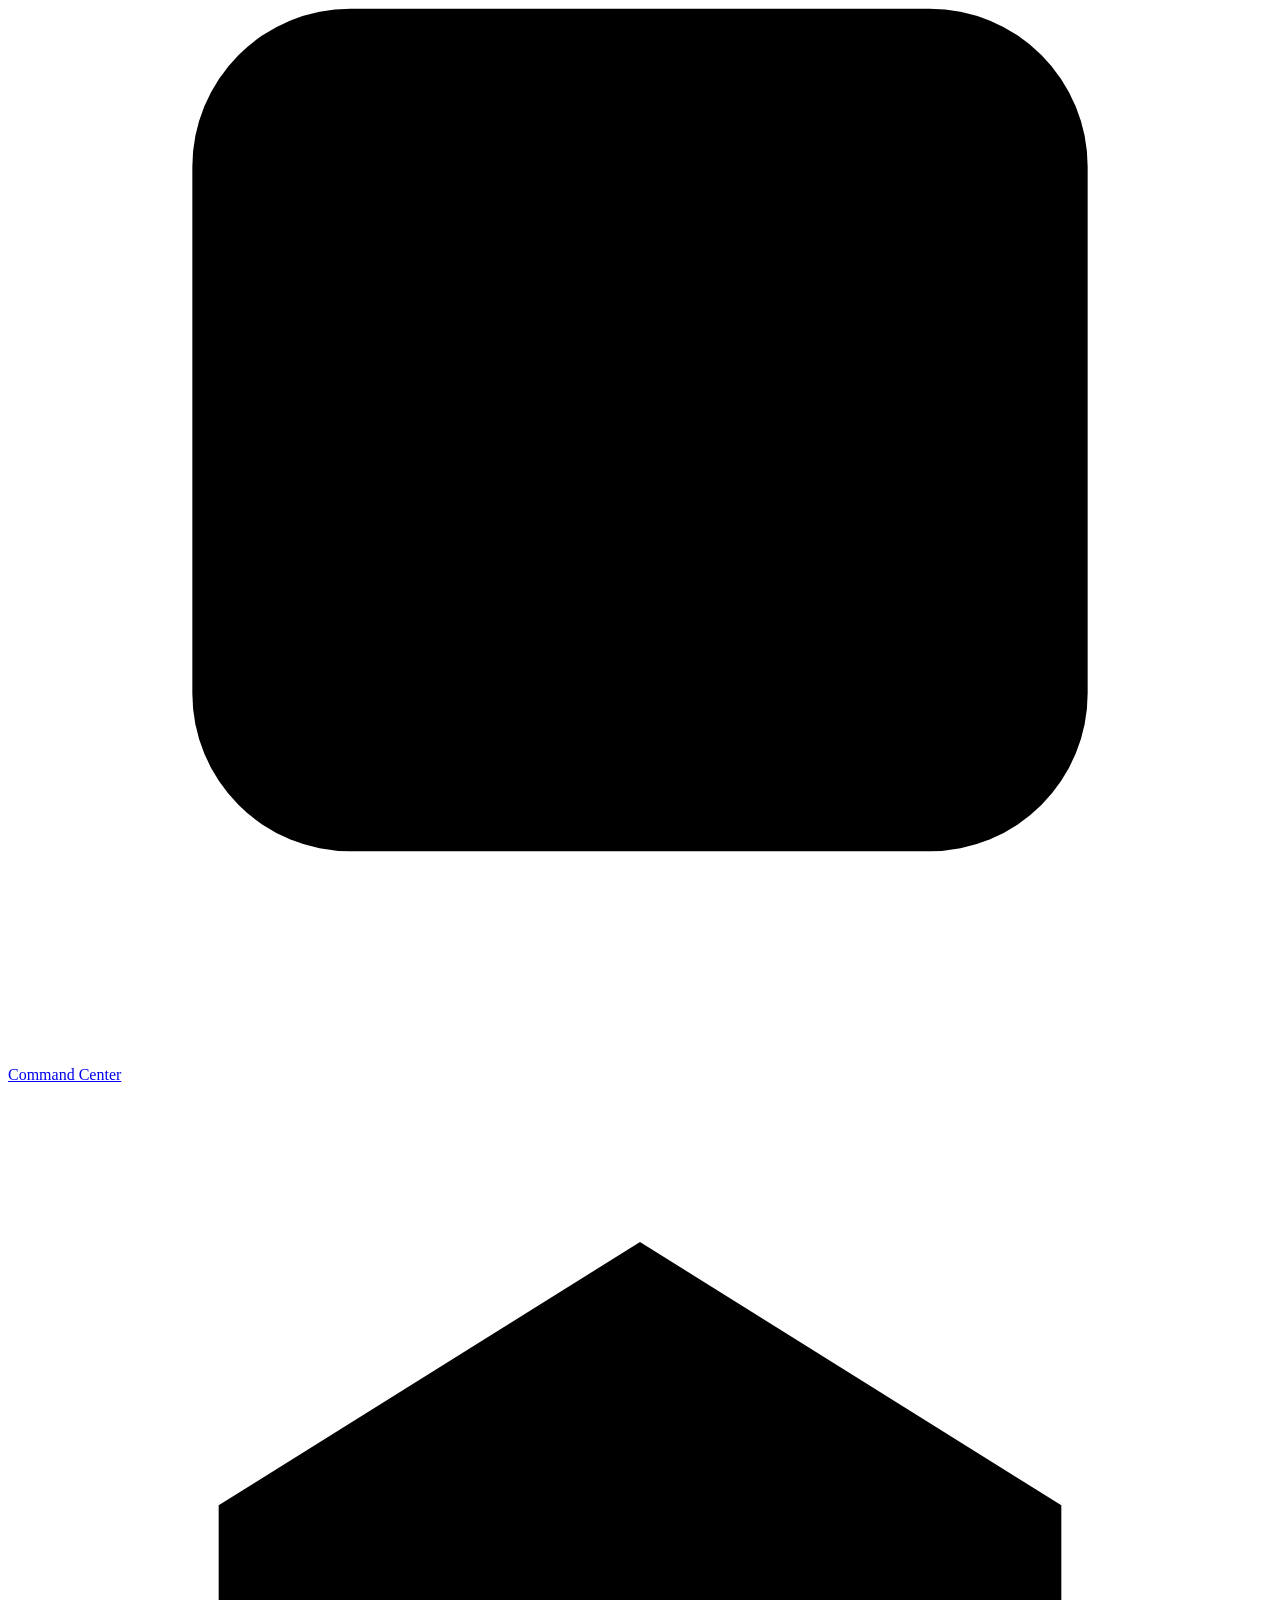
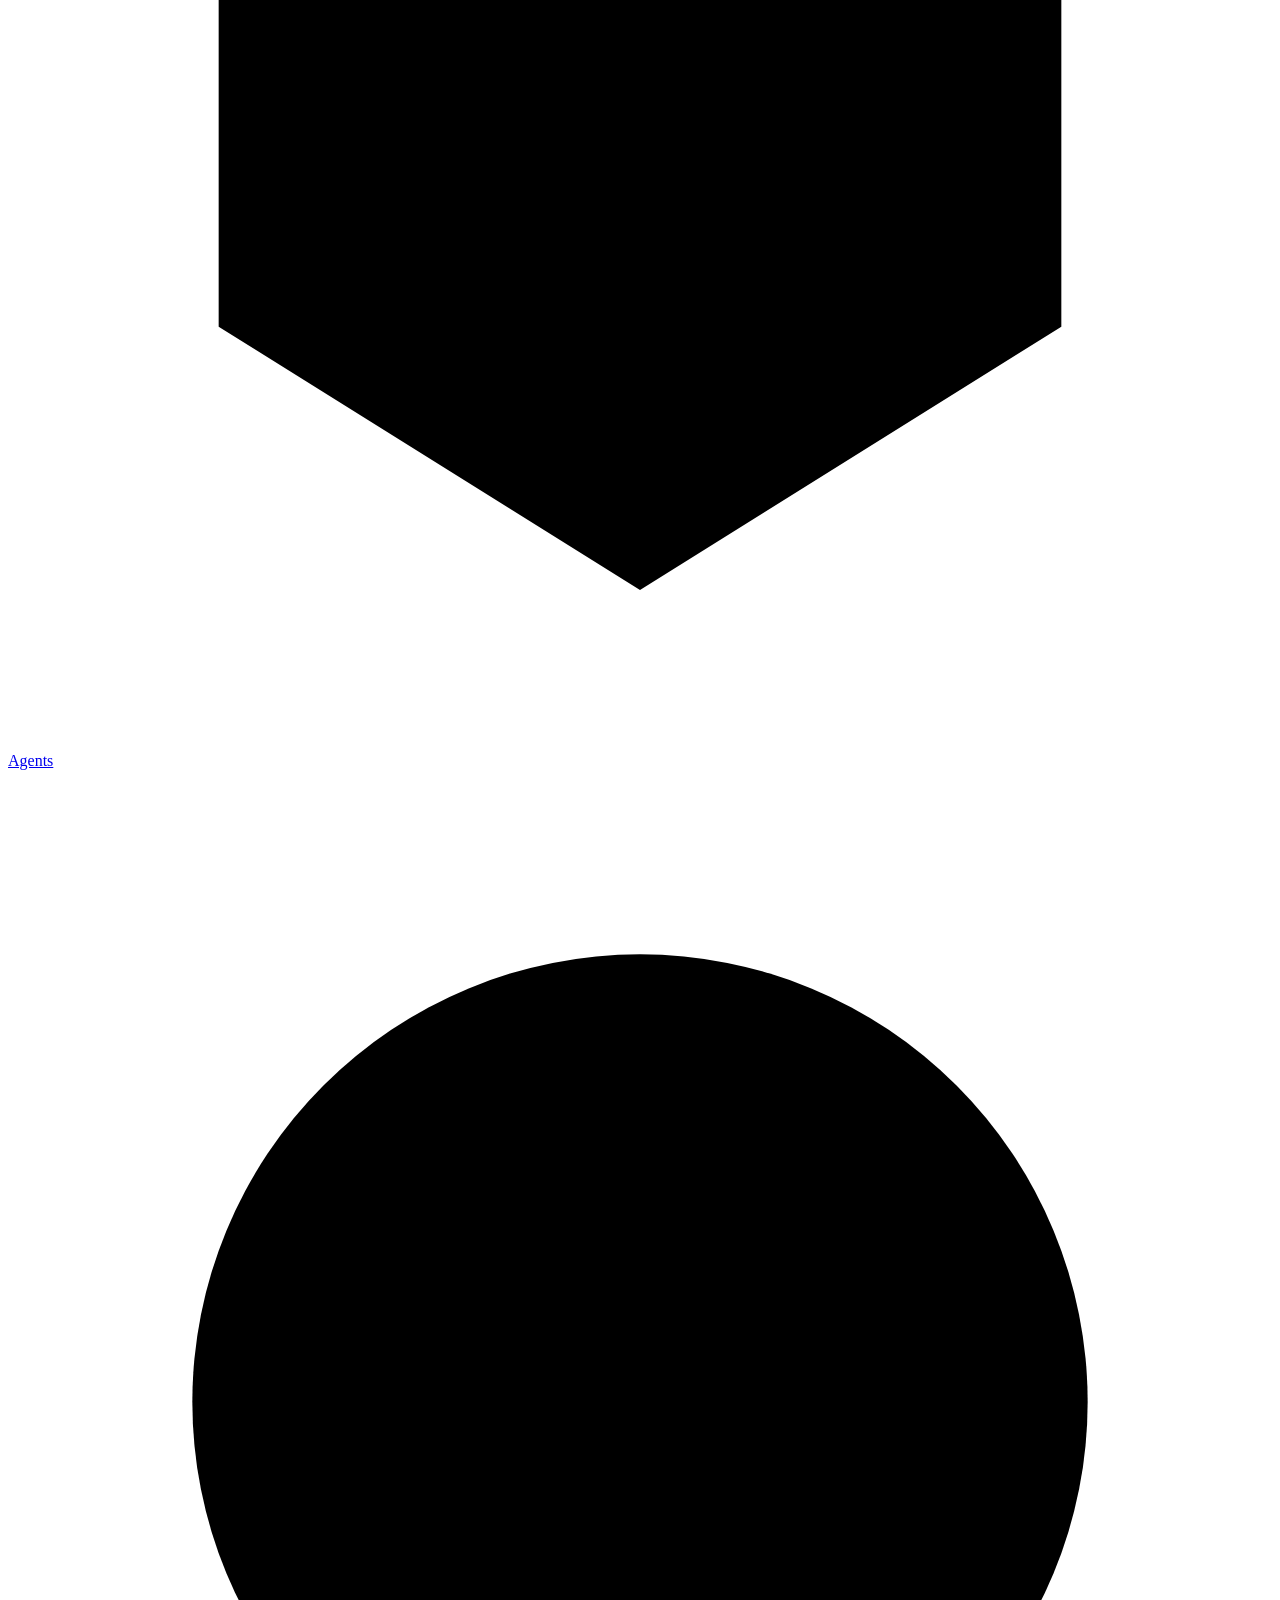
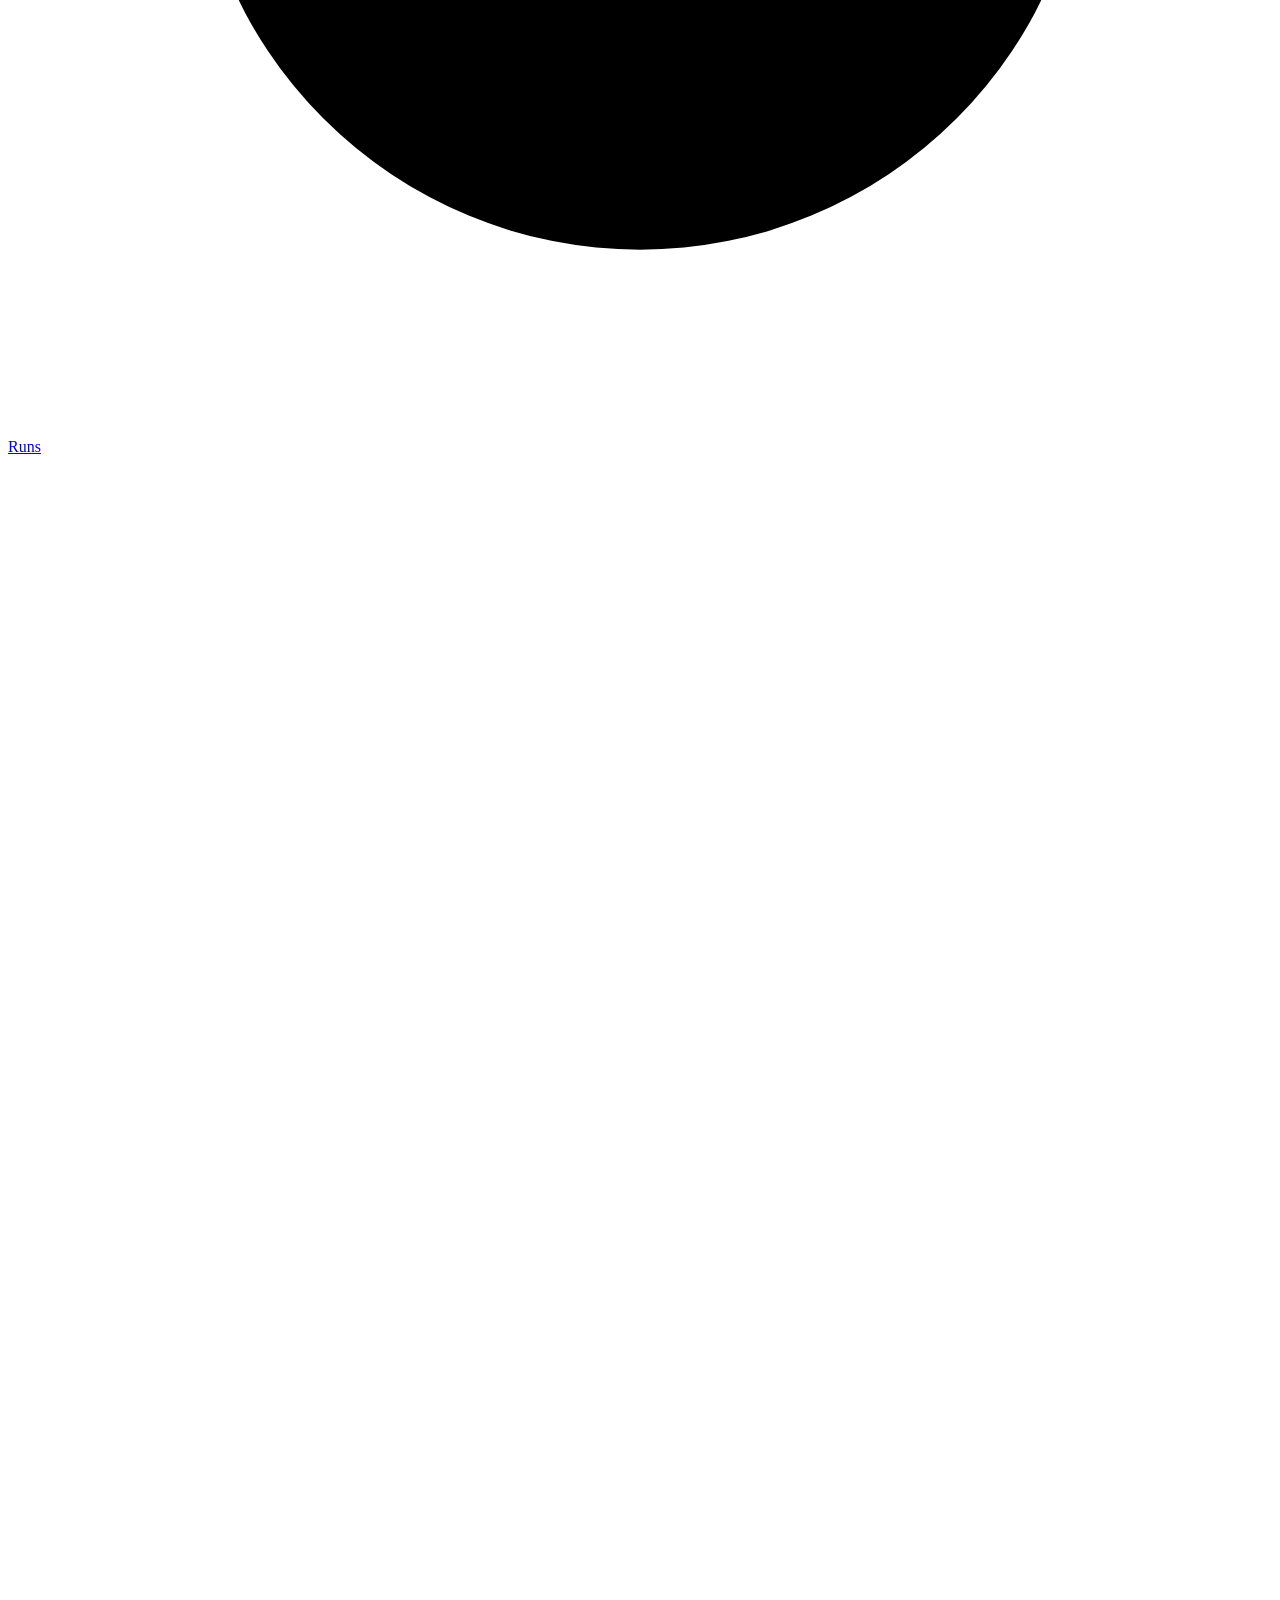
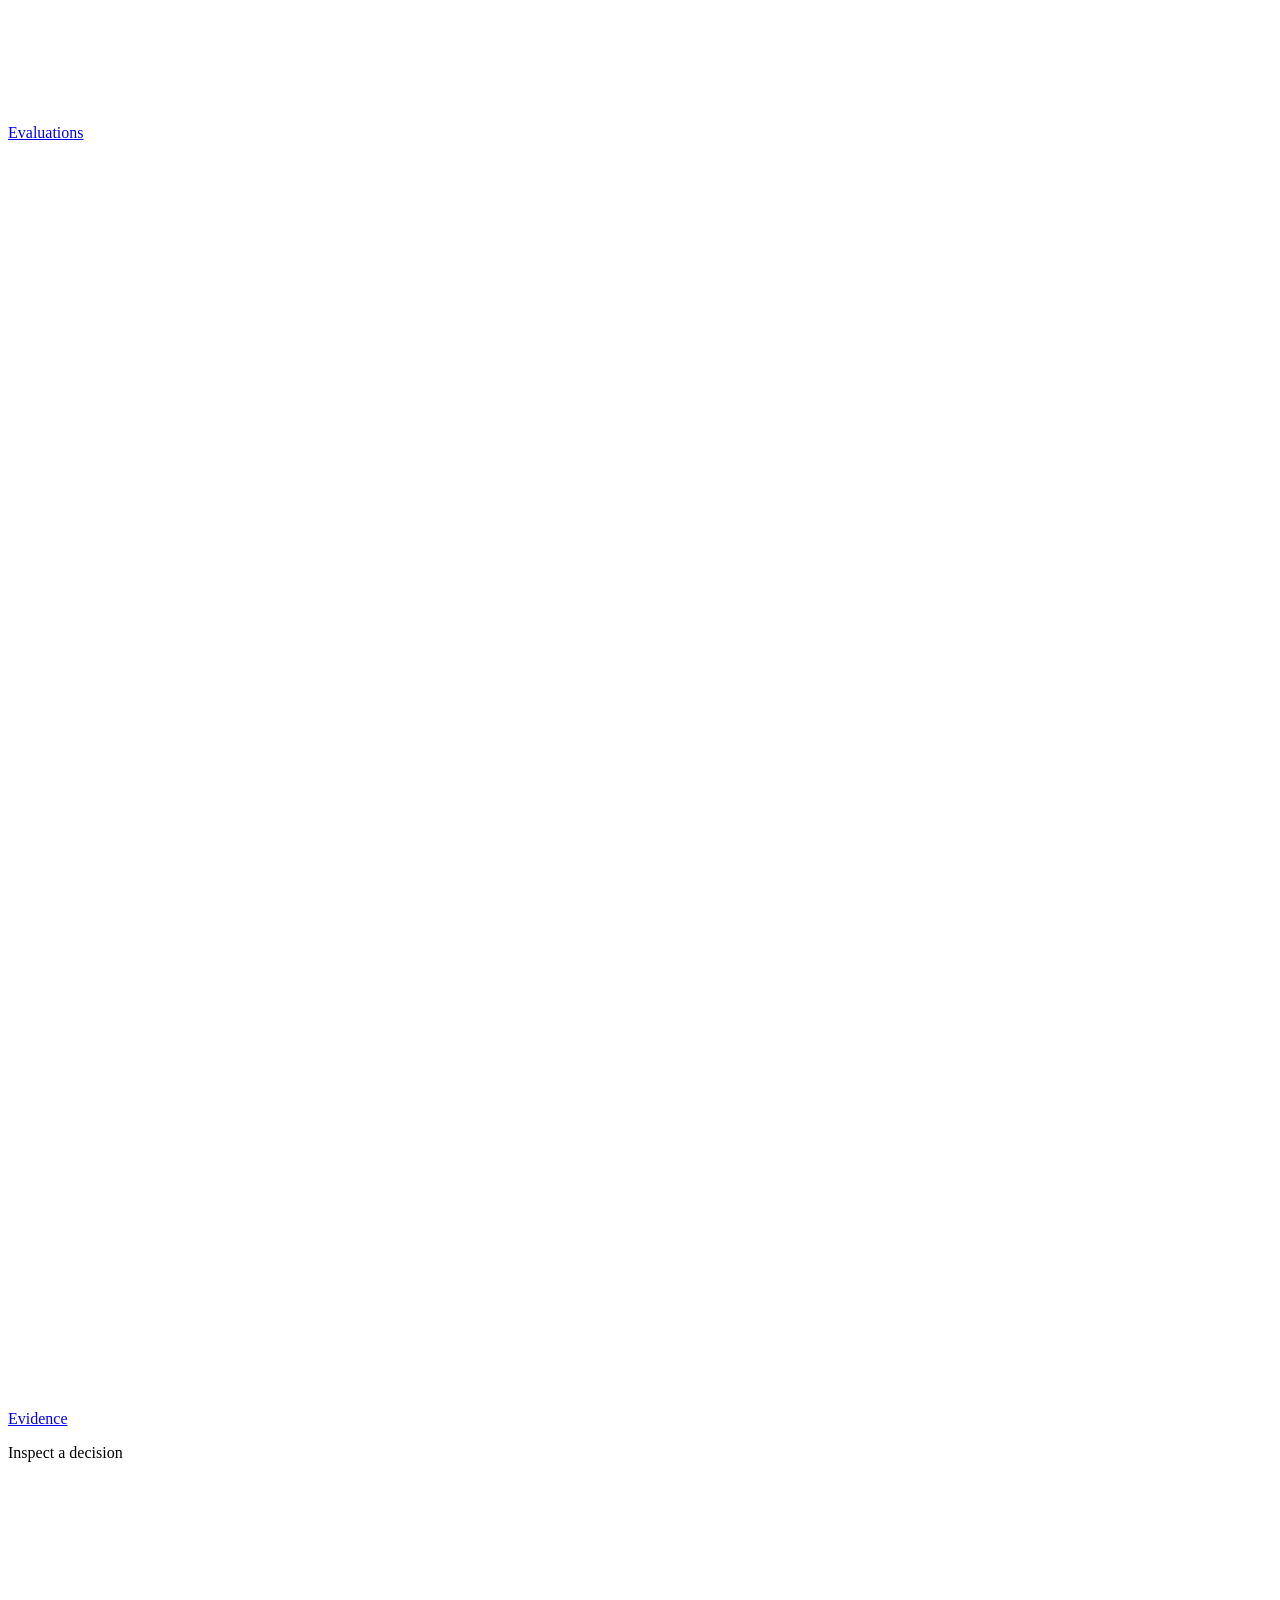
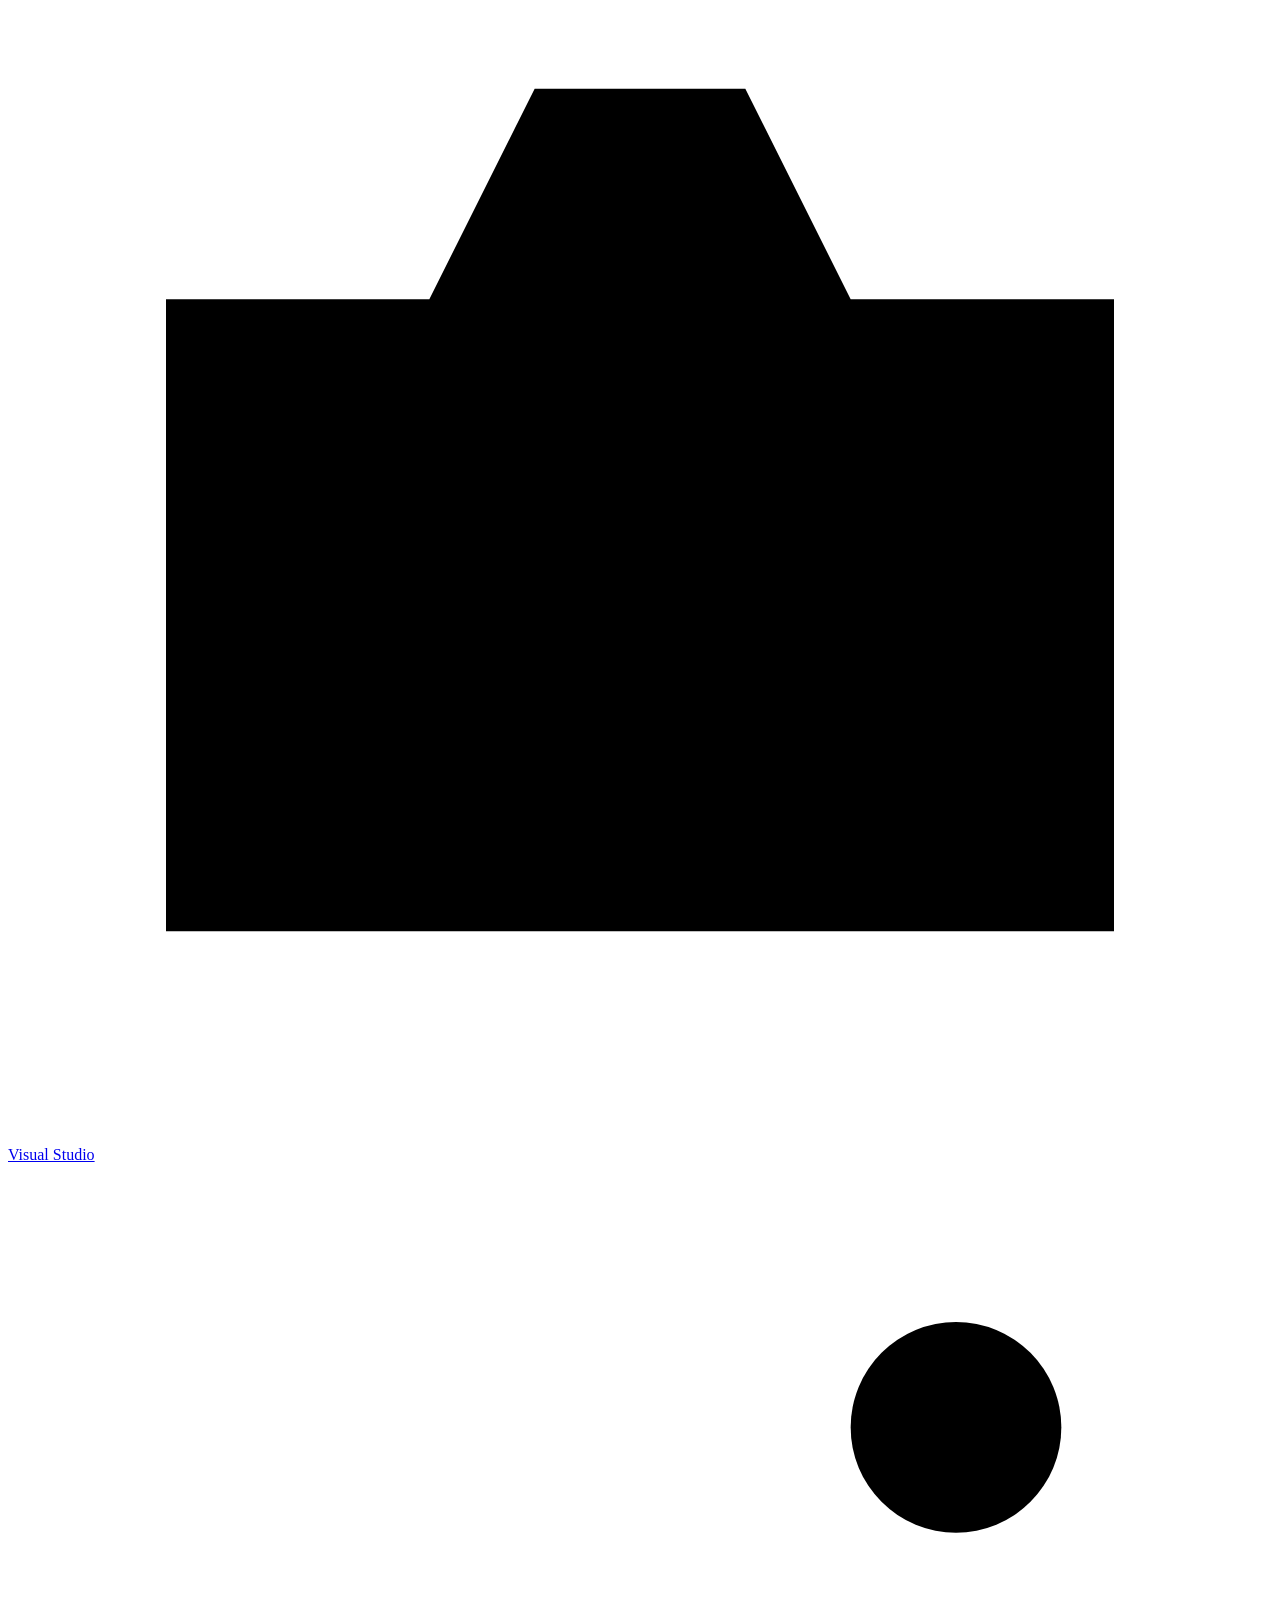
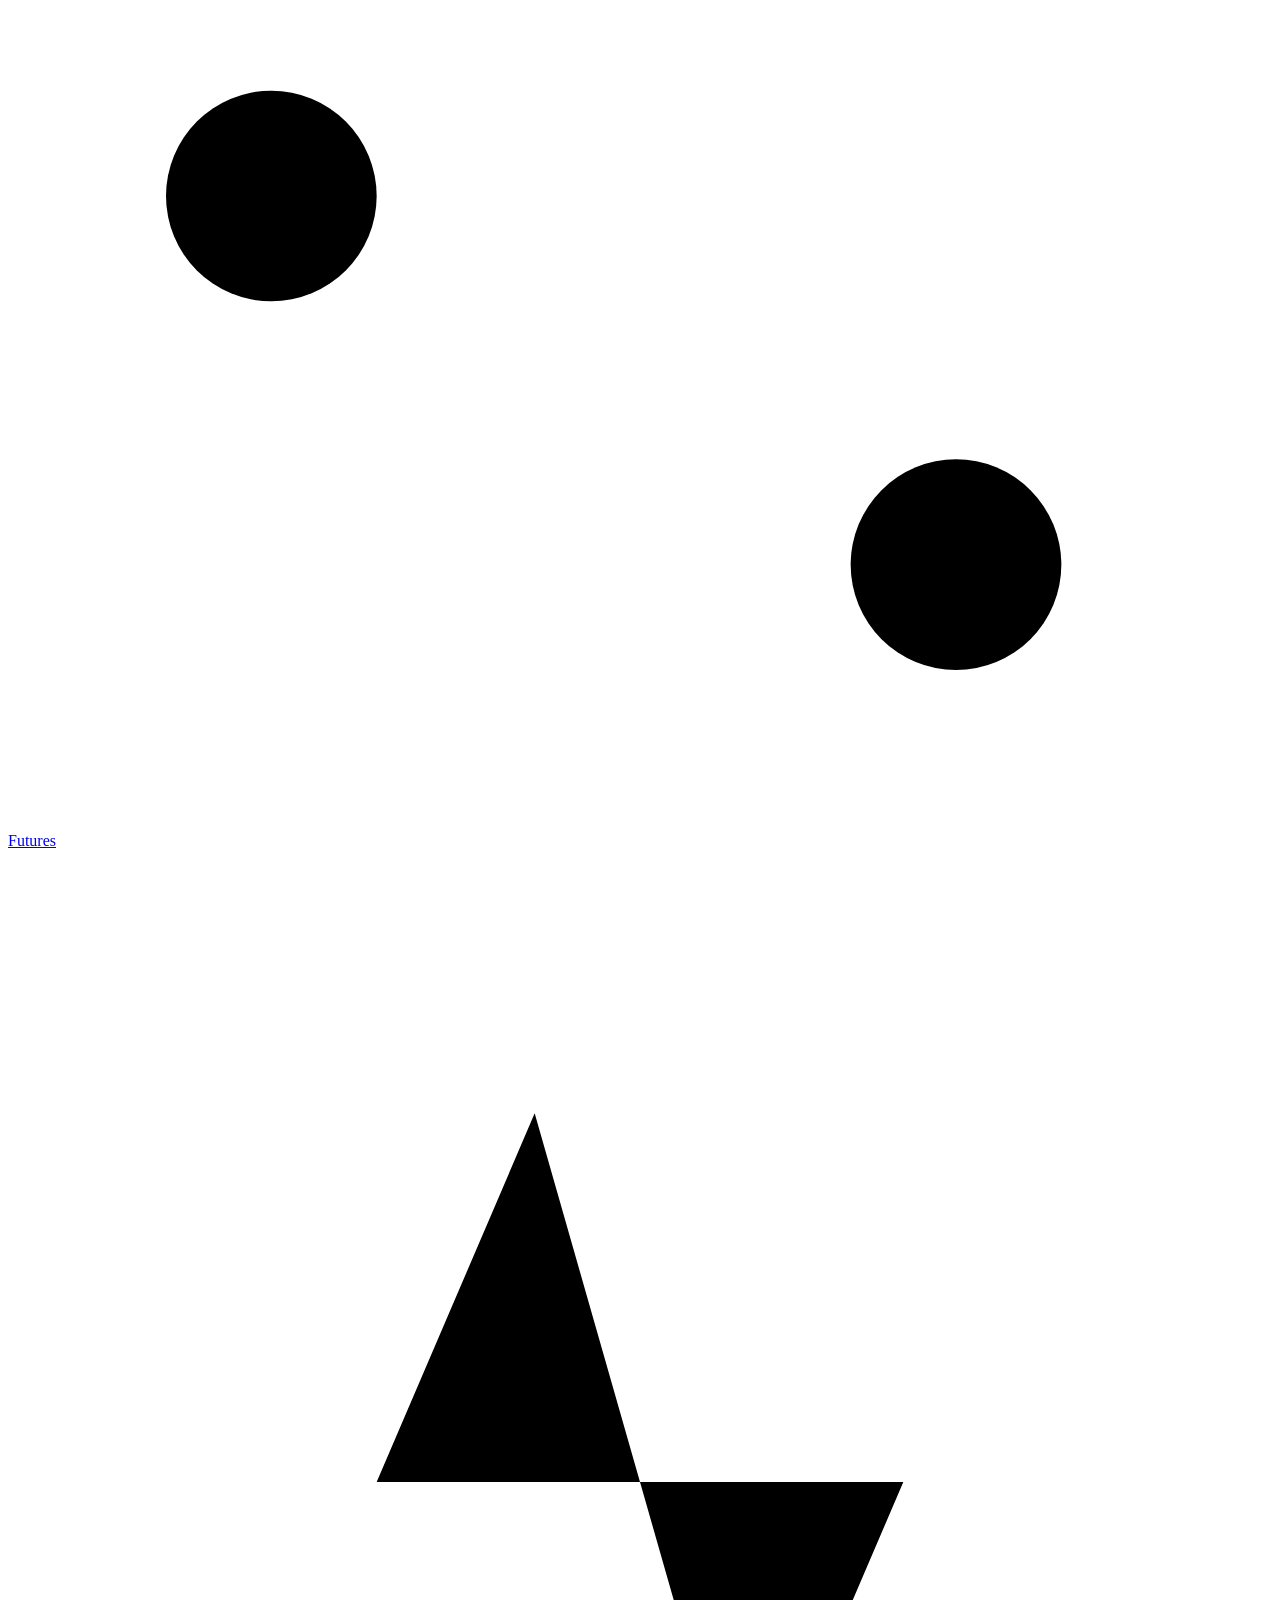
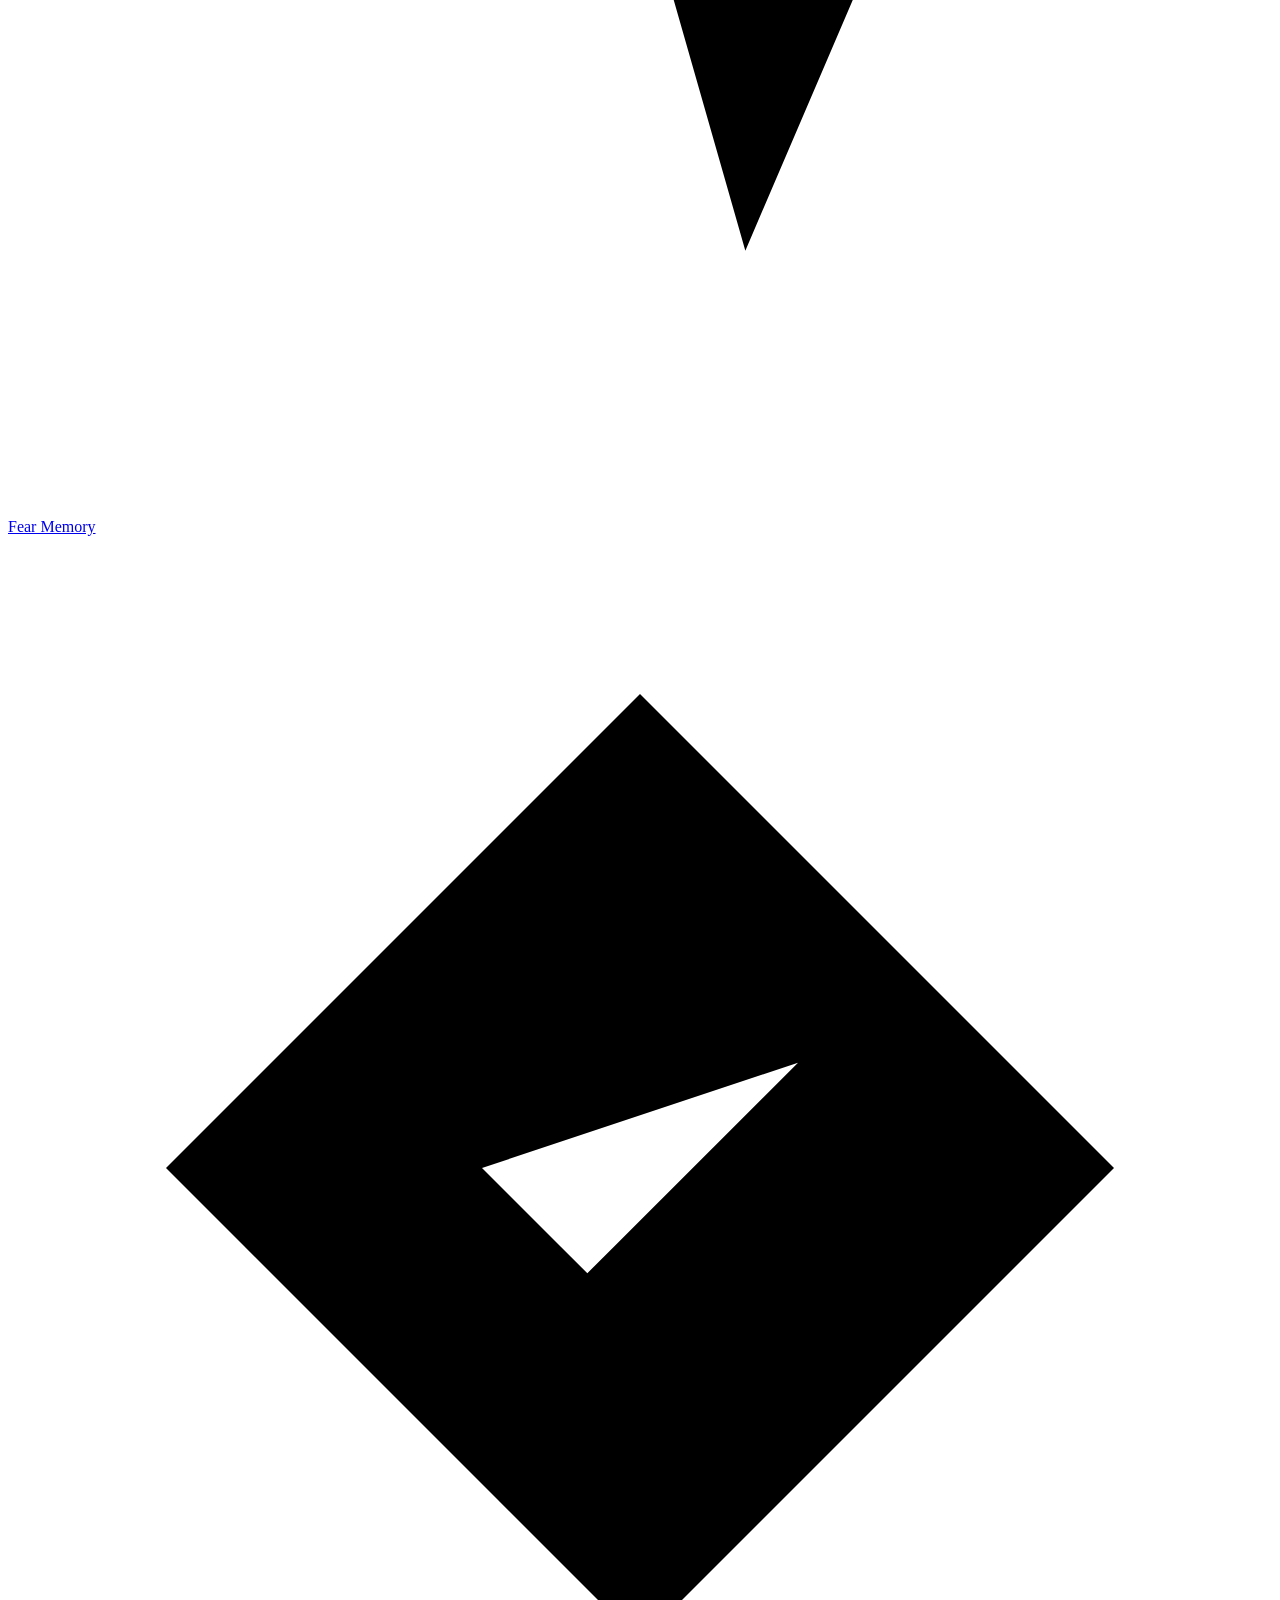
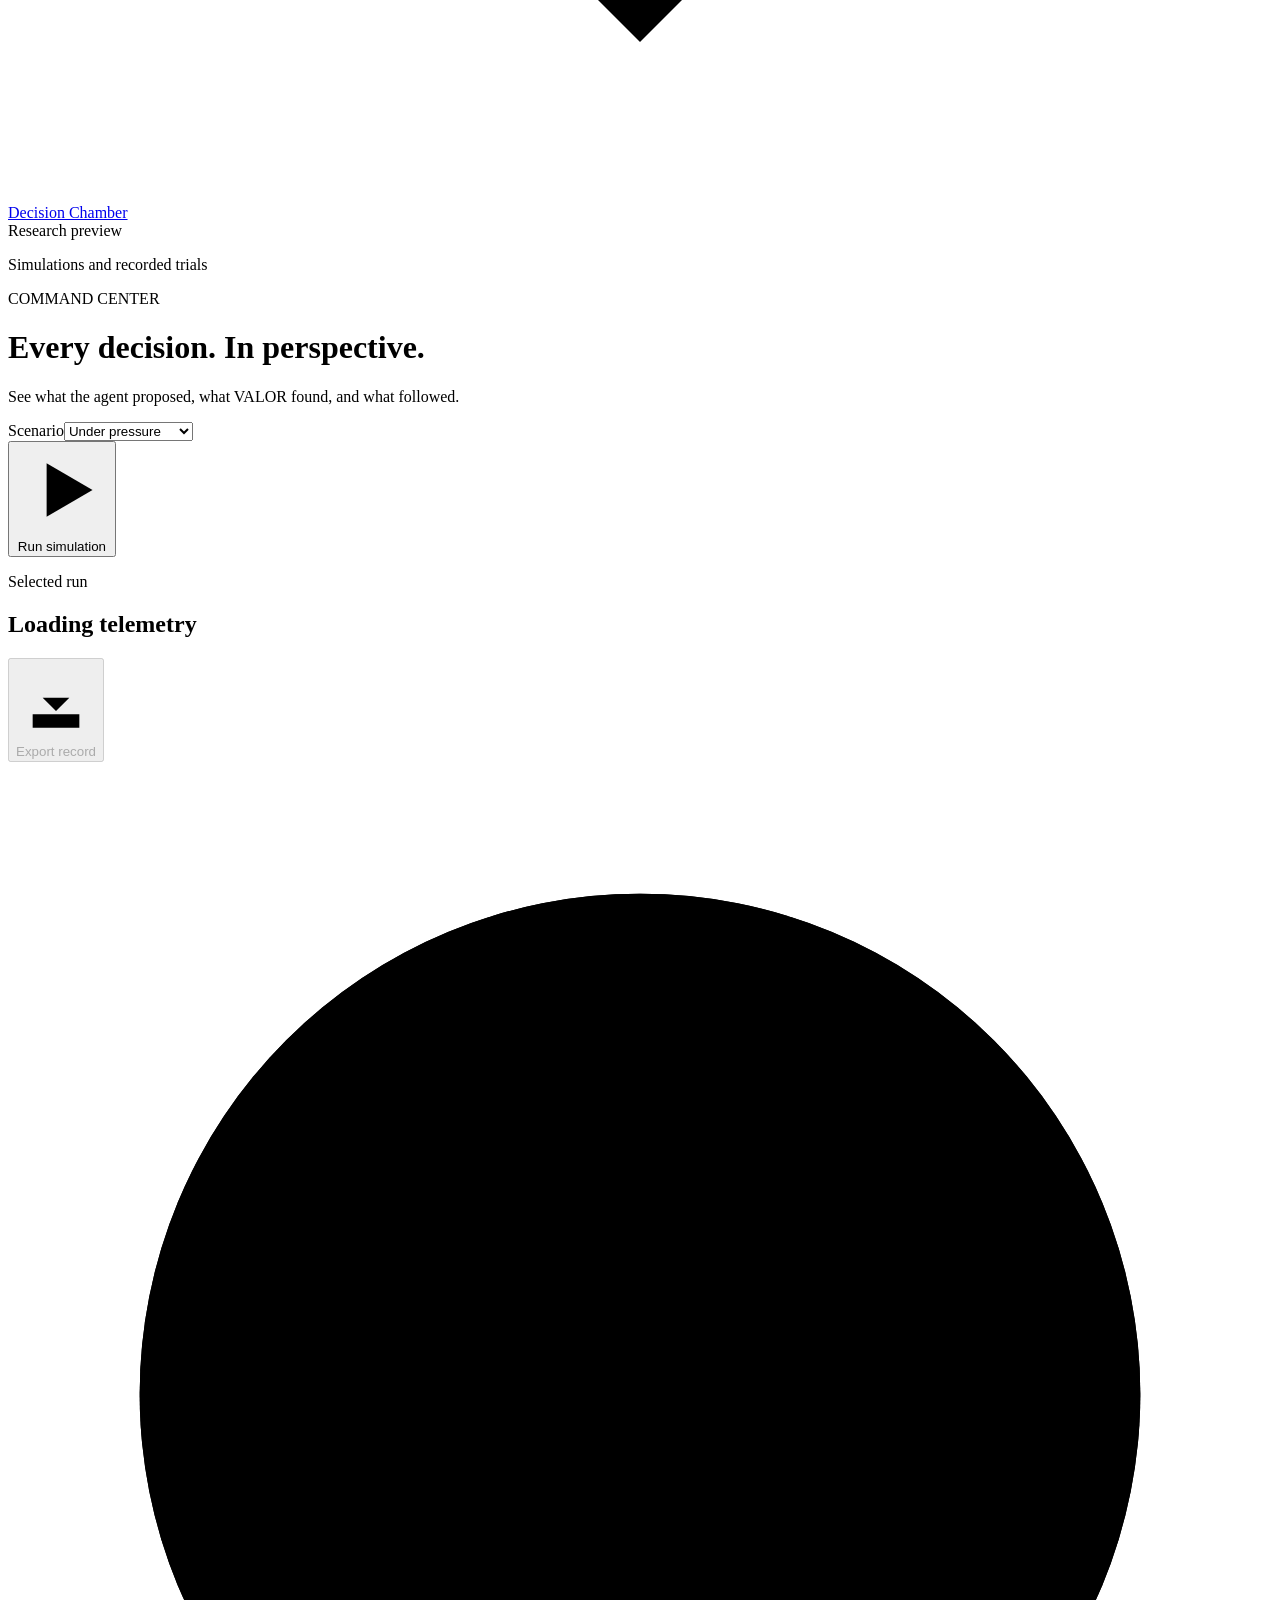
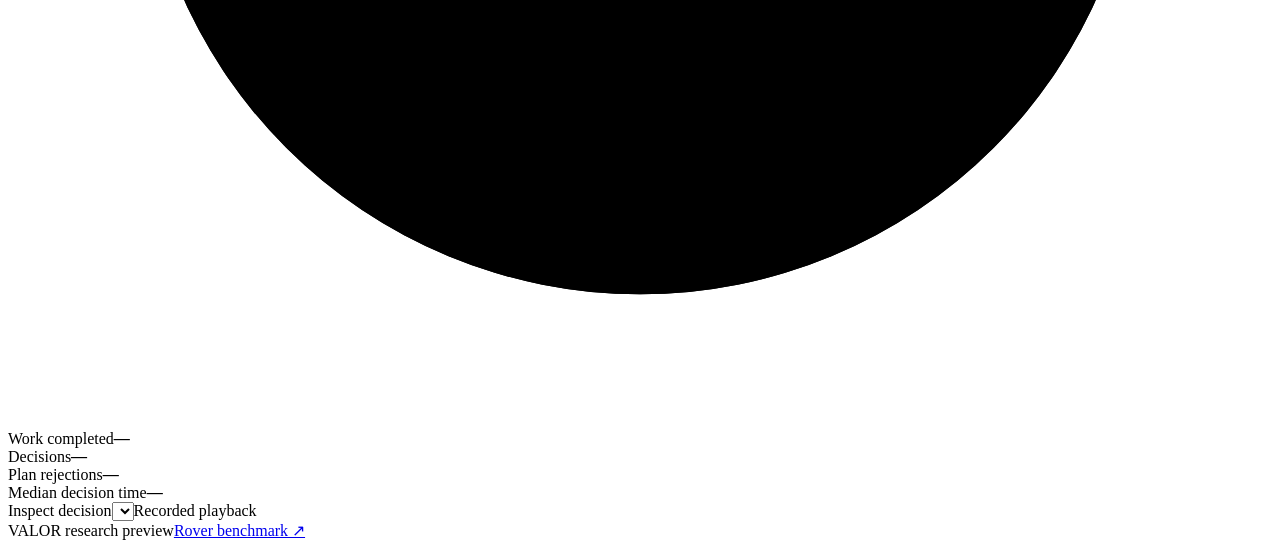
==== commit ca7541c9: "Polish shared decision inspection and verify product views" ====
--- a/src/aace/demo/static/dashboard.html
+++ b/src/aace/demo/static/dashboard.html
@@ -67,6 +67,7 @@
       </div>
     </section>
 
+    <div class="decision-picker"><label for="active-decision">Inspect decision</label><select id="active-decision" aria-label="Inspect decision"></select><span>Recorded playback</span></div>
     <section id="decision-overview" class="decision-overview" data-screen="overview" aria-label="Selected decision overview"></section>
     <section id="agent-screen" class="product-screen" data-screen="agents" hidden></section>
     <section id="evaluation-screen" class="product-screen" data-screen="evaluations" hidden></section>
@@ -75,7 +76,7 @@
       <div class="route-visual">
         <div class="route-heading"><h2>Decision trace</h2><span id="trace-position">Loading</span></div>
         <div class="route-scene">
-          <img src="/supervision-cell.webp" alt="" class="route-art" decoding="sync" fetchpriority="high" aria-hidden="true">
+          <div id="run-timeline" class="run-timeline" aria-label="Run decision timeline"></div>
           <div class="route-nodes" role="group" aria-label="Trace stage">
             <button type="button" data-trace="proposal" aria-pressed="false" aria-controls="trace-content"><span class="stage-icon"><svg viewBox="0 0 24 24" aria-hidden="true"><path d="M4 8l4 4-4 4m7 0h7"/></svg></span><span class="node-copy"><b>Agent</b><span id="agent-preview">Proposals</span></span></button>
             <button type="button" data-trace="policy" aria-pressed="true" aria-controls="trace-content"><span class="stage-icon"><svg viewBox="0 0 24 24" aria-hidden="true"><path d="M4 5h4l4 10 4-10h4l-8 16z"/></svg></span><span class="node-copy"><b>VALOR</b><span id="valor-preview">Policy check</span></span></button>
